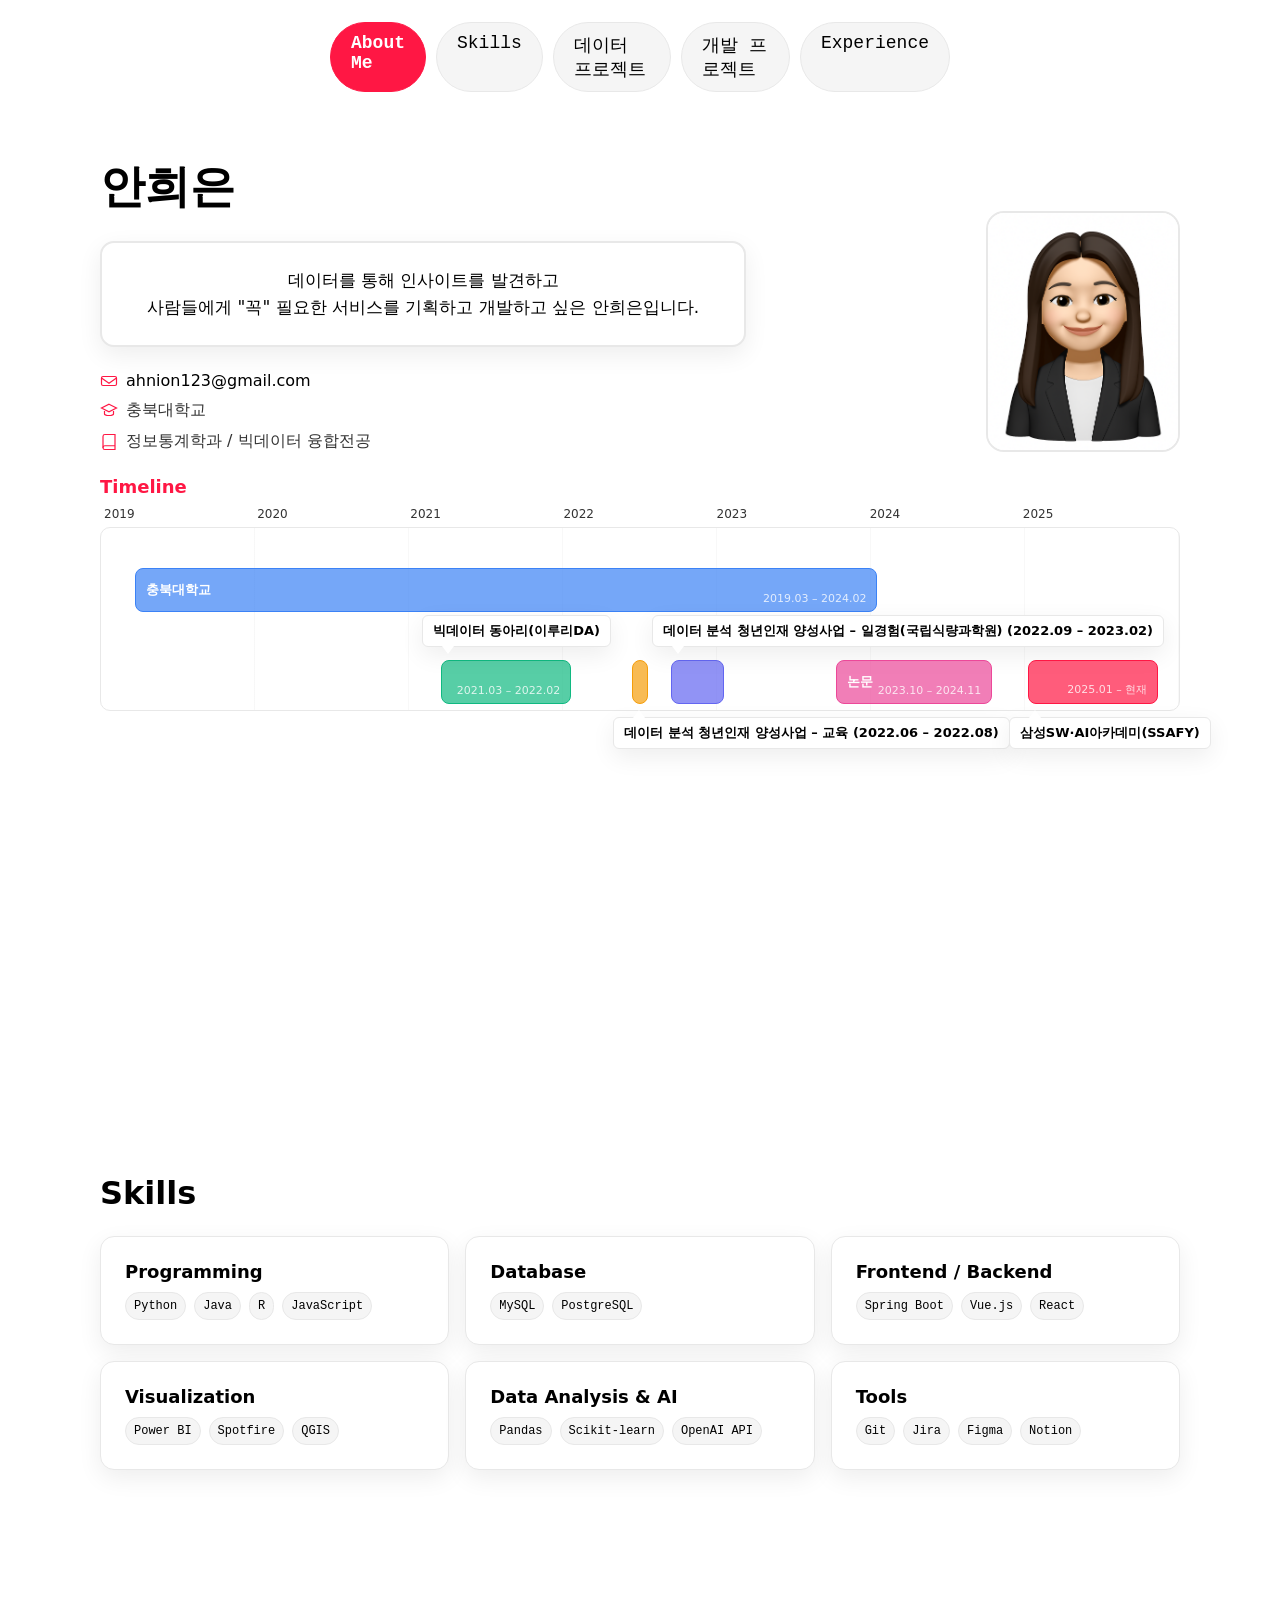
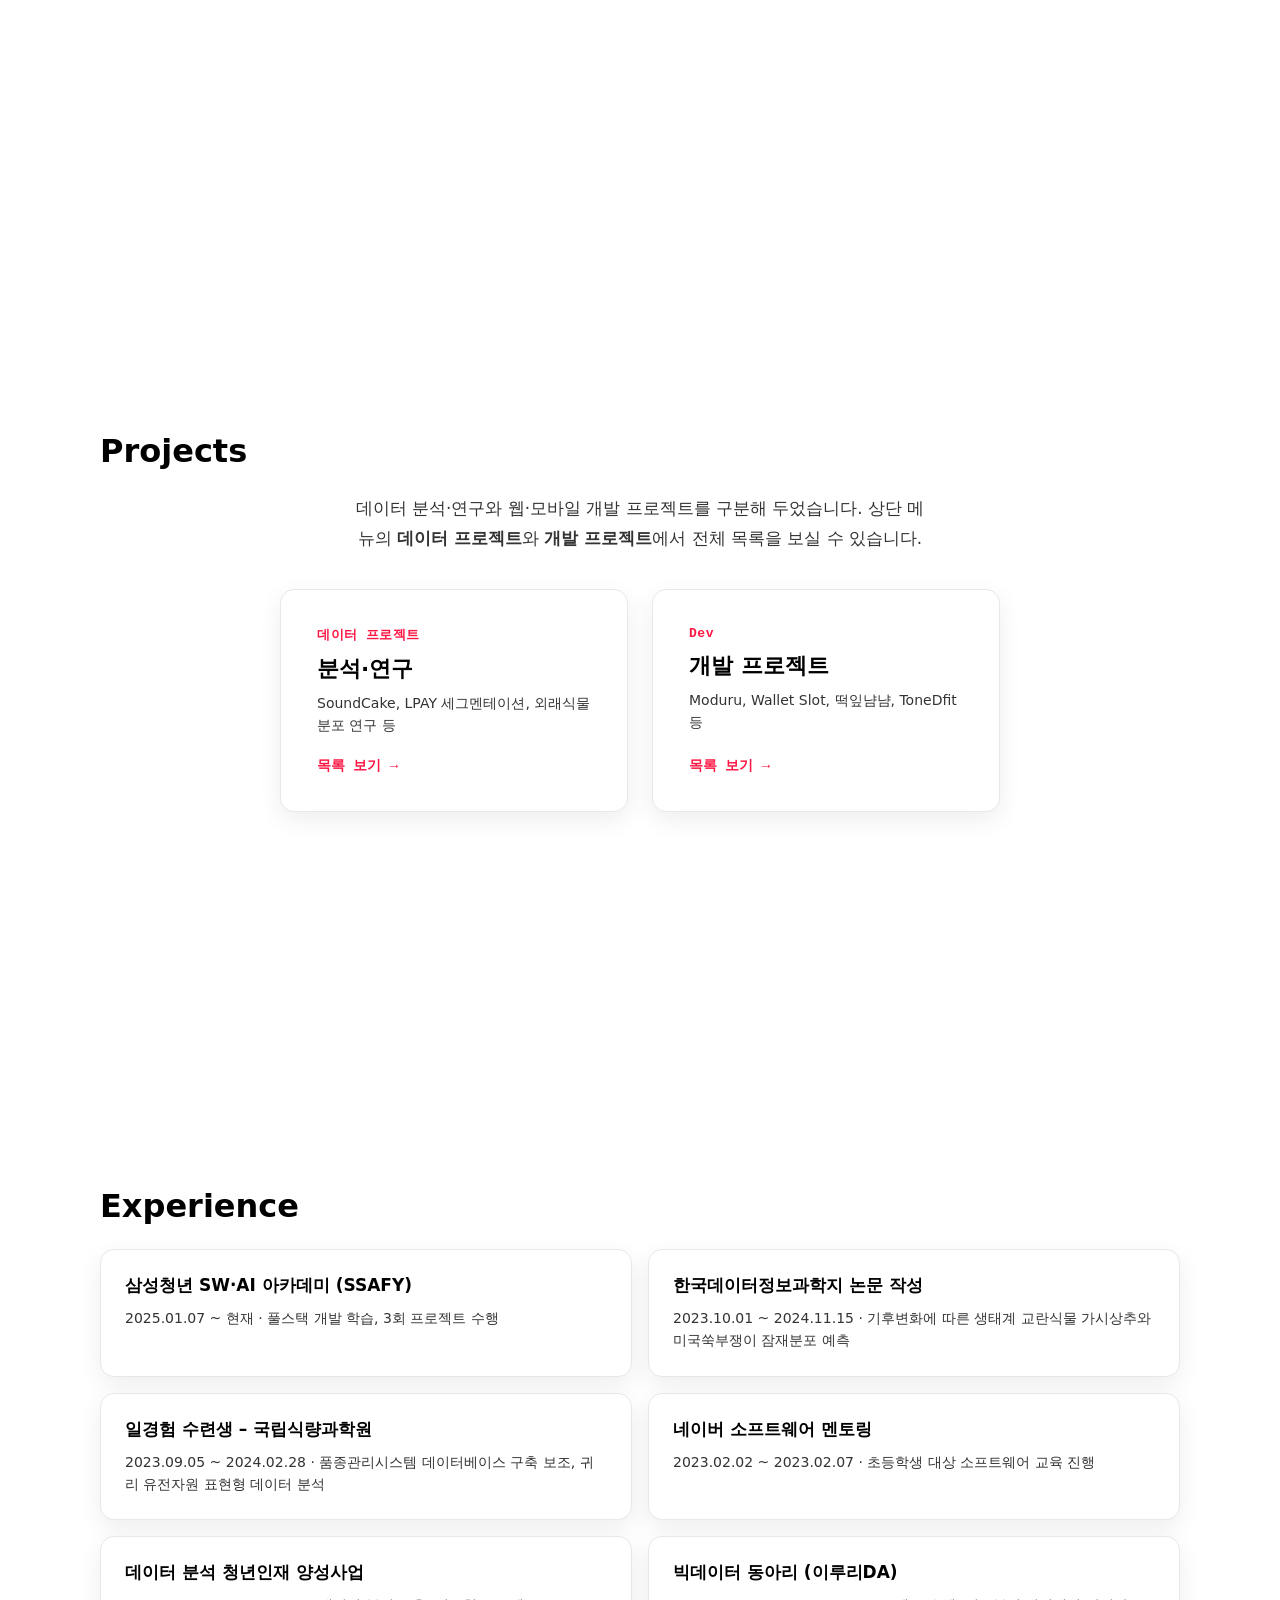
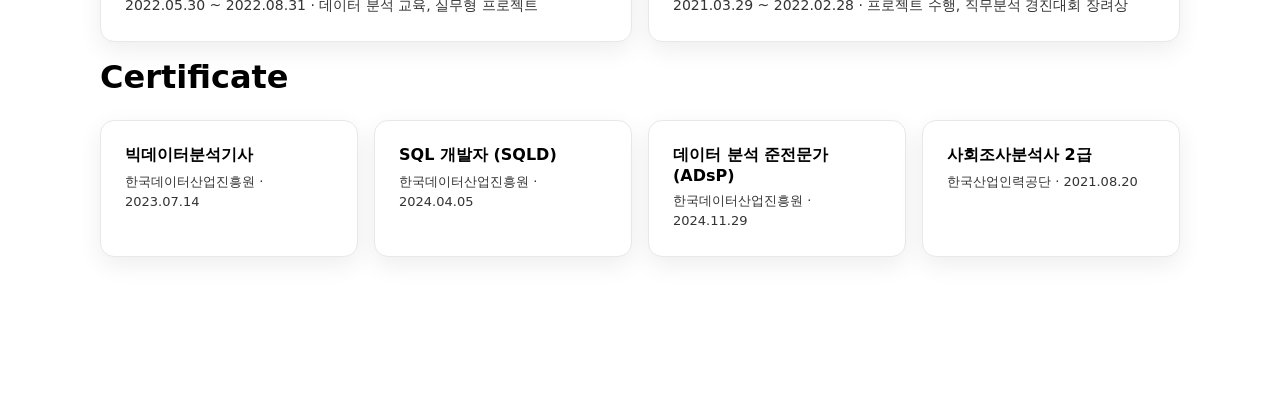
==== index.html @ b3dbc3ab "deploy: AnNion0/portfolio@a51507f6c57b1cd3793a2184a0574eb125228b5b" ====
<!DOCTYPE html>
<html lang="ko">
<head>
<meta charset="utf-8" />
<meta name="viewport" content="width=device-width, initial-scale=1" />
<title>Heeeun Ahn – Portfolio</title>
<link rel="stylesheet" href="style.css" />
</head>
<body>

  <!-- 네비게이션 -->
  <nav class="hash-nav" aria-label="Section navigation">
    <a href="#about">About Me</a>
    <a href="#skills">Skills</a>
    <a href="projects-data.html">데이터 프로젝트</a>
    <a href="projects-dev.html">개발 프로젝트</a>
    <a href="#experience">Experience</a>
  </nav>

  <!-- About Me (Hero) -->
  <section id="about" class="panel hero">
    <div class="container">
      <div class="about-grid">
        <div>
          <h1 class="display-name">안희은</h1>

          <div class="quote" role="note" aria-label="소개 문구">
            <p>
              데이터를 통해 인사이트를 발견하고<br>
              사람들에게 "꼭" 필요한 서비스를 기획하고 개발하고 싶은 안희은입니다.
            </p>
          </div>

          <div class="meta" aria-label="연락처 및 학력">
            <div class="meta-item">
              <span class="icon" aria-hidden="true">
                <svg width="18" height="18" viewBox="0 0 24 24" fill="none">
                  <path d="M4 6h16a2 2 0 0 1 2 2v8a2 2 0 0 1-2 2H4a2 2 0 0 1-2-2V8a2 2 0 0 1 2-2z"
                        stroke="currentColor" stroke-width="1.6"/>
                  <path d="M22 8l-10 7L2 8" stroke="currentColor" stroke-width="1.6" />
                </svg>
              </span>
              <a href="mailto:heeeun.dev@gmail.com">ahnion123@gmail.com</a>
            </div>

            <div class="meta-item">
              <span class="icon" aria-hidden="true">
                <svg width="18" height="18" viewBox="0 0 24 24" fill="none">
                  <path d="M12 3l10 5-10 5L2 8l10-5z" stroke="currentColor" stroke-width="1.6"/>
                  <path d="M6 12v4c0 .7 2.7 2 6 2s6-1.3 6-2v-4" stroke="currentColor" stroke-width="1.6"/>
                </svg>
              </span>
              충북대학교
            </div>

            <div class="meta-item">
              <span class="icon" aria-hidden="true">
                <svg width="18" height="18" viewBox="0 0 24 24" fill="none">
                  <path d="M4 19.5A2.5 2.5 0 0 1 6.5 17H20" stroke="currentColor" stroke-width="1.6"/>
                  <path d="M6.5 2H20v20H6.5A2.5 2.5 0 0 1 4 19.5v-15A2.5 2.5 0 0 1 6.5 2z" stroke="currentColor" stroke-width="1.6"/>
                </svg>
              </span>
              정보통계학과 / 빅데이터 융합전공
            </div>
          </div>
        </div>

        <div class="about-photo">
          <img src="image/profile.png" alt="프로필 사진" />
        </div>
      </div>

      <div class="activity-timeline" aria-label="활동 시기 타임라인">
        <h3 class="subsection-title">Timeline</h3>

        <!-- 연도 눈금 -->
        <div class="timeline-scale" aria-hidden="true">
          <span>2019</span><span>2020</span><span>2021</span>
          <span>2022</span><span>2023</span><span>2024</span><span>2025</span>
        </div>

        <!-- 타임라인 막대 (월 단위 84칸, 2019-01 = index 0) -->
        <div class="timeline-bars" role="list">
          <!-- 충북대학교 (2019-03 ~ 2024-02) -->
          <div class="tbar t-uni" role="listitem" style="--start: 2; --span: 59;">
            <span class="label">충북대학교</span>
            <span class="period">2019.03 – 2024.02</span>
          </div>

          <!-- 빅데이터 동아리 (2021-03 ~ 2022-02) -->
          <div class="tbar t-club long-text" role="listitem" style="--start: 26; --span: 11;">
            <span class="tooltip-label">빅데이터 동아리(이루리DA)</span>
            <span class="tooltip-arrow"></span>
            <span class="period">2021.03 – 2022.02</span>
          </div>

          <!-- 데이터 분석 교육 과정 (2022-06 ~ 2022-08) -->
          <div class="tbar t-course long-text-bottom" role="listitem" style="--start: 41; --span: 2;">
            <span class="tooltip-label">데이터 분석 청년인재 양성사업 – 교육 (2022.06 – 2022.08)</span>
            <span class="tooltip-arrow"></span>
          </div>

          <!-- 일경험: 국립식량과학원 (2022-09 ~ 2023-02) -->
          <div class="tbar t-intern long-text" role="listitem" style="--start: 44; --span: 5;">
            <span class="tooltip-label">데이터 분석 청년인재 양성사업 – 일경험(국립식량과학원) (2022.09 – 2023.02)</span>
            <span class="tooltip-arrow"></span>
          </div>

          <!-- 논문 (2023-10 ~ 2024-11) -->
          <div class="tbar t-paper" role="listitem" style="--start: 57; --span: 13;">
            <span class="label">논문</span>
            <span class="period">2023.10 – 2024.11</span>
          </div>

          <!-- 삼성소프트웨어 SSAFY (2025-01 ~ 현재) -->
          <div class="tbar t-ssafy long-text-bottom" role="listitem" style="--start: 72; --span: 11;">
            <span class="tooltip-label tooltip-label-desktop">삼성SW·AI아카데미(SSAFY)</span>
            <span class="tooltip-label tooltip-label-mobile">SSAFY</span>
            <span class="tooltip-arrow"></span>
            <span class="period">2025.01 – 현재</span>
          </div>
        </div>
      </div>
  </section>

  <!-- Skills -->
  <section id="skills" class="panel skills">
    <div class="container">
      <h2 class="section-title">Skills</h2>
      <div class="skill-grid">
        <div class="card">
          <h3>Programming</h3>
          <div class="stack">
            <span class="chip">Python</span>
            <span class="chip">Java</span>
            <span class="chip">R</span>
            <span class="chip">JavaScript</span>
          </div>
        </div>
        <div class="card">
          <h3>Database</h3>
          <div class="stack">
            <span class="chip">MySQL</span>
            <span class="chip">PostgreSQL</span>
          </div>
        </div>
        <div class="card">
          <h3>Frontend / Backend</h3>
          <div class="stack">
            <span class="chip">Spring Boot</span>
            <span class="chip">Vue.js</span>
            <span class="chip">React</span>
          </div>
        </div>
        <div class="card">
          <h3>Visualization</h3>
          <div class="stack">
            <span class="chip viz-chip" data-viz="powerbi">Power BI</span>
            <span class="chip viz-chip" data-viz="spotfire">Spotfire</span>
            <span class="chip viz-chip" data-viz="qgis">QGIS</span>
          </div>
        </div>
        <div class="card">
          <h3>Data Analysis & AI</h3>
          <div class="stack">
            <span class="chip">Pandas</span>
            <span class="chip">Scikit-learn</span>
            <span class="chip">OpenAI API</span>
          </div>
        </div>
        <div class="card">
          <h3>Tools</h3>
          <div class="stack">
            <span class="chip">Git</span>
            <span class="chip">Jira</span>
            <span class="chip">Figma</span>
            <span class="chip">Notion</span>
          </div>
        </div>
      </div>
    </div>
  </section>

  <!-- Projects (허브: 스크롤 스냅 유지, 상세 목록은 Data / 개발 페이지) -->
  <section id="projects" class="panel projects">
    <div class="container">
      <h2 class="section-title">Projects</h2>
      <p class="projects-hub-lead">
        데이터 분석·연구와 웹·모바일 개발 프로젝트를 구분해 두었습니다. 상단 메뉴의 <strong>데이터 프로젝트</strong>와 <strong>개발 프로젝트</strong>에서 전체 목록을 보실 수 있습니다.
      </p>
      <div class="projects-hub-grid">
        <a class="projects-hub-card" href="projects-data.html">
          <span class="projects-hub-card-label">데이터 프로젝트</span>
          <span class="projects-hub-card-title">분석·연구</span>
          <span class="projects-hub-card-desc">SoundCake, LPAY 세그멘테이션, 외래식물 분포 연구 등</span>
          <span class="projects-hub-card-cta">목록 보기 →</span>
        </a>
        <a class="projects-hub-card" href="projects-dev.html">
          <span class="projects-hub-card-label">Dev</span>
          <span class="projects-hub-card-title">개발 프로젝트</span>
          <span class="projects-hub-card-desc">Moduru, Wallet Slot, 떡잎냠냠, ToneDfit 등</span>
          <span class="projects-hub-card-cta">목록 보기 →</span>
        </a>
      </div>
    </div>
  </section>

  <!-- Experience -->
  <section id="experience" class="panel experience">
    <div class="container">
      <h2 class="section-title">Experience</h2>
      <div class="exp-grid-new">
        <div class="card exp-card">
          <h3>삼성청년 SW·AI 아카데미 (SSAFY)</h3>
          <p>2025.01.07 ~ 현재 · 풀스택 개발 학습, 3회 프로젝트 수행</p>
        </div>
        <div class="card exp-card">
          <h3>한국데이터정보과학지 논문 작성</h3>
          <p>2023.10.01 ~ 2024.11.15 · 기후변화에 따른 생태계 교란식물 가시상추와 미국쑥부쟁이 잠재분포 예측</p>
        </div>
        <div class="card exp-card">
          <h3>일경험 수련생 – 국립식량과학원</h3>
          <p>2023.09.05 ~ 2024.02.28 · 품종관리시스템 데이터베이스 구축 보조, 귀리 유전자원 표현형 데이터 분석</p>
        </div>
        <div class="card exp-card">
          <h3>네이버 소프트웨어 멘토링</h3>
          <p>2023.02.02 ~ 2023.02.07 · 초등학생 대상 소프트웨어 교육 진행</p>
        </div>
        <div class="card exp-card">
          <h3>데이터 분석 청년인재 양성사업</h3>
          <p>2022.05.30 ~ 2022.08.31 · 데이터 분석 교육, 실무형 프로젝트</p>
        </div>
        <div class="card exp-card">
          <h3>빅데이터 동아리 (이루리DA)</h3>
          <p>2021.03.29 ~ 2022.02.28 · 프로젝트 수행, 직무분석 경진대회 장려상</p>
        </div>
      </div>

      <h2 class="section-title" style="margin-top: var(--space-3);">Certificate</h2>
      <div class="cert-grid">
        <div class="card cert-card">
          <h3>빅데이터분석기사</h3>
          <p>한국데이터산업진흥원 · 2023.07.14</p>
        </div>
        <div class="card cert-card">
          <h3>SQL 개발자 (SQLD)</h3>
          <p>한국데이터산업진흥원 · 2024.04.05</p>
        </div>
        <div class="card cert-card">
          <h3>데이터 분석 준전문가 (ADsP)</h3>
          <p>한국데이터산업진흥원 · 2024.11.29</p>
        </div>
        <div class="card cert-card">
          <h3>사회조사분석사 2급</h3>
          <p>한국산업인력공단 · 2021.08.20</p>
        </div>
      </div>
    </div>
  </section>

  <!-- 이미지 모달 -->
  <div id="imageModal" class="modal">
    <div class="modal-content">
      <span class="modal-close">&times;</span>
      <img id="modalImage" src="" alt="Visualization 이미지" />
      <p id="modalCaption"></p>
    </div>
  </div>

  <script src="script.js"></script>
</body>
</html>
---- style.css ----
/* Design Tokens */
:root {
  color-scheme: light;
  --bg: #ffffff;
  --bg-alt: #ffffff;
  --text: #000000;
  --text-weak: #333333;
  --primary: #ff1744;
  --accent: #c51162;
  --border: #e8e8e8;

  --space-1: 6px;
  --space-2: 10px;
  --space-3: 16px;
  --space-4: 24px;
  --space-5: 36px;
  --space-6: 56px;

  --radius: 14px;
  --shadow-1: 0 8px 24px rgba(0, 0, 0, 0.07);

  --font-sans: "Pretendard", system-ui, -apple-system, Segoe UI, Roboto,
    "Noto Sans KR", Arial, "Apple SD Gothic Neo", "Malgun Gothic", sans-serif;
  --mono: ui-monospace, SFMono-Regular, Menlo, Consolas, "Liberation Mono", monospace;
}

/* Global & Layout */
html, body {
  height: 100%;
  margin: 0;
  color: var(--text);
  font-family: var(--font-sans);
  background: var(--bg);
}
html {
  overflow-y: scroll;
  scroll-snap-type: none;
}
.panel {
  min-height: 100vh;
  height: 100vh;
  display: grid;
  align-items: center;
  justify-items: center;
  padding: var(--space-6) var(--space-4);
  padding-bottom: calc(var(--space-6) * 2);
  overflow: hidden;
  scroll-snap-align: start;
  box-sizing: border-box;
}
.container {
  width: min(1080px, 92vw);
  margin: 0 auto;
  transform: translateY(0);
}

/* 네비게이션 */
.hash-nav {
  position: fixed;
  top: 12px;
  left: 50%;
  transform: translateX(-50%);
  display: flex;
  gap: var(--space-2);
  font-family: var(--mono);
  z-index: 50;
  padding: var(--space-2);
  background: transparent;
  border: none;
  border-radius: 999px;
}
.hash-nav a {
  text-decoration: none;
  color: var(--text);
  font-weight: 500;
  font-size: 18px;
  padding: 10px 20px;
  border-radius: 999px;
  background: #f5f5f5;
  border: 1px solid var(--border);
  transition: all 0.3s ease;
  cursor: pointer;
}
.hash-nav a:hover { 
  background: #ffffff;
  border-color: var(--primary);
  color: var(--primary);
  transform: translateY(-2px);
  box-shadow: 0 4px 12px rgba(255, 23, 68, 0.15);
}
.hash-nav a.active {
  background: var(--primary);
  color: white;
  border-color: var(--primary);
  font-weight: 600;
}
.hash-nav a[aria-current="page"] {
  background: var(--primary);
  color: white;
  border-color: var(--primary);
  font-weight: 600;
}

/* Projects 허브 (메인) */
.projects-hub-lead {
  text-align: center;
  max-width: 36rem;
  margin: 0 auto var(--space-5);
  color: var(--text-weak);
  line-height: 1.75;
  font-size: 1.05rem;
}
.projects-hub-grid {
  display: grid;
  gap: var(--space-4);
  max-width: 720px;
  margin: 0 auto;
}
@media (min-width: 640px) {
  .projects-hub-grid {
    grid-template-columns: repeat(2, 1fr);
  }
}
.projects-hub-card {
  display: flex;
  flex-direction: column;
  align-items: flex-start;
  gap: var(--space-2);
  padding: var(--space-5);
  background: var(--bg-alt);
  border: 1px solid var(--border);
  border-radius: var(--radius);
  box-shadow: var(--shadow-1);
  text-decoration: none;
  color: inherit;
  transition: transform 0.25s ease, box-shadow 0.25s ease, border-color 0.25s ease;
}
.projects-hub-card:hover {
  transform: translateY(-4px);
  box-shadow: 0 14px 32px rgba(0,0,0,.12);
  border-color: var(--primary);
}
.projects-hub-card-label {
  font-family: var(--mono);
  font-size: 13px;
  font-weight: 600;
  color: var(--primary);
  letter-spacing: 0.04em;
}
.projects-hub-card-title {
  font-size: 1.35rem;
  font-weight: 800;
  color: var(--text);
}
.projects-hub-card-desc {
  font-size: 14px;
  color: var(--text-weak);
  line-height: 1.55;
}
.projects-hub-card-cta {
  margin-top: auto;
  padding-top: var(--space-2);
  font-family: var(--mono);
  font-size: 14px;
  font-weight: 600;
  color: var(--primary);
}

/* 데이터 프로젝트 / 개발 프로젝트 서브페이지 */
.projects-subpage-body {
  margin: 0;
  min-height: 100vh;
  background: var(--bg);
}
.projects-site-nav {
  position: fixed;
  top: 12px;
  left: 50%;
  transform: translateX(-50%);
  max-width: calc(100vw - 24px);
  flex-wrap: wrap;
  justify-content: center;
}
.projects-subpage {
  padding: calc(72px + var(--space-5)) var(--space-4) var(--space-6);
}
.projects-subpage .section-title {
  margin-bottom: var(--space-2);
}
.projects-subpage-lead {
  margin: 0 0 var(--space-5);
  color: var(--text-weak);
  line-height: 1.65;
  font-size: 1.02rem;
}
.subpage-back {
  margin: 0 0 var(--space-4);
}
.subpage-back a {
  display: inline-flex;
  align-items: center;
  gap: 6px;
  font-family: var(--mono);
  font-size: 14px;
  font-weight: 600;
  color: var(--primary);
  text-decoration: none;
}
.subpage-back a:hover {
  text-decoration: underline;
}
.projects-subpage .project-group {
  margin-bottom: var(--space-6);
}
.projects-subpage .group-title {
  margin: 0 0 var(--space-3);
  font-size: 1.1rem;
  font-weight: 700;
  color: var(--text);
  font-family: var(--mono);
}
.projects-subpage-crosslink {
  margin-top: var(--space-6);
  padding-top: var(--space-4);
  border-top: 1px solid var(--border);
  color: var(--text-weak);
  line-height: 1.7;
  text-align: center;
}
.projects-subpage-crosslink a {
  color: var(--primary);
  font-weight: 600;
}

/* About Me */
.about-grid {
  display: grid;
  gap: var(--space-5);
}
@media (min-width: 920px) {
  .about-grid {
    grid-template-columns: 1.3fr .8fr;
    align-items: start;
  }
}
.display-name {
  font-weight: 800;
  font-size: clamp(22px, 4vw, 45px);
  letter-spacing: .2px;
  margin: var(--space-4) 0 var(--space-4);
}

.quote {
  background: var(--bg-alt);
  border: 2px solid var(--border);
  border-radius: var(--radius);
  box-shadow: var(--shadow-1);
  padding: var(--space-4);
  position: relative;
}
.quote::before {
  content: """;
  position: absolute; left: 14px; top: 6px;
  font-size: 36px; color: var(--accent);
  line-height: 1;
}
.quote::after {
  content: """;
  position: absolute; right: 14px; bottom: 6px;
  font-size: 28px; color: var(--accent);
  line-height: 1;
}
.quote p {
  margin: 0;
  line-height: 1.6;
  font-size: clamp(15px, 2vw, 17px);
  text-align: center;
}

.meta {
  display: grid;
  gap: var(--space-2);
  margin-top: var(--space-4);
  color: var(--text-weak);
}
.meta-item {
  display: inline-flex;
  align-items: center;
  gap: 8px;
}
.meta-item a {
  color: var(--text);
  text-decoration: none;
}
.meta-item a:hover {
  color: var(--primary);
  text-decoration: underline;
}
.icon { line-height: 0; display: inline-flex; color: var(--primary); }

.tags {
  margin-top: var(--space-4);
  display: flex; flex-wrap: wrap; gap: 10px;
  font-family: var(--mono);
}
.tag {
  border: 1px dashed var(--border);
  padding: 6px 10px;
  border-radius: 999px;
  color: var(--text-weak);
  background: #fafafa;
}

.about-photo {
  justify-self: end;
  max-width: min(190px, 26vw);
  aspect-ratio: 4 / 5;
  background: linear-gradient(180deg, color-mix(in srgb, var(--primary), transparent 92%), transparent);
  border: 2px solid var(--border);
  border-radius: 18px;
  display: grid; place-items: center;
  overflow: hidden;
  align-self: end;
  margin-bottom: 0px;
}
.about-photo img {
  width: 100%;
  height: 100%;
  object-fit: cover;
}
.about-photo__placeholder {
  color: var(--text-weak);
  font-size: 14px;
  padding: var(--space-3);
  text-align: center;
}

/* Skills */
.section-title {
  font-size: clamp(22px, 3.2vw, 32px);
  margin: 0 0 var(--space-4);
}
.skill-grid {
  display: grid;
  gap: var(--space-3);
}
@media (min-width: 760px) {
  .skill-grid { grid-template-columns: repeat(3, 1fr); }
}
.card {
  background: var(--bg-alt);
  color: var(--text);
  border: 1px solid var(--border);
  border-radius: var(--radius);
  box-shadow: var(--shadow-1);
  padding: var(--space-4);
}
.card h3 {
  margin: 0 0 var(--space-2);
  font-size: 18px;
}
.stack {
  display: flex; flex-wrap: wrap; gap: 8px;
  align-items: center;
}
.chip {
  padding: 6px 8px;
  border-radius: 999px;
  border: 1px solid var(--border);
  background: #f5f5f5;
  font-family: var(--mono);
  font-size: 12px;
  white-space: nowrap;
}

/* Projects */
.projects { background: var(--bg); }
.proj-grid {
  display: grid;
  gap: var(--space-4);
}
@media (min-width: 860px) {
  .proj-grid { grid-template-columns: repeat(2, 1fr); }
  .data-proj-grid { grid-template-columns: repeat(2, 1fr); }
}
.proj {
  background: var(--bg-alt);
  border: 1px solid var(--border);
  border-radius: var(--radius);
  box-shadow: var(--shadow-1);
  padding: var(--space-3);
  display: flex;
  flex-direction: column;
}
.proj h3 { margin: 0 0 var(--space-2); font-size: 20px; }
.proj-period {
  font-size: 13px;
  color: var(--primary);
  font-weight: 600;
  margin: 0 0 var(--space-2);
}
.proj p { margin: 0 0 var(--space-2); color: var(--text-weak); line-height: 1.6; }
.proj-tags {
  display: flex;
  flex-wrap: wrap;
  gap: 8px;
  margin-bottom: var(--space-2);
}
.proj-tag {
  padding: 6px 12px;
  border-radius: 999px;
  border: 1px solid var(--border);
  background: color-mix(in srgb, var(--primary), transparent 90%);
  font-family: var(--mono);
  font-size: 12px;
  color: var(--primary);
  font-weight: 500;
}
.proj a {
  display: inline-block;
  padding: 8px 18px;
  background: var(--primary);
  color: white;
  text-decoration: none;
  border-radius: var(--radius);
  font-weight: 600;
  font-size: 13px;
  transition: all 0.3s ease;
  margin-top: auto;
  text-align: center;
}
.proj a:hover {
  background: color-mix(in srgb, var(--primary), black 12%);
  color: #ffffff;
  transform: translateY(-2px);
  box-shadow: 0 4px 16px rgba(255, 23, 68, 0.35);
}

/* Experience / Certificate */
.exp-grid-new {
  display: grid;
  gap: var(--space-3);
  grid-template-columns: 1fr;
}
@media (min-width: 860px) {
  .exp-grid-new { grid-template-columns: repeat(2, 1fr); }
}
.exp-card h3 {
  margin: 0 0 var(--space-2);
  font-size: 17px;
  font-weight: 700;
}
.exp-card p {
  margin: 0;
  color: var(--text-weak);
  font-size: 14px;
  line-height: 1.6;
}

.cert-grid {
  display: grid;
  gap: var(--space-3);
  grid-template-columns: 1fr;
}
@media (min-width: 760px) {
  .cert-grid { grid-template-columns: repeat(2, 1fr); }
}
@media (min-width: 1080px) {
  .cert-grid { grid-template-columns: repeat(4, 1fr); }
}
.cert-card h3 {
  margin: 0 0 var(--space-1);
  font-size: 16px;
  font-weight: 700;
}
.cert-card p {
  margin: 0;
  color: var(--text-weak);
  font-size: 13px;
  line-height: 1.6;
}

/* Scroll Animations */
.animate-on-scroll {
  opacity: 0;
  transform: translateY(30px);
  transition: opacity 0.8s ease-out, transform 0.8s ease-out;
}

.animate-on-scroll.visible {
  opacity: 1;
  transform: translateY(0);
}

/* 애니메이션 지연 */
.display-name { transition-delay: 0.1s; }
.quote { transition-delay: 0.2s; }
.meta { transition-delay: 0.3s; }
.about-photo { transition-delay: 0.3s; }
.activity-timeline { transition-delay: 0.4s; }

.card:nth-child(1) { transition-delay: 0.1s; }
.card:nth-child(2) { transition-delay: 0.1s; }
.card:nth-child(3) { transition-delay: 0.1s; }
.card:nth-child(4) { transition-delay: 0.3s; }
.card:nth-child(5) { transition-delay: 0.3s; }
.card:nth-child(6) { transition-delay: 0.3s; }

.proj:nth-child(1) { transition-delay: 0.1s; }
.proj:nth-child(2) { transition-delay: 0.15s; }
.proj:nth-child(3) { transition-delay: 0.2s; }
.proj:nth-child(4) { transition-delay: 0.25s; }
.proj:nth-child(5) { transition-delay: 0.3s; }

.exp-card:nth-child(1) { transition-delay: 0.1s; }
.exp-card:nth-child(2) { transition-delay: 0.1s; }
.exp-card:nth-child(3) { transition-delay: 0.2s; }
.exp-card:nth-child(4) { transition-delay: 0.2s; }
.exp-card:nth-child(5) { transition-delay: 0.3s; }
.exp-card:nth-child(6) { transition-delay: 0.3s; }

.cert-card:nth-child(1) { transition-delay: 0.1s; }
.cert-card:nth-child(2) { transition-delay: 0.15s; }
.cert-card:nth-child(3) { transition-delay: 0.2s; }
.cert-card:nth-child(4) { transition-delay: 0.25s; }

/* 타임라인 */
.activity-timeline { 
  margin-top: var(--space-4, 24px);
  width: 100%;
}
.activity-timeline .subsection-title{
  font-size: 18px; 
  font-weight: 700; 
  color: var(--primary, #3b82f6);
  margin: 0 0 10px;
  font-family: var(--font-sans);
}

.timeline-scale{
  display: grid;
  grid-template-columns: repeat(7, 1fr);
  font-size: 12px;
  color: var(--text-weak, #666);
  padding: 0 4px 2px;
  margin-bottom: 4px;
  font-family: var(--font-sans);
}
.timeline-scale span{
  position: relative;
}

.timeline-bars{
  position: relative;
  display: grid;
  grid-template-columns: repeat(84, 1fr);
  grid-auto-rows: 42px;
  gap: 50px 10px;
  padding: 40px 8px 8px 8px;
  border: 1px solid var(--border, #e5e7eb);
  border-radius: 10px;
  background:
    repeating-linear-gradient(
      to right,
      transparent,
      transparent calc(100% / 7 - 1px),
      rgba(0,0,0,0.06) calc(100% / 7)
    );
}

.tbar{
  grid-column: calc(var(--start) + 1) / span var(--span);
  position: relative;
  background: var(--bar-bg, rgba(59,130,246,1));
  border: 1px solid var(--bar-border, rgba(59,130,246,1));
  border-radius: 8px;
  overflow: visible;
  min-height: 42px;
}

.tbar.long-text .tooltip-label {
  position: absolute;
  bottom: 100%;
  left: -20px;
  margin-bottom: 14px;
  font-size: 13px;
  font-weight: 600;
  color: var(--text);
  white-space: nowrap;
  padding: 6px 10px;
  background: var(--bg-alt);
  border: 1px solid var(--border);
  border-radius: 6px;
  box-shadow: var(--shadow-1);
  font-family: var(--font-sans);
}

.tbar.long-text .tooltip-arrow {
  position: absolute;
  bottom: 100%;
  left: 0px;
  margin-bottom: 7px;
  width: 0;
  height: 0;
  border-left: 6px solid transparent;
  border-right: 6px solid transparent;
  border-top: 8px solid var(--bg-alt);
  z-index: 1;
}

.tbar.long-text-bottom .tooltip-label {
  position: absolute;
  top: 100%;
  left: -20px;
  margin-top: 14px;
  font-size: 13px;
  font-weight: 600;
  color: var(--text);
  white-space: nowrap;
  padding: 6px 10px;
  background: var(--bg-alt);
  border: 1px solid var(--border);
  border-radius: 6px;
  box-shadow: var(--shadow-1);
  font-family: var(--font-sans);
}

.tbar.long-text-bottom .tooltip-arrow {
  position: absolute;
  top: 100%;
  left: 0px;
  margin-top: 7px;
  width: 0;
  height: 0;
  border-left: 6px solid transparent;
  border-right: 6px solid transparent;
  border-bottom: 8px solid var(--bg-alt);
  z-index: 1;
}

.tbar .label{
  position: absolute; 
  left: 10px;
  top: 50%;
  transform: translateY(-50%);
  font-size: 13px; 
  font-weight: 600; 
  color: white;
  white-space: nowrap;
  font-family: var(--font-sans);
}
.tbar .period{
  position: absolute; 
  right: 10px; 
  bottom: 6px;
  font-size: 11px; 
  color: white;
  white-space: nowrap;
  opacity: 0.8;
  font-family: var(--font-sans);
}

.t-uni     { --bar-bg: color-mix(in srgb, #3b82f6, transparent 30%); --bar-border: #3b82f6; --badge:#3b82f6; }
.t-club    { --bar-bg: color-mix(in srgb, #10b981, transparent 30%); --bar-border: #10b981; --badge:#10b981; }
.t-course  { --bar-bg: color-mix(in srgb, #f59e0b, transparent 30%); --bar-border: #f59e0b; --badge:#f59e0b; }
.t-intern  { --bar-bg: color-mix(in srgb, #6366f1, transparent 30%); --bar-border: #6366f1; --badge:#6366f1; }
.t-paper   { --bar-bg: color-mix(in srgb, #ec4899, transparent 30%); --bar-border: #ec4899; --badge:#ec4899; }
.t-ssafy   { --bar-bg: color-mix(in srgb, var(--primary), transparent 30%); --bar-border: var(--primary); --badge: var(--primary); }

.tooltip-label-mobile {
  display: none;
}

/* 이미지 모달 */
.viz-chip {
  cursor: pointer;
  transition: all 0.2s ease;
}
.viz-chip:hover {
  background: var(--primary);
  color: white;
  transform: translateY(-2px);
}

.modal {
  display: none;
  position: fixed;
  z-index: 1000;
  left: 0;
  top: 0;
  width: 100%;
  height: 100%;
  background-color: rgba(0, 0, 0, 0.9);
  animation: fadeIn 0.3s ease;
}

@keyframes fadeIn {
  from { opacity: 0; }
  to { opacity: 1; }
}

.modal-content {
  position: relative;
  margin: 5% auto;
  max-width: 90%;
  max-height: 80vh;
  display: flex;
  flex-direction: column;
  align-items: center;
  animation: slideDown 0.3s ease;
}

@keyframes slideDown {
  from { 
    opacity: 0;
    transform: translateY(-50px);
  }
  to { 
    opacity: 1;
    transform: translateY(0);
  }
}

.modal-content img {
  max-width: 100%;
  max-height: 70vh;
  object-fit: contain;
  border-radius: var(--radius);
  box-shadow: 0 20px 60px rgba(0,0,0,0.5);
}

#modalCaption {
  color: white;
  font-size: 20px;
  margin-top: var(--space-4);
  text-align: center;
}

.modal-close {
  position: absolute;
  top: -40px;
  right: 0;
  color: white;
  font-size: 40px;
  font-weight: bold;
  cursor: pointer;
  transition: color 0.2s;
}

.modal-close:hover {
  color: var(--primary);
}

/* 반응형 - 모바일 */
@media (max-width: 768px) {
  .hash-nav {
    top: 12px;
    gap: 4px;
    padding: 6px;
  }
  .hash-nav a {
    font-size: 12px;
    padding: 8px 10px;
    white-space: nowrap;
  }

  html {
    scroll-snap-type: none;
  }
  .panel {
    padding: var(--space-4) var(--space-2);
    padding-bottom: var(--space-5);
    height: auto;
    min-height: auto;
    scroll-snap-align: none;
    overflow: visible;
  }
  .container {
    width: 95vw;
  }

  .about-grid {
    grid-template-columns: 1fr;
    gap: var(--space-3);
  }
  .display-name {
    font-size: clamp(28px, 8vw, 36px);
  }
  .about-photo {
    max-width: 150px;
    justify-self: center;
    margin-bottom: var(--space-3);
  }

  .activity-timeline {
    overflow-x: visible;
  }
  .activity-timeline .subsection-title {
    font-size: 16px;
  }
  .timeline-scale {
    width: 100%;
    font-size: 9px;
  }
  .timeline-bars {
    width: 100%;
    grid-auto-rows: 28px;
    gap: 8px 4px;
    padding: 8px 4px;
  }
  .tbar {
    min-height: 28px;
    cursor: pointer;
    transition: transform 0.2s;
  }
  .tbar:active {
    transform: scale(1.05);
  }
  .tbar .label,
  .tbar .period {
    display: none;
  }
  .tbar.long-text .tooltip-label,
  .tbar.long-text-bottom .tooltip-label,
  .tbar.long-text .tooltip-arrow,
  .tbar.long-text-bottom .tooltip-arrow {
    display: none;
  }
  .tbar.active .label,
  .tbar.active .period {
    display: block;
    font-size: 10px;
  }
  .tbar.active .label {
    left: 6px;
  }
  .tbar.active .period {
    right: 6px;
    bottom: 3px;
    font-size: 8px;
  }
  .tbar.active .tooltip-label-desktop { display: none !important; }
  .tbar.active.long-text .tooltip-label-mobile,
  .tbar.active.long-text .tooltip-label:not(.tooltip-label-desktop):not(.tooltip-label-mobile) {
    display: block;
    position: absolute;
    bottom: 100%;
    left: 50%;
    transform: translateX(-50%);
    margin-bottom: 8px;
    font-size: 11px;
    font-weight: 600;
    color: var(--text);
    padding: 6px 12px;
    background: var(--bg-alt);
    border: 1px solid var(--border);
    border-radius: 6px;
    box-shadow: var(--shadow-1);
    max-width: 90vw;
    width: max-content;
    white-space: normal;
    z-index: 100;
  }
  .tbar.active.long-text .tooltip-arrow {
    display: block;
    position: absolute;
    bottom: 100%;
    left: 50%;
    transform: translateX(-50%);
    margin-bottom: 1px;
    width: 0;
    height: 0;
    border-left: 6px solid transparent;
    border-right: 6px solid transparent;
    border-top: 8px solid var(--bg-alt);
  }
  .tbar.active.long-text-bottom .tooltip-label-mobile,
  .tbar.active.long-text-bottom .tooltip-label:not(.tooltip-label-desktop):not(.tooltip-label-mobile) {
    display: block;
    position: absolute;
    top: 100%;
    left: 50%;
    transform: translateX(-50%);
    margin-top: 8px;
    font-size: 11px;
    font-weight: 600;
    color: var(--text);
    padding: 6px 12px;
    background: var(--bg-alt);
    border: 1px solid var(--border);
    border-radius: 6px;
    box-shadow: var(--shadow-1);
    max-width: 90vw;
    width: max-content;
    white-space: normal;
    z-index: 100;
  }
  .tbar.active.long-text-bottom .tooltip-arrow {
    display: block;
    position: absolute;
    top: 100%;
    left: 50%;
    transform: translateX(-50%);
    margin-top: 1px;
    width: 0;
    height: 0;
    border-left: 6px solid transparent;
    border-right: 6px solid transparent;
    border-bottom: 8px solid var(--bg-alt);
  }
  .tbar.active:not(.long-text):not(.long-text-bottom) .label {
    left: 50%;
    top: 4px;
    transform: translateX(-50%) translateY(0);
  }
  .tbar.active:not(.long-text):not(.long-text-bottom) .period {
    left: 50%;
    right: auto;
    bottom: 4px;
    transform: translateX(-50%);
  }
  .tbar.active.long-text .period,
  .tbar.active.long-text-bottom .period {
    display: block !important;
    position: absolute;
    left: 50%;
    right: auto;
    bottom: 3px;
    transform: translateX(-50%);
    font-size: 8px;
    color: white;
    opacity: 0.85;
  }

  .skill-grid {
    grid-template-columns: 1fr;
  }

  .proj-grid,
  .data-proj-grid {
    grid-template-columns: 1fr;
  }

  .proj-period {
    font-size: 12px;
  }

  .proj-tag {
    font-size: 11px;
    padding: 5px 10px;
  }

  .exp-grid-new {
    grid-template-columns: 1fr;
  }
  .cert-grid {
    grid-template-columns: 1fr;
  }
}

/* 태블릿 */
@media (min-width: 769px) and (max-width: 1024px) {
  .hash-nav {
    gap: var(--space-1);
  }
  .hash-nav a {
    font-size: 15px;
    padding: 8px 14px;
  }
  
  html {
    scroll-snap-type: none;
  }
  .panel {
    height: auto;
    min-height: auto;
    padding: var(--space-5) var(--space-3);
    scroll-snap-align: none;
    overflow: visible;
  }
  
  .container {
    width: 90vw;
  }
  
  .activity-timeline {
    overflow-x: visible;
  }
  .activity-timeline .subsection-title {
    font-size: 17px;
  }
  .timeline-scale {
    width: 100%;
    font-size: 10px;
  }
  .timeline-bars {
    width: 100%;
    grid-auto-rows: 32px;
    gap: 10px 5px;
    padding: 10px 6px;
  }
  .tbar {
    min-height: 32px;
    cursor: pointer;
    transition: transform 0.2s;
  }
  .tbar:active {
    transform: scale(1.05);
  }
  .tbar .label,
  .tbar .period {
    display: none;
  }
  .tbar.long-text .tooltip-label,
  .tbar.long-text-bottom .tooltip-label,
  .tbar.long-text .tooltip-arrow,
  .tbar.long-text-bottom .tooltip-arrow {
    display: none;
  }
  .tbar.active .label,
  .tbar.active .period {
    display: block;
    font-size: 11px;
  }
  .tbar.active .label {
    left: 8px;
  }
  .tbar.active .period {
    right: 8px;
    bottom: 4px;
    font-size: 9px;
  }
  .tbar.active .tooltip-label-desktop { display: none !important; }
  .tbar.active.long-text .tooltip-label-mobile,
  .tbar.active.long-text .tooltip-label:not(.tooltip-label-desktop):not(.tooltip-label-mobile) {
    display: block;
    position: absolute;
    bottom: 100%;
    left: 50%;
    transform: translateX(-50%);
    margin-bottom: 8px;
    font-size: 12px;
    font-weight: 600;
    color: var(--text);
    padding: 6px 12px;
    background: var(--bg-alt);
    border: 1px solid var(--border);
    border-radius: 6px;
    box-shadow: var(--shadow-1);
    max-width: 85vw;
    width: max-content;
    white-space: normal;
    z-index: 100;
  }
  .tbar.active.long-text .tooltip-arrow {
    display: block;
    position: absolute;
    bottom: 100%;
    left: 50%;
    transform: translateX(-50%);
    margin-bottom: 1px;
    width: 0;
    height: 0;
    border-left: 6px solid transparent;
    border-right: 6px solid transparent;
    border-top: 8px solid var(--bg-alt);
  }
  .tbar.active.long-text-bottom .tooltip-label-mobile,
  .tbar.active.long-text-bottom .tooltip-label:not(.tooltip-label-desktop):not(.tooltip-label-mobile) {
    display: block;
    position: absolute;
    top: 100%;
    left: 50%;
    transform: translateX(-50%);
    margin-top: 8px;
    font-size: 12px;
    font-weight: 600;
    color: var(--text);
    padding: 6px 12px;
    background: var(--bg-alt);
    border: 1px solid var(--border);
    border-radius: 6px;
    box-shadow: var(--shadow-1);
    max-width: 85vw;
    width: max-content;
    white-space: normal;
    z-index: 100;
  }
  .tbar.active.long-text-bottom .tooltip-arrow {
    display: block;
    position: absolute;
    top: 100%;
    left: 50%;
    transform: translateX(-50%);
    margin-top: 1px;
    width: 0;
    height: 0;
    border-left: 6px solid transparent;
    border-right: 6px solid transparent;
    border-bottom: 8px solid var(--bg-alt);
  }
  .tbar.active:not(.long-text):not(.long-text-bottom) .label {
    left: 50%;
    top: 5px;
    transform: translateX(-50%) translateY(0);
  }
  .tbar.active:not(.long-text):not(.long-text-bottom) .period {
    left: 50%;
    right: auto;
    bottom: 4px;
    transform: translateX(-50%);
  }
  .tbar.active.long-text .period,
  .tbar.active.long-text-bottom .period {
    display: block !important;
    position: absolute;
    left: 50%;
    right: auto;
    bottom: 3px;
    transform: translateX(-50%);
    font-size: 8px;
    color: white;
    opacity: 0.85;
  }
  
  .skill-grid {
    grid-template-columns: repeat(2, 1fr);
  }
  .proj-grid {
    grid-template-columns: 1fr;
  }
  .data-proj-grid {
    grid-template-columns: repeat(2, 1fr);
  }
}

/* ---------- 프로젝트 상세 공통 (project-*.html) ---------- */
.project-detail {
  min-height: 100vh;
  padding: calc(var(--space-6) * 2) var(--space-4);
  background: var(--bg);
}
.project-detail .back-link {
  display: inline-flex;
  align-items: center;
  gap: 8px;
  padding: 10px 20px;
  background: var(--primary);
  color: #ffffff;
  text-decoration: none;
  margin-bottom: var(--space-5);
  border-radius: var(--radius);
  font-weight: 600;
  font-size: 14px;
  transition: background 0.2s ease, transform 0.2s ease, box-shadow 0.2s ease;
}
.project-detail .back-link:hover {
  background: color-mix(in srgb, var(--primary), black 12%);
  transform: translateY(-2px);
  box-shadow: 0 4px 16px rgba(255, 23, 68, 0.3);
}
.project-detail .back-link:focus-visible {
  outline: 2px solid var(--primary);
  outline-offset: 3px;
}
.project-detail .project-header {
  margin-bottom: var(--space-6);
}
.project-detail .project-title {
  font-size: clamp(26px, 4vw, 42px);
  font-weight: 800;
  margin: 0;
  line-height: 1.25;
  color: var(--text);
}
.project-detail .project-subtitle {
  margin: var(--space-2) 0 0;
  font-size: 1.05rem;
  color: var(--text-weak);
  font-weight: 500;
  line-height: 1.5;
}
.project-detail .project-content {
  display: grid;
  gap: var(--space-5);
}
.project-detail .section-block {
  background: var(--bg-alt);
  border: 1px solid var(--border);
  border-radius: var(--radius);
  padding: var(--space-5);
  box-shadow: var(--shadow-1);
}
.project-detail .section-block h2 {
  margin: 0 0 var(--space-3);
  font-size: 24px;
  color: var(--primary);
}
.project-detail .section-block h3 {
  margin: var(--space-4) 0 var(--space-2);
  font-size: 20px;
  color: var(--text);
  font-weight: 700;
}
.project-detail .section-block h4 {
  margin: var(--space-3) 0 var(--space-2);
  font-size: 17px;
  color: var(--text);
  font-weight: 700;
}
.project-detail .section-block p,
.project-detail .section-block li {
  line-height: 1.8;
  color: var(--text-weak);
}
.project-detail .section-block ul {
  margin: var(--space-3) 0;
  padding-left: var(--space-4);
}
.project-detail .section-block ul ul {
  margin: var(--space-2) 0;
}
.project-detail .section-block-note {
  margin-top: var(--space-3);
  color: var(--text-weak);
  font-size: 14px;
  line-height: 1.6;
}
.project-detail .tech-stack {
  display: flex;
  flex-wrap: wrap;
  gap: 10px;
  margin-top: var(--space-3);
}
.project-detail .tech-tag {
  padding: 8px 14px;
  border-radius: 999px;
  border: 1px solid var(--border);
  background: color-mix(in srgb, var(--primary), transparent 90%);
  font-family: var(--mono);
  font-size: 14px;
  color: var(--primary);
  font-weight: 500;
}
.project-detail .image-gallery h2 {
  margin: 0 0 var(--space-3);
}
.project-detail .carousel-wrapper {
  position: relative;
  max-width: min(900px, 100%);
  margin: 0 auto;
  display: flex;
  align-items: center;
  gap: var(--space-4);
}
.project-detail .carousel {
  overflow: hidden;
  flex: 1;
  border-radius: var(--radius);
  box-shadow: var(--shadow-1);
  background: var(--bg);
}
.project-detail .carousel-track {
  display: flex;
  transition: transform 0.4s ease-in-out;
}
/* 슬라이드당 한 칸: 데스크톱 프레임+모바일 UI GIF도 가로로 늘려 찌그러지지 않게 가운데 맞춤 */
.project-detail .carousel-slide {
  flex: 0 0 100%;
  width: 100%;
  min-width: 0;
  box-sizing: border-box;
  display: flex;
  justify-content: center;
  align-items: flex-start;
  background: #fafafa;
}
.project-detail .carousel-slide img {
  width: auto;
  max-width: 100%;
  height: auto;
  max-height: min(88vh, 920px);
  object-fit: contain;
  object-position: top center;
  display: block;
  flex-shrink: 0;
  vertical-align: top;
}
.project-detail .prev-btn,
.project-detail .next-btn {
  background: var(--primary);
  border: none;
  color: #ffffff;
  font-size: 32px;
  width: 50px;
  height: 50px;
  border-radius: 50%;
  cursor: pointer;
  transition: background 0.2s ease, transform 0.2s ease;
  flex-shrink: 0;
  display: flex;
  align-items: center;
  justify-content: center;
  z-index: 10;
  line-height: 1;
}
.project-detail .prev-btn:hover,
.project-detail .next-btn:hover {
  background: color-mix(in srgb, var(--primary), black 12%);
  transform: scale(1.08);
}
.project-detail .prev-btn:focus-visible,
.project-detail .next-btn:focus-visible {
  outline: 2px solid var(--primary);
  outline-offset: 3px;
}
.project-detail .carousel-wrapper--narrow {
  max-width: 420px;
  gap: var(--space-3);
}
.project-detail figure {
  margin: var(--space-4) 0;
}
.project-detail figure img {
  width: 100%;
  border-radius: var(--radius);
  box-shadow: var(--shadow-1);
  display: block;
  object-fit: contain;
  object-position: top center;
  max-height: min(88vh, 920px);
  background: #fafafa;
}
.project-detail figure.small-image {
  max-width: 400px;
  margin-left: auto;
  margin-right: auto;
}
.project-detail figure figcaption {
  text-align: center;
  color: var(--text-weak);
  margin-top: var(--space-2);
  font-size: 14px;
  line-height: 1.5;
}
.project-detail .single-media {
  max-width: 900px;
  margin: 0 auto;
  border-radius: var(--radius);
  overflow: hidden;
  box-shadow: var(--shadow-1);
  aspect-ratio: 16 / 9;
  background: #ffffff;
}
.project-detail .single-media video,
.project-detail .single-media img {
  width: 100%;
  display: block;
}
.project-detail .image-scroll-box {
  width: min(850px, 100%);
  height: 478px;
  margin: 0 auto;
  overflow-y: auto;
  overflow-x: hidden;
  border-radius: var(--radius);
  box-shadow: var(--shadow-1);
  border: 1px solid var(--border);
}
.project-detail .image-scroll-box img {
  width: min(850px, 100%);
  height: auto;
  display: block;
  object-fit: contain;
  object-position: top center;
  background: #fafafa;
}
.project-detail .scenario-block-lead {
  margin: 0 0 var(--space-5);
  padding: var(--space-4);
  background: color-mix(in srgb, var(--bg), var(--primary) 6%);
  border-radius: var(--radius);
  border: 1px solid var(--border);
  color: var(--text-weak);
  line-height: 1.75;
  font-size: 0.98rem;
}
.project-detail .scenario-block-lead strong {
  color: var(--text);
}
.project-detail .scenario-step {
  margin-bottom: var(--space-6);
  padding-bottom: var(--space-5);
  border-bottom: 1px solid var(--border);
}
.project-detail .scenario-step:last-of-type {
  border-bottom: none;
  margin-bottom: 0;
  padding-bottom: 0;
}
.project-detail .scenario-step h3 {
  margin: 0 0 var(--space-2);
  font-size: 1.15rem;
  color: var(--primary);
}
.project-detail .scenario-step > p {
  margin: 0 0 var(--space-2);
  color: var(--text-weak);
  line-height: 1.7;
  font-size: 0.95rem;
}
.project-detail .scenario-step > ul {
  margin-top: var(--space-2);
}
.project-detail .scenario-media {
  display: flex;
  flex-direction: column;
  gap: var(--space-3);
  margin-top: var(--space-3);
}
.project-detail .scenario-media img {
  width: 100%;
  max-width: 380px;
  margin: 0 auto;
  display: block;
  border-radius: var(--radius);
  box-shadow: var(--shadow-1);
}
.project-detail .scenario-media-row {
  display: flex;
  flex-wrap: wrap;
  gap: var(--space-3);
  justify-content: center;
  margin-top: var(--space-3);
}
.project-detail .scenario-media-row img {
  width: 100%;
  max-width: 320px;
  border-radius: var(--radius);
  box-shadow: var(--shadow-1);
}
.project-detail .scenario-flow-summary {
  margin-top: var(--space-5);
  padding: var(--space-4);
  background: color-mix(in srgb, var(--primary), transparent 92%);
  border-radius: var(--radius);
  border: 1px solid var(--border);
}
.project-detail .scenario-flow-summary h3 {
  margin: 0 0 var(--space-2);
  font-size: 1.05rem;
  color: var(--text);
}
.project-detail .scenario-flow-summary p {
  margin: 0;
  font-size: 0.95rem;
}
.project-detail .scenario-carousel-hint {
  margin: var(--space-4) 0 var(--space-2);
  font-size: 0.92rem;
  color: var(--text-weak);
  line-height: 1.55;
}
.project-detail .highlight {
  color: var(--primary);
  font-weight: 600;
}
.project-detail .result-table {
  width: 100%;
  border-collapse: collapse;
  margin-top: var(--space-3);
  background: var(--bg);
  border: 1px solid var(--border);
  border-radius: var(--radius);
  overflow: hidden;
}
.project-detail .result-table th,
.project-detail .result-table td {
  padding: 14px 20px;
  text-align: center;
  border-right: 1px solid var(--border);
  border-bottom: 1px solid var(--border);
}
.project-detail .result-table th:last-child,
.project-detail .result-table td:last-child {
  border-right: none;
}
.project-detail .result-table th {
  background: color-mix(in srgb, var(--primary), transparent 92%);
  color: var(--primary);
  font-weight: 700;
  font-size: 15px;
}
.project-detail .result-table tbody tr:hover {
  background: color-mix(in srgb, var(--primary), transparent 96%);
}
.project-detail .result-table tbody tr:last-child td {
  border-bottom: none;
}
.project-detail .result-table td {
  color: var(--text-weak);
  font-size: 14px;
}
.project-detail .result-table td:first-child,
.project-detail .result-table td:nth-child(2) {
  font-weight: 600;
  color: var(--text);
}
@media (min-width: 769px) and (max-width: 1024px) {
  .project-detail .carousel-wrapper--narrow {
    max-width: 380px;
  }
  .project-detail .carousel-wrapper:not(.carousel-wrapper--narrow) {
    max-width: min(700px, 100%);
  }
  .project-detail .image-scroll-box {
    width: 100%;
    max-width: 700px;
    height: 450px;
  }
  .project-detail .image-scroll-box img {
    width: 100%;
  }
}
@media (max-width: 768px) {
  .project-detail {
    padding: var(--space-4) var(--space-2);
  }
  .project-detail .project-title {
    font-size: clamp(22px, 5.5vw, 32px);
  }
  .project-detail .section-block {
    padding: var(--space-3);
  }
  .project-detail .section-block h2 {
    font-size: 20px;
  }
  .project-detail .section-block h3 {
    font-size: 18px;
  }
  .project-detail .section-block h4 {
    font-size: 16px;
  }
  .project-detail .tech-tag {
    font-size: 12px;
    padding: 6px 10px;
  }
  .project-detail .tech-stack {
    gap: 8px;
  }
  .project-detail .carousel-wrapper {
    max-width: 100%;
    gap: var(--space-2);
  }
  .project-detail .prev-btn,
  .project-detail .next-btn {
    width: 44px;
    height: 44px;
    font-size: 26px;
  }
  .project-detail .carousel-wrapper--narrow .prev-btn,
  .project-detail .carousel-wrapper--narrow .next-btn {
    width: 40px;
    height: 40px;
    font-size: 24px;
  }
  .project-detail figure figcaption {
    font-size: 12px;
  }
  .project-detail figure.small-image {
    max-width: 100%;
  }
  .project-detail .single-media {
    max-width: 100%;
  }
  .project-detail .image-scroll-box {
    width: 100%;
    max-width: 100%;
    height: 400px;
  }
  .project-detail .image-scroll-box img {
    width: 100%;
  }
  .project-detail .scenario-media img {
    max-width: 100%;
  }
  .project-detail .result-table th,
  .project-detail .result-table td {
    padding: 10px 8px;
    font-size: 12px;
  }
}

/* LPAY 상세 전용 */
.project-detail .cluster-card {
  margin-top: var(--space-3);
  padding: var(--space-3);
  border-left: 3px solid var(--primary);
  background: color-mix(in srgb, var(--bg), var(--primary) 4%);
  border-radius: 0 var(--radius) var(--radius) 0;
}
.project-detail .cluster-card p {
  margin: 0.35rem 0 0;
}
.project-detail .schema-figure {
  margin: var(--space-4) 0 0;
}
.project-detail .schema-figure img {
  width: 100%;
  max-width: min(960px, 100%);
  height: auto;
  display: block;
  margin: 0 auto;
  border-radius: var(--radius);
  box-shadow: var(--shadow-1);
  border: 1px solid var(--border);
  object-fit: contain;
  object-position: top center;
  max-height: min(88vh, 920px);
  background: #fafafa;
}
.project-detail .schema-figure figcaption {
  margin-top: var(--space-3);
  text-align: center;
  font-size: 0.9rem;
  color: var(--text-weak);
  line-height: 1.55;
}
.project-detail .cluster-slider-wrap {
  margin: var(--space-4) 0 var(--space-5);
}
.project-detail .cluster-slider-hint {
  margin: 0 0 var(--space-2);
  font-size: 0.9rem;
  color: var(--text-weak);
  line-height: 1.5;
}
.project-detail .cluster-slider-toolbar {
  display: flex;
  flex-wrap: wrap;
  align-items: center;
  justify-content: center;
  gap: var(--space-2);
  margin-bottom: var(--space-3);
}
.project-detail .cluster-slider-btn {
  display: inline-flex;
  align-items: center;
  justify-content: center;
  min-width: 44px;
  min-height: 44px;
  padding: 0 16px;
  border: 1px solid var(--border);
  border-radius: var(--radius);
  background: var(--bg);
  color: var(--text);
  font-size: 14px;
  font-weight: 600;
  cursor: pointer;
  transition: background 0.2s ease, border-color 0.2s ease;
}
.project-detail .cluster-slider-btn:hover {
  background: color-mix(in srgb, var(--primary), transparent 88%);
  border-color: color-mix(in srgb, var(--primary), var(--border));
}
.project-detail .cluster-slider-btn:focus-visible {
  outline: 2px solid var(--primary);
  outline-offset: 2px;
}
.project-detail .cluster-slider-tabs {
  display: flex;
  gap: 6px;
}
.project-detail .cluster-slider-tab {
  padding: 8px 14px;
  border: 1px solid var(--border);
  border-radius: 999px;
  background: var(--bg);
  color: var(--text-weak);
  font-size: 13px;
  font-weight: 600;
  cursor: pointer;
  transition: background 0.2s ease, color 0.2s ease, border-color 0.2s ease;
}
.project-detail .cluster-slider-tab[aria-selected="true"] {
  background: color-mix(in srgb, var(--primary), transparent 82%);
  border-color: var(--primary);
  color: var(--primary);
}
.project-detail .cluster-slider-tab:focus-visible {
  outline: 2px solid var(--primary);
  outline-offset: 2px;
}
.project-detail .cluster-slider-viewport .cluster-slide.schema-figure {
  margin: 0;
}
.project-detail .cluster-slider-viewport {
  display: flex;
  overflow-x: auto;
  overflow-y: hidden;
  scroll-snap-type: x mandatory;
  scroll-behavior: smooth;
  border-radius: var(--radius);
  border: 1px solid var(--border);
  box-shadow: var(--shadow-1);
  -webkit-overflow-scrolling: touch;
  scrollbar-width: thin;
}
.project-detail .cluster-slider-viewport::-webkit-scrollbar {
  height: 8px;
}
.project-detail .cluster-slider-viewport::-webkit-scrollbar-thumb {
  background: color-mix(in srgb, var(--text-weak), transparent 55%);
  border-radius: 4px;
}
.project-detail .cluster-slide {
  flex: 0 0 100%;
  scroll-snap-align: start;
  scroll-snap-stop: always;
  box-sizing: border-box;
  margin: 0;
}
.project-detail .cluster-slide img {
  width: 100%;
  height: auto;
  vertical-align: middle;
  display: block;
  object-fit: contain;
  object-position: top center;
  max-height: min(88vh, 920px);
  background: #fafafa;
}
.project-detail .cluster-slide figcaption {
  margin: 0;
  padding: var(--space-2) var(--space-3);
  text-align: center;
  font-size: 0.88rem;
  color: var(--text-weak);
  background: color-mix(in srgb, var(--bg-alt), var(--border) 35%);
  border-top: 1px solid var(--border);
}
.project-detail .assoc-pair-row {
  display: flex;
  flex-wrap: wrap;
  gap: var(--space-4);
  margin-top: var(--space-4);
  align-items: flex-start;
}
.project-detail .assoc-pair-row figure {
  flex: 1 1 min(320px, 100%);
  margin: 0;
  min-width: 0;
}
.project-detail .assoc-pair-row img {
  width: 100%;
  height: auto;
  display: block;
  border-radius: var(--radius);
  border: 1px solid var(--border);
  box-shadow: var(--shadow-1);
  object-fit: contain;
  object-position: top center;
  max-height: min(88vh, 920px);
  background: #fafafa;
}
.project-detail .assoc-pair-row figcaption {
  margin-top: var(--space-2);
  text-align: center;
  font-size: 0.9rem;
  color: var(--text-weak);
  line-height: 1.5;
}
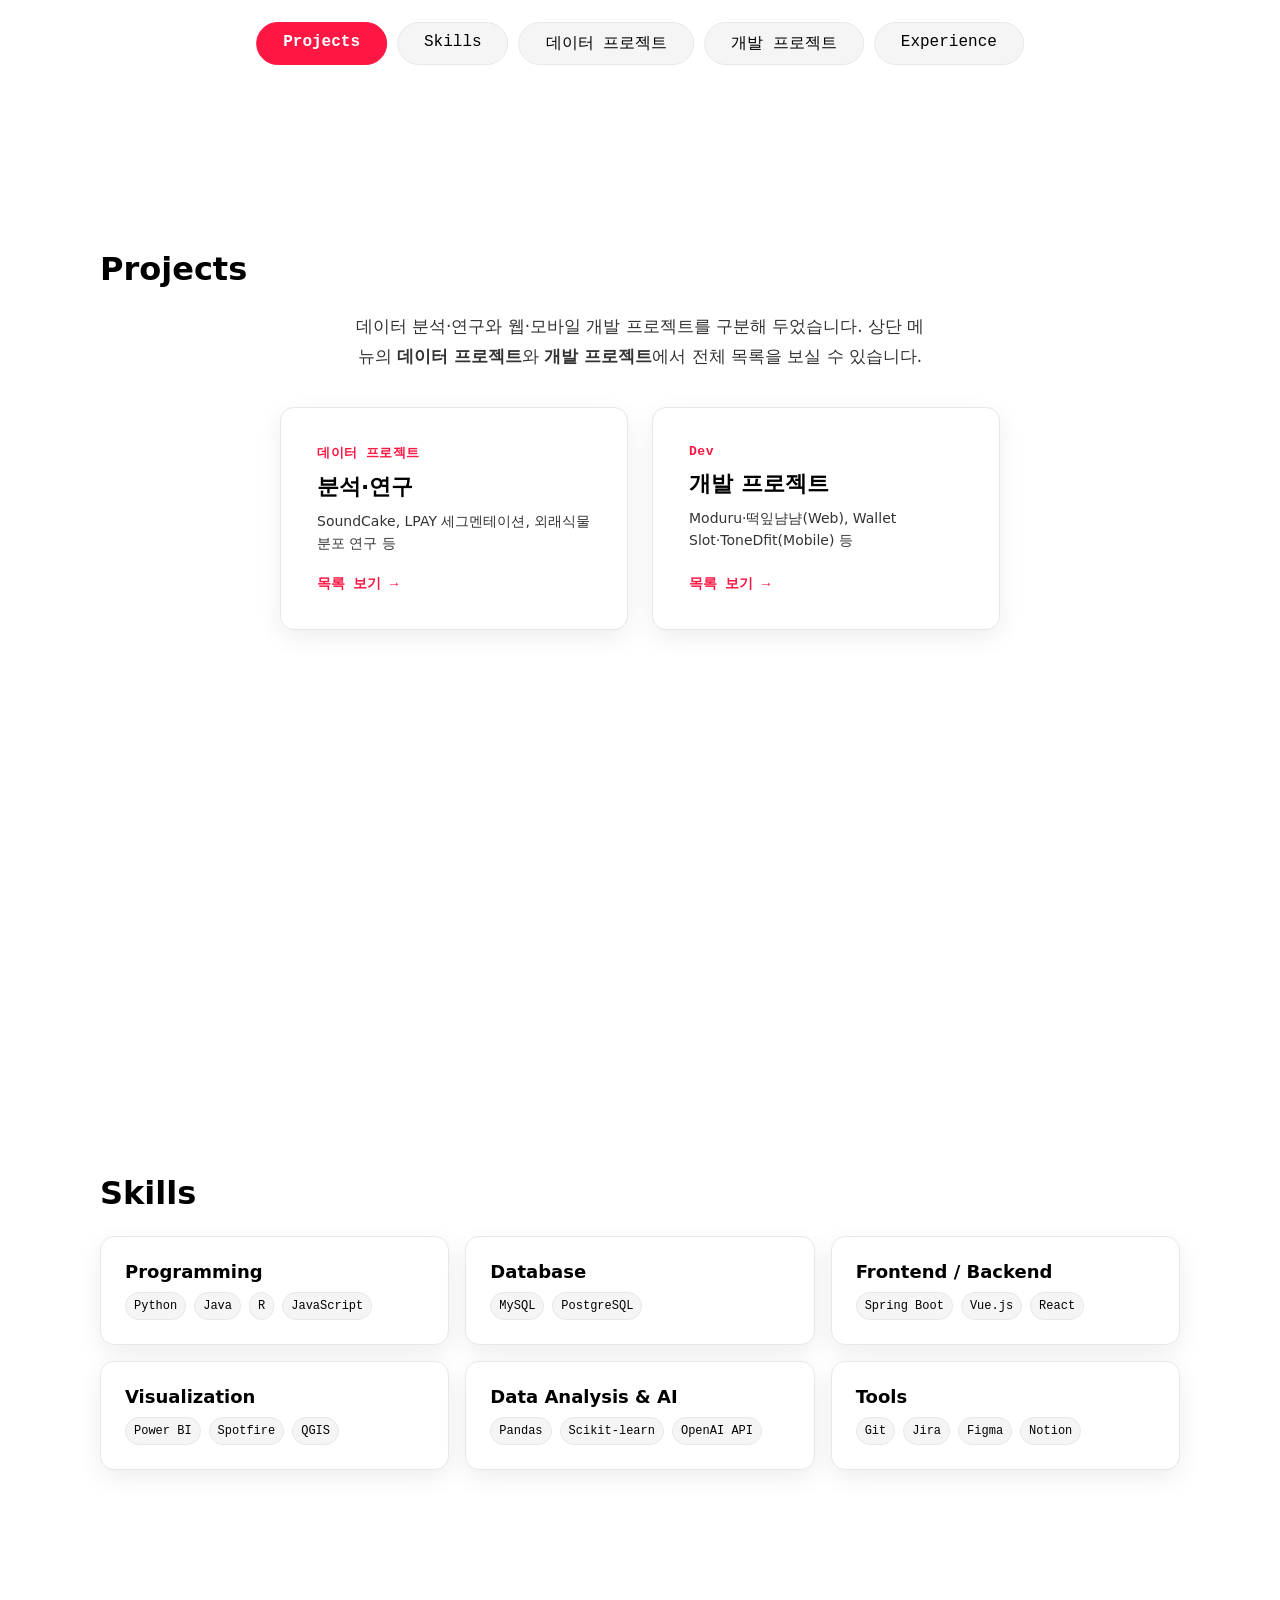
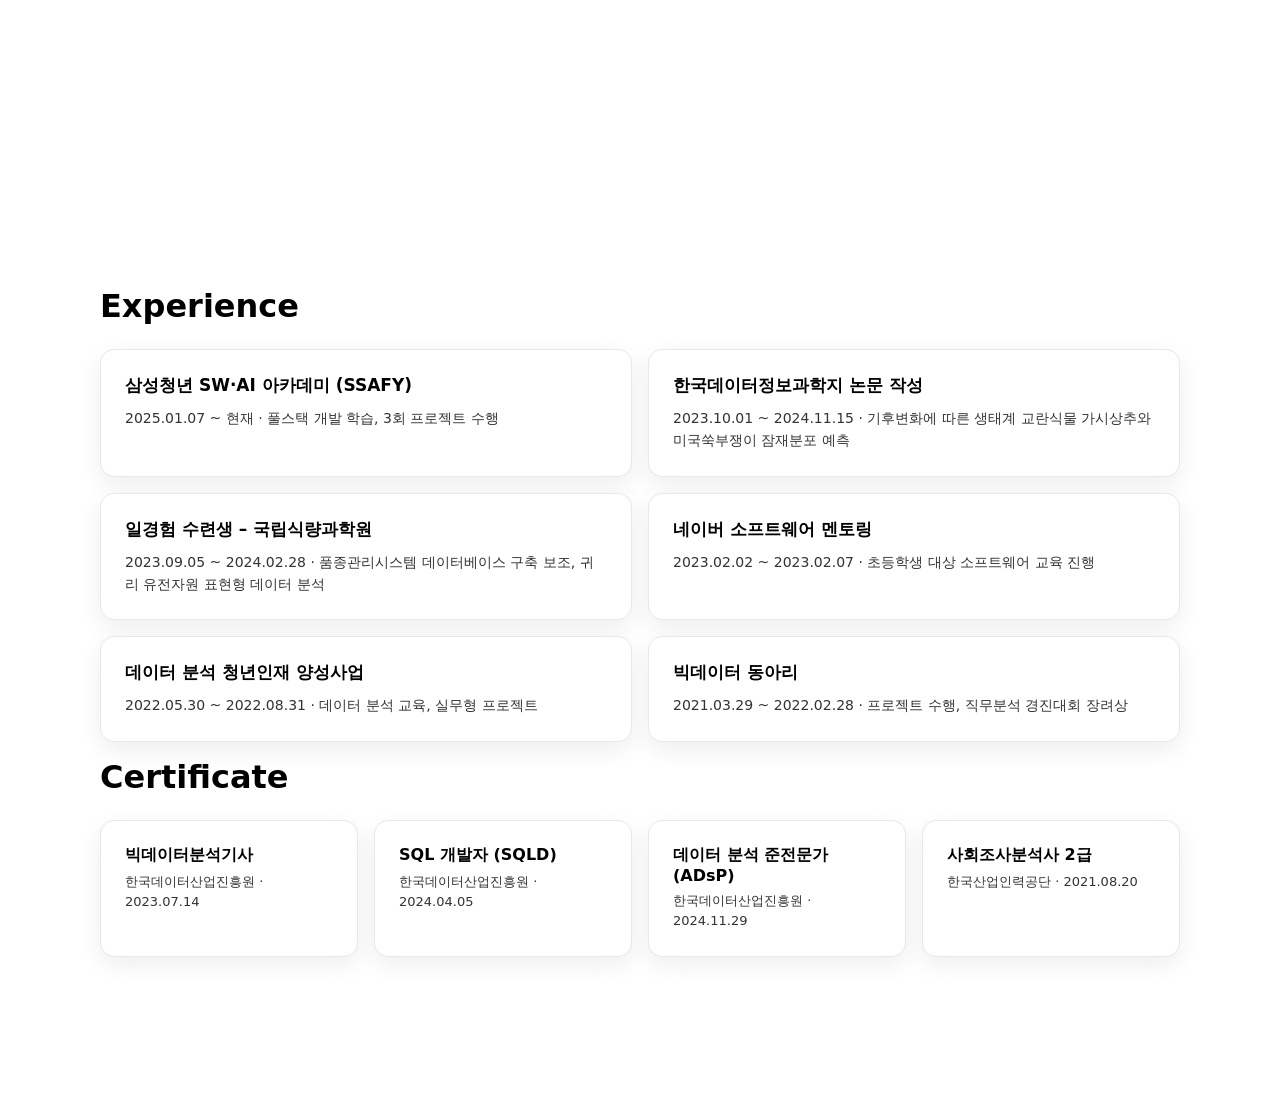
==== commit 5fc765ca: "deploy: AnNion0/portfolio@db86f0b2c8f498506363db8851e4d8fb9ec90e64" ====
--- a/index.html
+++ b/index.html
@@ -9,118 +9,36 @@
 <body>
 
   <!-- 네비게이션 -->
-  <nav class="hash-nav" aria-label="Section navigation">
-    <a href="#about">About Me</a>
+  <nav class="hash-nav projects-site-nav" aria-label="사이트 네비게이션">
+    <a href="#projects">Projects</a>
     <a href="#skills">Skills</a>
     <a href="projects-data.html">데이터 프로젝트</a>
     <a href="projects-dev.html">개발 프로젝트</a>
     <a href="#experience">Experience</a>
   </nav>
 
-  <!-- About Me (Hero) -->
-  <section id="about" class="panel hero">
+  <!-- Projects (메인 허브) -->
+  <section id="projects" class="panel projects">
     <div class="container">
-      <div class="about-grid">
-        <div>
-          <h1 class="display-name">안희은</h1>
-
-          <div class="quote" role="note" aria-label="소개 문구">
-            <p>
-              데이터를 통해 인사이트를 발견하고<br>
-              사람들에게 "꼭" 필요한 서비스를 기획하고 개발하고 싶은 안희은입니다.
-            </p>
-          </div>
-
-          <div class="meta" aria-label="연락처 및 학력">
-            <div class="meta-item">
-              <span class="icon" aria-hidden="true">
-                <svg width="18" height="18" viewBox="0 0 24 24" fill="none">
-                  <path d="M4 6h16a2 2 0 0 1 2 2v8a2 2 0 0 1-2 2H4a2 2 0 0 1-2-2V8a2 2 0 0 1 2-2z"
-                        stroke="currentColor" stroke-width="1.6"/>
-                  <path d="M22 8l-10 7L2 8" stroke="currentColor" stroke-width="1.6" />
-                </svg>
-              </span>
-              <a href="mailto:heeeun.dev@gmail.com">ahnion123@gmail.com</a>
-            </div>
-
-            <div class="meta-item">
-              <span class="icon" aria-hidden="true">
-                <svg width="18" height="18" viewBox="0 0 24 24" fill="none">
-                  <path d="M12 3l10 5-10 5L2 8l10-5z" stroke="currentColor" stroke-width="1.6"/>
-                  <path d="M6 12v4c0 .7 2.7 2 6 2s6-1.3 6-2v-4" stroke="currentColor" stroke-width="1.6"/>
-                </svg>
-              </span>
-              충북대학교
-            </div>
-
-            <div class="meta-item">
-              <span class="icon" aria-hidden="true">
-                <svg width="18" height="18" viewBox="0 0 24 24" fill="none">
-                  <path d="M4 19.5A2.5 2.5 0 0 1 6.5 17H20" stroke="currentColor" stroke-width="1.6"/>
-                  <path d="M6.5 2H20v20H6.5A2.5 2.5 0 0 1 4 19.5v-15A2.5 2.5 0 0 1 6.5 2z" stroke="currentColor" stroke-width="1.6"/>
-                </svg>
-              </span>
-              정보통계학과 / 빅데이터 융합전공
-            </div>
-          </div>
-        </div>
-
-        <div class="about-photo">
-          <img src="image/profile.png" alt="프로필 사진" />
-        </div>
+      <h2 class="section-title">Projects</h2>
+      <p class="projects-hub-lead">
+        데이터 분석·연구와 웹·모바일 개발 프로젝트를 구분해 두었습니다. 상단 메뉴의 <strong>데이터 프로젝트</strong>와 <strong>개발 프로젝트</strong>에서 전체 목록을 보실 수 있습니다.
+      </p>
+      <div class="projects-hub-grid">
+        <a class="projects-hub-card" href="projects-data.html">
+          <span class="projects-hub-card-label">데이터 프로젝트</span>
+          <span class="projects-hub-card-title">분석·연구</span>
+          <span class="projects-hub-card-desc">SoundCake, LPAY 세그멘테이션, 외래식물 분포 연구 등</span>
+          <span class="projects-hub-card-cta">목록 보기 →</span>
+        </a>
+        <a class="projects-hub-card" href="projects-dev.html">
+          <span class="projects-hub-card-label">Dev</span>
+          <span class="projects-hub-card-title">개발 프로젝트</span>
+          <span class="projects-hub-card-desc">Moduru·떡잎냠냠(Web), Wallet Slot·ToneDfit(Mobile) 등</span>
+          <span class="projects-hub-card-cta">목록 보기 →</span>
+        </a>
       </div>
-
-      <div class="activity-timeline" aria-label="활동 시기 타임라인">
-        <h3 class="subsection-title">Timeline</h3>
-
-        <!-- 연도 눈금 -->
-        <div class="timeline-scale" aria-hidden="true">
-          <span>2019</span><span>2020</span><span>2021</span>
-          <span>2022</span><span>2023</span><span>2024</span><span>2025</span>
-        </div>
-
-        <!-- 타임라인 막대 (월 단위 84칸, 2019-01 = index 0) -->
-        <div class="timeline-bars" role="list">
-          <!-- 충북대학교 (2019-03 ~ 2024-02) -->
-          <div class="tbar t-uni" role="listitem" style="--start: 2; --span: 59;">
-            <span class="label">충북대학교</span>
-            <span class="period">2019.03 – 2024.02</span>
-          </div>
-
-          <!-- 빅데이터 동아리 (2021-03 ~ 2022-02) -->
-          <div class="tbar t-club long-text" role="listitem" style="--start: 26; --span: 11;">
-            <span class="tooltip-label">빅데이터 동아리(이루리DA)</span>
-            <span class="tooltip-arrow"></span>
-            <span class="period">2021.03 – 2022.02</span>
-          </div>
-
-          <!-- 데이터 분석 교육 과정 (2022-06 ~ 2022-08) -->
-          <div class="tbar t-course long-text-bottom" role="listitem" style="--start: 41; --span: 2;">
-            <span class="tooltip-label">데이터 분석 청년인재 양성사업 – 교육 (2022.06 – 2022.08)</span>
-            <span class="tooltip-arrow"></span>
-          </div>
-
-          <!-- 일경험: 국립식량과학원 (2022-09 ~ 2023-02) -->
-          <div class="tbar t-intern long-text" role="listitem" style="--start: 44; --span: 5;">
-            <span class="tooltip-label">데이터 분석 청년인재 양성사업 – 일경험(국립식량과학원) (2022.09 – 2023.02)</span>
-            <span class="tooltip-arrow"></span>
-          </div>
-
-          <!-- 논문 (2023-10 ~ 2024-11) -->
-          <div class="tbar t-paper" role="listitem" style="--start: 57; --span: 13;">
-            <span class="label">논문</span>
-            <span class="period">2023.10 – 2024.11</span>
-          </div>
-
-          <!-- 삼성소프트웨어 SSAFY (2025-01 ~ 현재) -->
-          <div class="tbar t-ssafy long-text-bottom" role="listitem" style="--start: 72; --span: 11;">
-            <span class="tooltip-label tooltip-label-desktop">삼성SW·AI아카데미(SSAFY)</span>
-            <span class="tooltip-label tooltip-label-mobile">SSAFY</span>
-            <span class="tooltip-arrow"></span>
-            <span class="period">2025.01 – 현재</span>
-          </div>
-        </div>
-      </div>
+    </div>
   </section>
 
   <!-- Skills -->
@@ -181,30 +99,6 @@
     </div>
   </section>
 
-  <!-- Projects (허브: 스크롤 스냅 유지, 상세 목록은 Data / 개발 페이지) -->
-  <section id="projects" class="panel projects">
-    <div class="container">
-      <h2 class="section-title">Projects</h2>
-      <p class="projects-hub-lead">
-        데이터 분석·연구와 웹·모바일 개발 프로젝트를 구분해 두었습니다. 상단 메뉴의 <strong>데이터 프로젝트</strong>와 <strong>개발 프로젝트</strong>에서 전체 목록을 보실 수 있습니다.
-      </p>
-      <div class="projects-hub-grid">
-        <a class="projects-hub-card" href="projects-data.html">
-          <span class="projects-hub-card-label">데이터 프로젝트</span>
-          <span class="projects-hub-card-title">분석·연구</span>
-          <span class="projects-hub-card-desc">SoundCake, LPAY 세그멘테이션, 외래식물 분포 연구 등</span>
-          <span class="projects-hub-card-cta">목록 보기 →</span>
-        </a>
-        <a class="projects-hub-card" href="projects-dev.html">
-          <span class="projects-hub-card-label">Dev</span>
-          <span class="projects-hub-card-title">개발 프로젝트</span>
-          <span class="projects-hub-card-desc">Moduru, Wallet Slot, 떡잎냠냠, ToneDfit 등</span>
-          <span class="projects-hub-card-cta">목록 보기 →</span>
-        </a>
-      </div>
-    </div>
-  </section>
-
   <!-- Experience -->
   <section id="experience" class="panel experience">
     <div class="container">
@@ -231,7 +125,7 @@
           <p>2022.05.30 ~ 2022.08.31 · 데이터 분석 교육, 실무형 프로젝트</p>
         </div>
         <div class="card exp-card">
-          <h3>빅데이터 동아리 (이루리DA)</h3>
+          <h3>빅데이터 동아리</h3>
           <p>2021.03.29 ~ 2022.02.28 · 프로젝트 수행, 직무분석 경진대회 장려상</p>
         </div>
       </div>
--- a/style.css
+++ b/style.css
@@ -48,6 +48,9 @@
   scroll-snap-align: start;
   box-sizing: border-box;
 }
+body > nav.hash-nav + .panel {
+  padding-top: calc(56px + var(--space-5));
+}
 .container {
   width: min(1080px, 92vw);
   margin: 0 auto;
@@ -61,6 +64,7 @@
   left: 50%;
   transform: translateX(-50%);
   display: flex;
+  flex-wrap: nowrap;
   gap: var(--space-2);
   font-family: var(--mono);
   z-index: 50;
@@ -68,18 +72,26 @@
   background: transparent;
   border: none;
   border-radius: 999px;
+  box-sizing: border-box;
+  max-width: min(1080px, calc(100vw - 16px));
+  overflow-x: auto;
+  overflow-y: hidden;
+  -webkit-overflow-scrolling: touch;
+  scrollbar-width: thin;
 }
 .hash-nav a {
   text-decoration: none;
   color: var(--text);
   font-weight: 500;
-  font-size: 18px;
-  padding: 10px 20px;
+  font-size: 16px;
+  padding: 10px 26px;
   border-radius: 999px;
   background: #f5f5f5;
   border: 1px solid var(--border);
   transition: all 0.3s ease;
   cursor: pointer;
+  white-space: nowrap;
+  flex: 0 0 auto;
 }
 .hash-nav a:hover { 
   background: #ffffff;
@@ -173,16 +185,10 @@
   background: var(--bg);
 }
 .projects-site-nav {
-  position: fixed;
-  top: 12px;
-  left: 50%;
-  transform: translateX(-50%);
-  max-width: calc(100vw - 24px);
-  flex-wrap: wrap;
   justify-content: center;
 }
 .projects-subpage {
-  padding: calc(72px + var(--space-5)) var(--space-4) var(--space-6);
+  padding: calc(80px + var(--space-5)) var(--space-4) var(--space-6);
 }
 .projects-subpage .section-title {
   margin-bottom: var(--space-2);
@@ -218,6 +224,46 @@
   font-weight: 700;
   color: var(--text);
   font-family: var(--mono);
+}
+.projects-subpage .proj-subgroup {
+  margin-bottom: var(--space-5);
+  padding-bottom: var(--space-4);
+  border-bottom: 1px solid var(--border);
+}
+.projects-subpage .proj-subgroup:last-child {
+  margin-bottom: 0;
+  padding-bottom: 0;
+  border-bottom: none;
+}
+.projects-subpage .proj-subgroup-heading {
+  margin: 0 0 var(--space-3);
+  font-size: 1.05rem;
+  font-weight: 800;
+  color: var(--text);
+  display: flex;
+  flex-wrap: wrap;
+  align-items: center;
+  gap: var(--space-2);
+  line-height: 1.35;
+}
+.projects-subpage .proj-subgroup-badge {
+  flex-shrink: 0;
+  font-family: var(--mono);
+  font-size: 11px;
+  font-weight: 700;
+  letter-spacing: 0.05em;
+  text-transform: uppercase;
+  color: var(--primary);
+  padding: 5px 11px;
+  border-radius: 999px;
+  border: 1px solid color-mix(in srgb, var(--primary), var(--border));
+  background: color-mix(in srgb, var(--primary), transparent 90%);
+}
+.projects-subpage .group-lead-note {
+  margin: -0.25rem 0 var(--space-4);
+  font-size: 0.95rem;
+  color: var(--text-weak);
+  line-height: 1.65;
 }
 .projects-subpage-crosslink {
   margin-top: var(--space-6);
@@ -759,8 +805,8 @@
     padding: 6px;
   }
   .hash-nav a {
-    font-size: 12px;
-    padding: 8px 10px;
+    font-size: 13px;
+    padding: 8px 16px;
     white-space: nowrap;
   }
 
@@ -965,7 +1011,8 @@
   }
   .hash-nav a {
     font-size: 15px;
-    padding: 8px 14px;
+    padding: 10px 20px;
+    white-space: nowrap;
   }
   
   html {
@@ -1140,6 +1187,9 @@
   padding: calc(var(--space-6) * 2) var(--space-4);
   background: var(--bg);
 }
+body:has(> nav.hash-nav.projects-site-nav) > .project-detail {
+  padding: calc(80px + var(--space-5)) var(--space-4) calc(var(--space-6) * 2);
+}
 .project-detail .back-link {
   display: inline-flex;
   align-items: center;
@@ -1241,6 +1291,30 @@
   font-size: 14px;
   color: var(--primary);
   font-weight: 500;
+}
+.project-detail .wallet-de-stack-note,
+.project-detail .personal-stack-note {
+  font-weight: 400;
+  font-size: 0.9rem;
+  color: var(--text-weak);
+}
+.project-detail .tech-stack-de-group {
+  display: flex;
+  flex-direction: column;
+  gap: 10px;
+  margin-top: var(--space-2);
+}
+.project-detail .tech-stack-de-row {
+  display: flex;
+  flex-wrap: wrap;
+  align-items: center;
+  gap: var(--space-2) var(--space-3);
+}
+.project-detail .tech-stack-de-label {
+  flex: 0 0 5.75rem;
+  font-size: 0.875rem;
+  font-weight: 600;
+  color: var(--text-weak);
 }
 .project-detail .image-gallery h2 {
   margin: 0 0 var(--space-3);
@@ -1318,6 +1392,51 @@
   max-width: 420px;
   gap: var(--space-3);
 }
+/* 톤디핏: 2·3·5번만 세로 기준으로 맞춰 비율 유지 확대 */
+.project-detail .carousel-wrapper--tonedfit .carousel-slide--tonedfit-height-fit {
+  align-items: center;
+}
+.project-detail .carousel-wrapper--tonedfit .carousel-slide--tonedfit-height-fit img {
+  width: auto;
+  max-width: 100%;
+  height: min(80vh, 760px);
+  object-fit: contain;
+  object-position: center center;
+}
+/* Wallet Slot ①·②: 원본 해상도가 달라도 같은 프레임 높이·가운데 맞춤(OCR 구간 미적용) */
+.project-detail .carousel-wrapper--wallet-gif-frame .carousel {
+  flex: 0 0 auto;
+  width: 100%;
+  max-width: 360px;
+  margin-left: auto;
+  margin-right: auto;
+  height: min(72vh, 600px);
+  min-height: 380px;
+}
+.project-detail .carousel-wrapper--wallet-gif-frame .carousel-track {
+  height: 100%;
+  align-items: stretch;
+}
+.project-detail .carousel-wrapper--wallet-gif-frame .carousel-slide {
+  height: 100%;
+  min-height: 0;
+  align-items: center;
+  justify-content: center;
+}
+.project-detail .carousel-wrapper--wallet-gif-frame .carousel-slide img,
+.project-detail .carousel-wrapper--wallet-gif-frame .carousel-slide video {
+  max-width: 100%;
+  max-height: 100%;
+  width: auto;
+  height: auto;
+  object-fit: contain;
+  object-position: center center;
+  display: block;
+}
+.project-detail .carousel-wrapper--single-slide {
+  justify-content: center;
+  gap: 0;
+}
 .project-detail figure {
   margin: var(--space-4) 0;
 }
@@ -1548,6 +1667,9 @@
   .project-detail .tech-stack {
     gap: 8px;
   }
+  .project-detail .tech-stack-de-label {
+    flex: 0 0 100%;
+  }
   .project-detail .carousel-wrapper {
     max-width: 100%;
     gap: var(--space-2);
@@ -1564,6 +1686,11 @@
     height: 40px;
     font-size: 24px;
   }
+  .project-detail .carousel-wrapper--wallet-gif-frame .carousel {
+    height: min(62vh, 520px);
+    min-height: 320px;
+    max-width: min(360px, 100%);
+  }
   .project-detail figure figcaption {
     font-size: 12px;
   }
@@ -1584,23 +1711,73 @@
   .project-detail .scenario-media img {
     max-width: 100%;
   }
+  .project-detail .carousel-wrapper--tonedfit .carousel-slide--tonedfit-height-fit img {
+    height: min(68vh, 600px);
+  }
+  .project-detail .assoc-pair-row {
+    grid-template-columns: 1fr;
+  }
+  .project-detail .assoc-pair-row img {
+    height: min(58vh, 520px);
+  }
   .project-detail .result-table th,
   .project-detail .result-table td {
     padding: 10px 8px;
     font-size: 12px;
   }
-}
-
-/* LPAY 상세 전용 */
-.project-detail .cluster-card {
-  margin-top: var(--space-3);
-  padding: var(--space-3);
-  border-left: 3px solid var(--primary);
-  background: color-mix(in srgb, var(--bg), var(--primary) 4%);
-  border-radius: 0 var(--radius) var(--radius) 0;
-}
-.project-detail .cluster-card p {
-  margin: 0.35rem 0 0;
+  .project-detail .cluster-summary-table thead th,
+  .project-detail .cluster-summary-table tbody th,
+  .project-detail .cluster-summary-table td {
+    padding: 8px 10px;
+    font-size: 12px;
+  }
+  .project-detail .cluster-summary-table tbody th {
+    max-width: none;
+    width: 40%;
+  }
+}
+
+/* LPAY 상세 전용 — 군집 요약 표 */
+.project-detail .cluster-summary-table {
+  width: 100%;
+  max-width: 720px;
+  margin: var(--space-2) 0 var(--space-4);
+  border-collapse: collapse;
+  font-size: 0.9rem;
+  border: 1px solid var(--border);
+  border-radius: var(--radius);
+  overflow: hidden;
+  box-shadow: var(--shadow-1);
+}
+.project-detail .cluster-summary-table thead th {
+  background: color-mix(in srgb, var(--primary), transparent 88%);
+  color: var(--text);
+  font-weight: 600;
+  text-align: left;
+  padding: 10px 12px;
+  border-bottom: 1px solid var(--border);
+}
+.project-detail .cluster-summary-table tbody th {
+  width: 38%;
+  max-width: 220px;
+  padding: 10px 12px;
+  text-align: left;
+  font-weight: 600;
+  vertical-align: top;
+  border-bottom: 1px solid var(--border);
+  background: color-mix(in srgb, var(--bg-alt), var(--border) 25%);
+  border-right: 1px solid var(--border);
+}
+.project-detail .cluster-summary-table td {
+  padding: 10px 12px;
+  vertical-align: top;
+  border-bottom: 1px solid var(--border);
+  line-height: 1.5;
+  color: var(--text-weak);
+}
+.project-detail .cluster-summary-table tbody tr:last-child th,
+.project-detail .cluster-summary-table tbody tr:last-child td {
+  border-bottom: none;
 }
 .project-detail .schema-figure {
   margin: var(--space-4) 0 0;
@@ -1740,30 +1917,36 @@
   border-top: 1px solid var(--border);
 }
 .project-detail .assoc-pair-row {
-  display: flex;
-  flex-wrap: wrap;
+  display: grid;
+  grid-template-columns: 1fr 1fr;
   gap: var(--space-4);
   margin-top: var(--space-4);
-  align-items: flex-start;
+  align-items: start;
+  justify-items: center;
 }
 .project-detail .assoc-pair-row figure {
-  flex: 1 1 min(320px, 100%);
   margin: 0;
   min-width: 0;
+  width: 100%;
+  max-width: 100%;
+  display: flex;
+  flex-direction: column;
+  align-items: center;
 }
 .project-detail .assoc-pair-row img {
-  width: 100%;
-  height: auto;
+  width: auto;
+  max-width: 100%;
+  height: min(68vh, 620px);
   display: block;
   border-radius: var(--radius);
   border: 1px solid var(--border);
   box-shadow: var(--shadow-1);
   object-fit: contain;
   object-position: top center;
-  max-height: min(88vh, 920px);
   background: #fafafa;
 }
 .project-detail .assoc-pair-row figcaption {
+  align-self: stretch;
   margin-top: var(--space-2);
   text-align: center;
   font-size: 0.9rem;
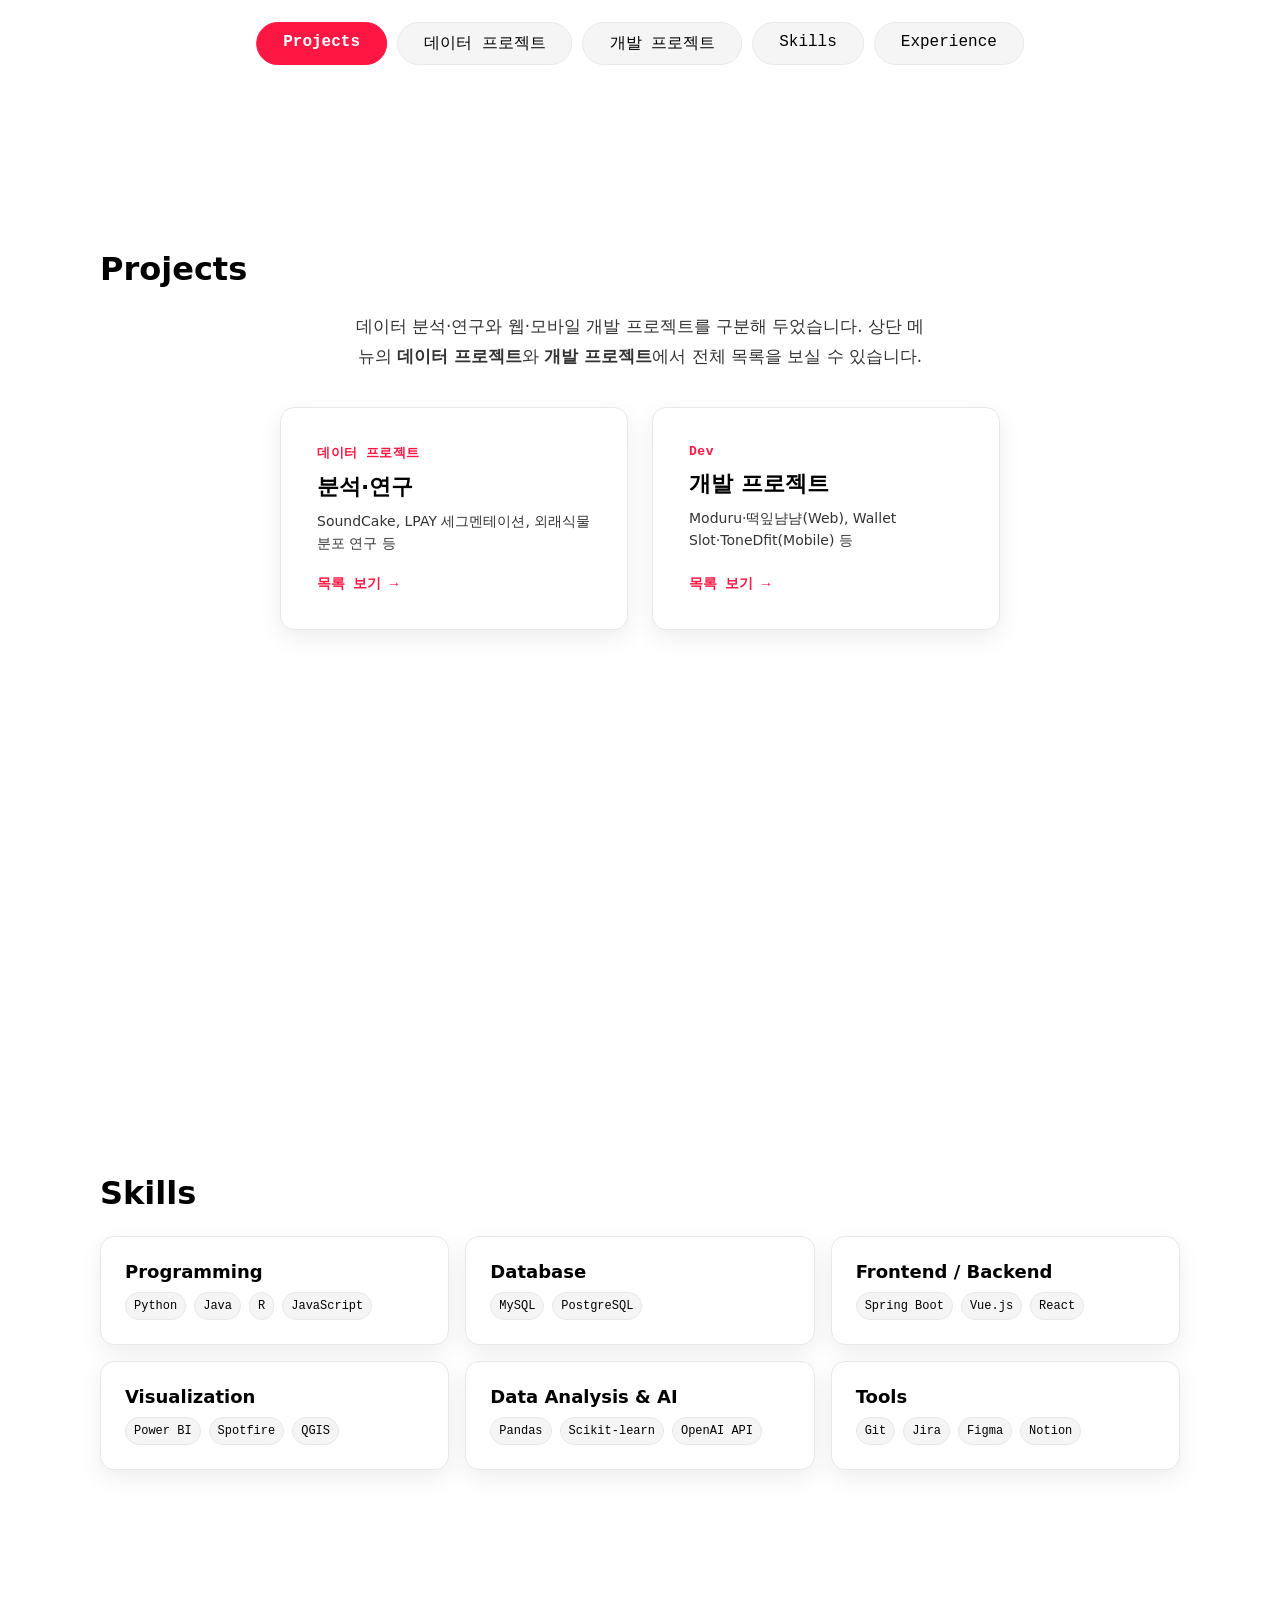
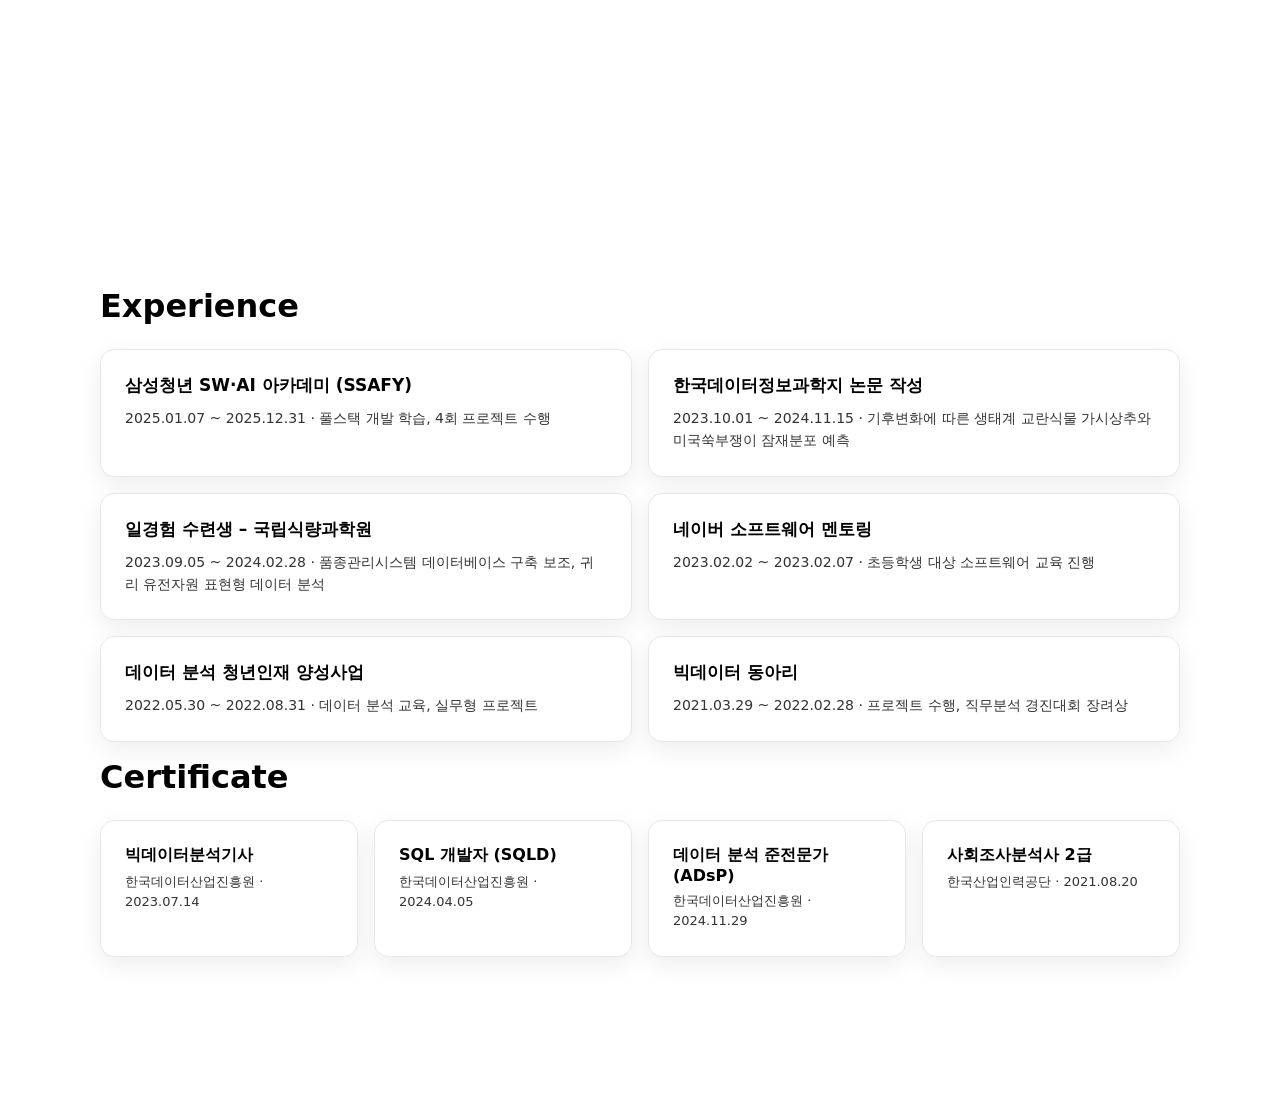
==== commit be7ab591: "deploy: AnNion0/portfolio@b1e6c34b1f8fb8f10347ea91c0eb509206a8fc2c" ====
--- a/index.html
+++ b/index.html
@@ -11,9 +11,9 @@
   <!-- 네비게이션 -->
   <nav class="hash-nav projects-site-nav" aria-label="사이트 네비게이션">
     <a href="#projects">Projects</a>
-    <a href="#skills">Skills</a>
     <a href="projects-data.html">데이터 프로젝트</a>
     <a href="projects-dev.html">개발 프로젝트</a>
+    <a href="#skills">Skills</a>
     <a href="#experience">Experience</a>
   </nav>
 
@@ -106,7 +106,7 @@
       <div class="exp-grid-new">
         <div class="card exp-card">
           <h3>삼성청년 SW·AI 아카데미 (SSAFY)</h3>
-          <p>2025.01.07 ~ 현재 · 풀스택 개발 학습, 3회 프로젝트 수행</p>
+          <p>2025.01.07 ~ 2025.12.31 · 풀스택 개발 학습, 4회 프로젝트 수행</p>
         </div>
         <div class="card exp-card">
           <h3>한국데이터정보과학지 논문 작성</h3>
--- a/style.css
+++ b/style.css
@@ -129,9 +129,15 @@
   margin: 0 auto;
 }
 @media (min-width: 640px) {
-  .projects-hub-grid {
+  .projects-hub-grid:not(.projects-hub-grid--solo) {
     grid-template-columns: repeat(2, 1fr);
   }
+}
+.projects-hub-grid--solo {
+  grid-template-columns: 1fr;
+  max-width: 440px;
+  margin-left: auto;
+  margin-right: auto;
 }
 .projects-hub-card {
   display: flex;
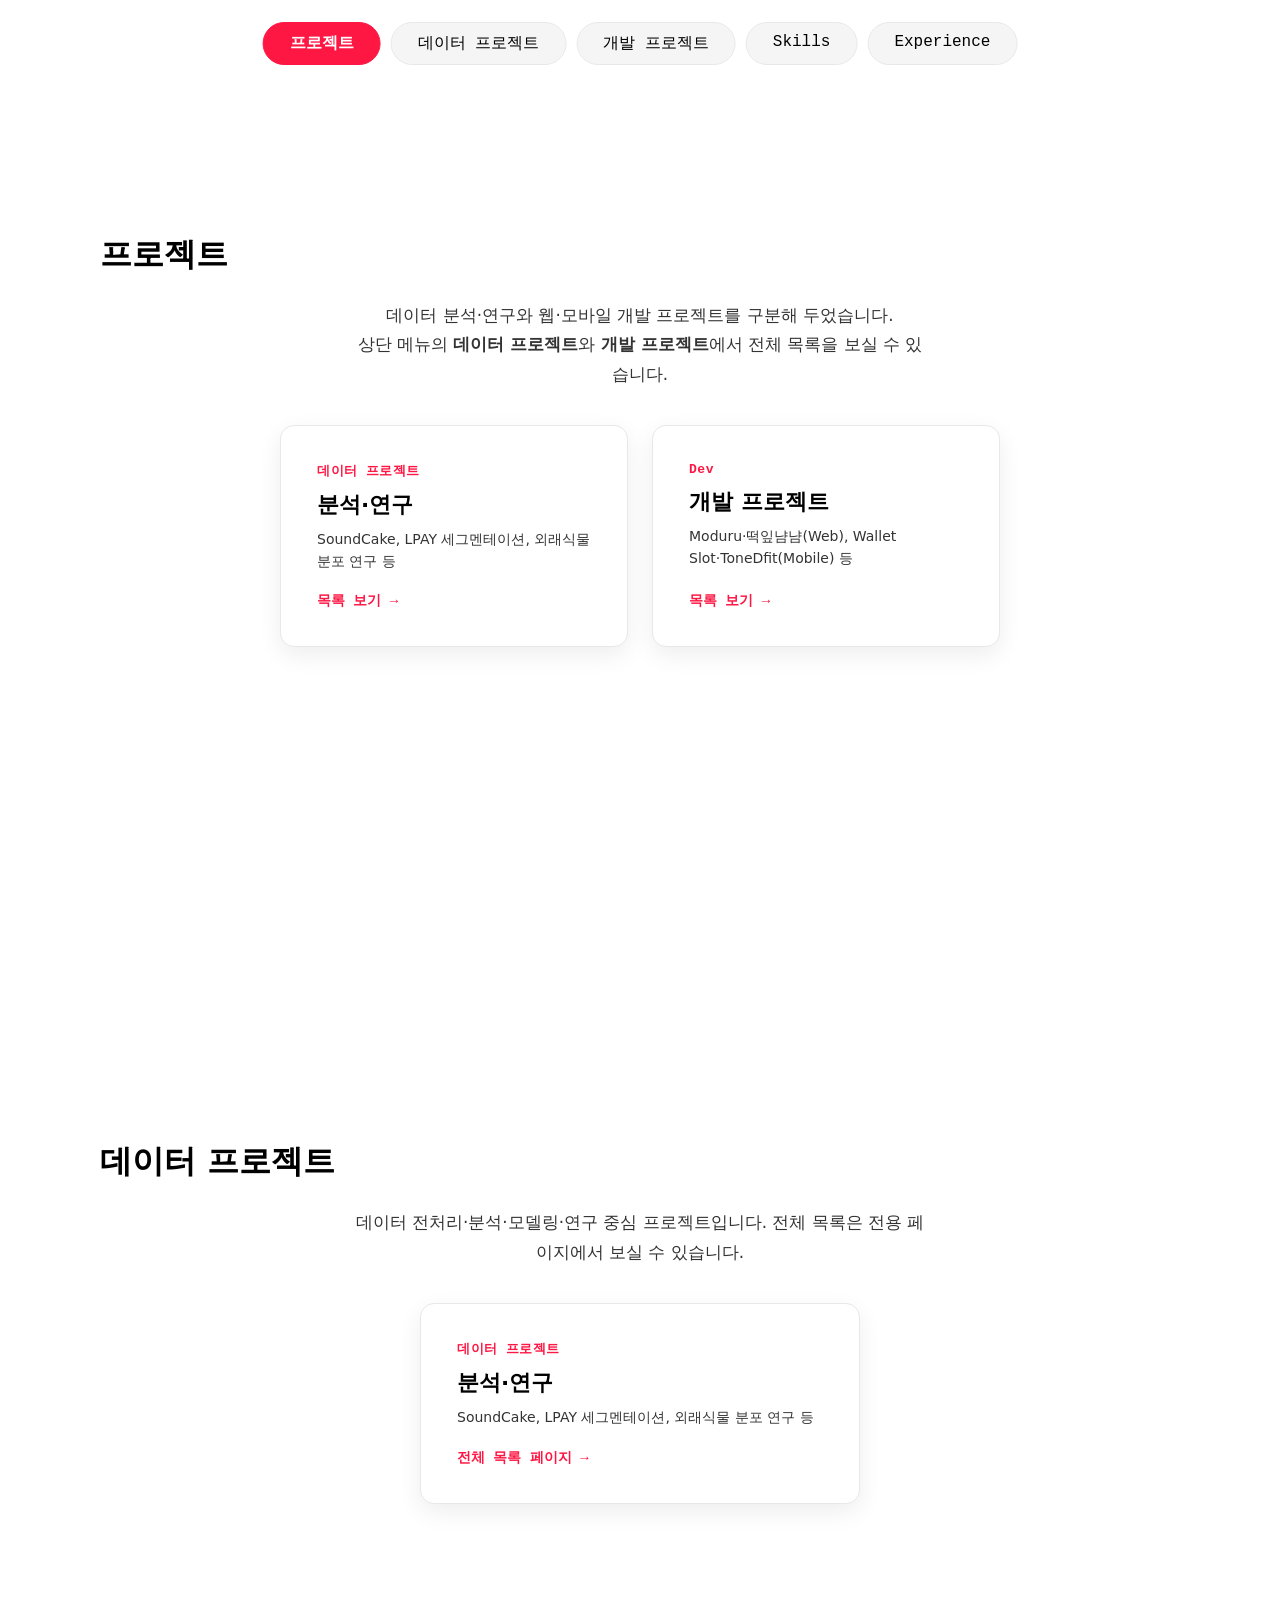
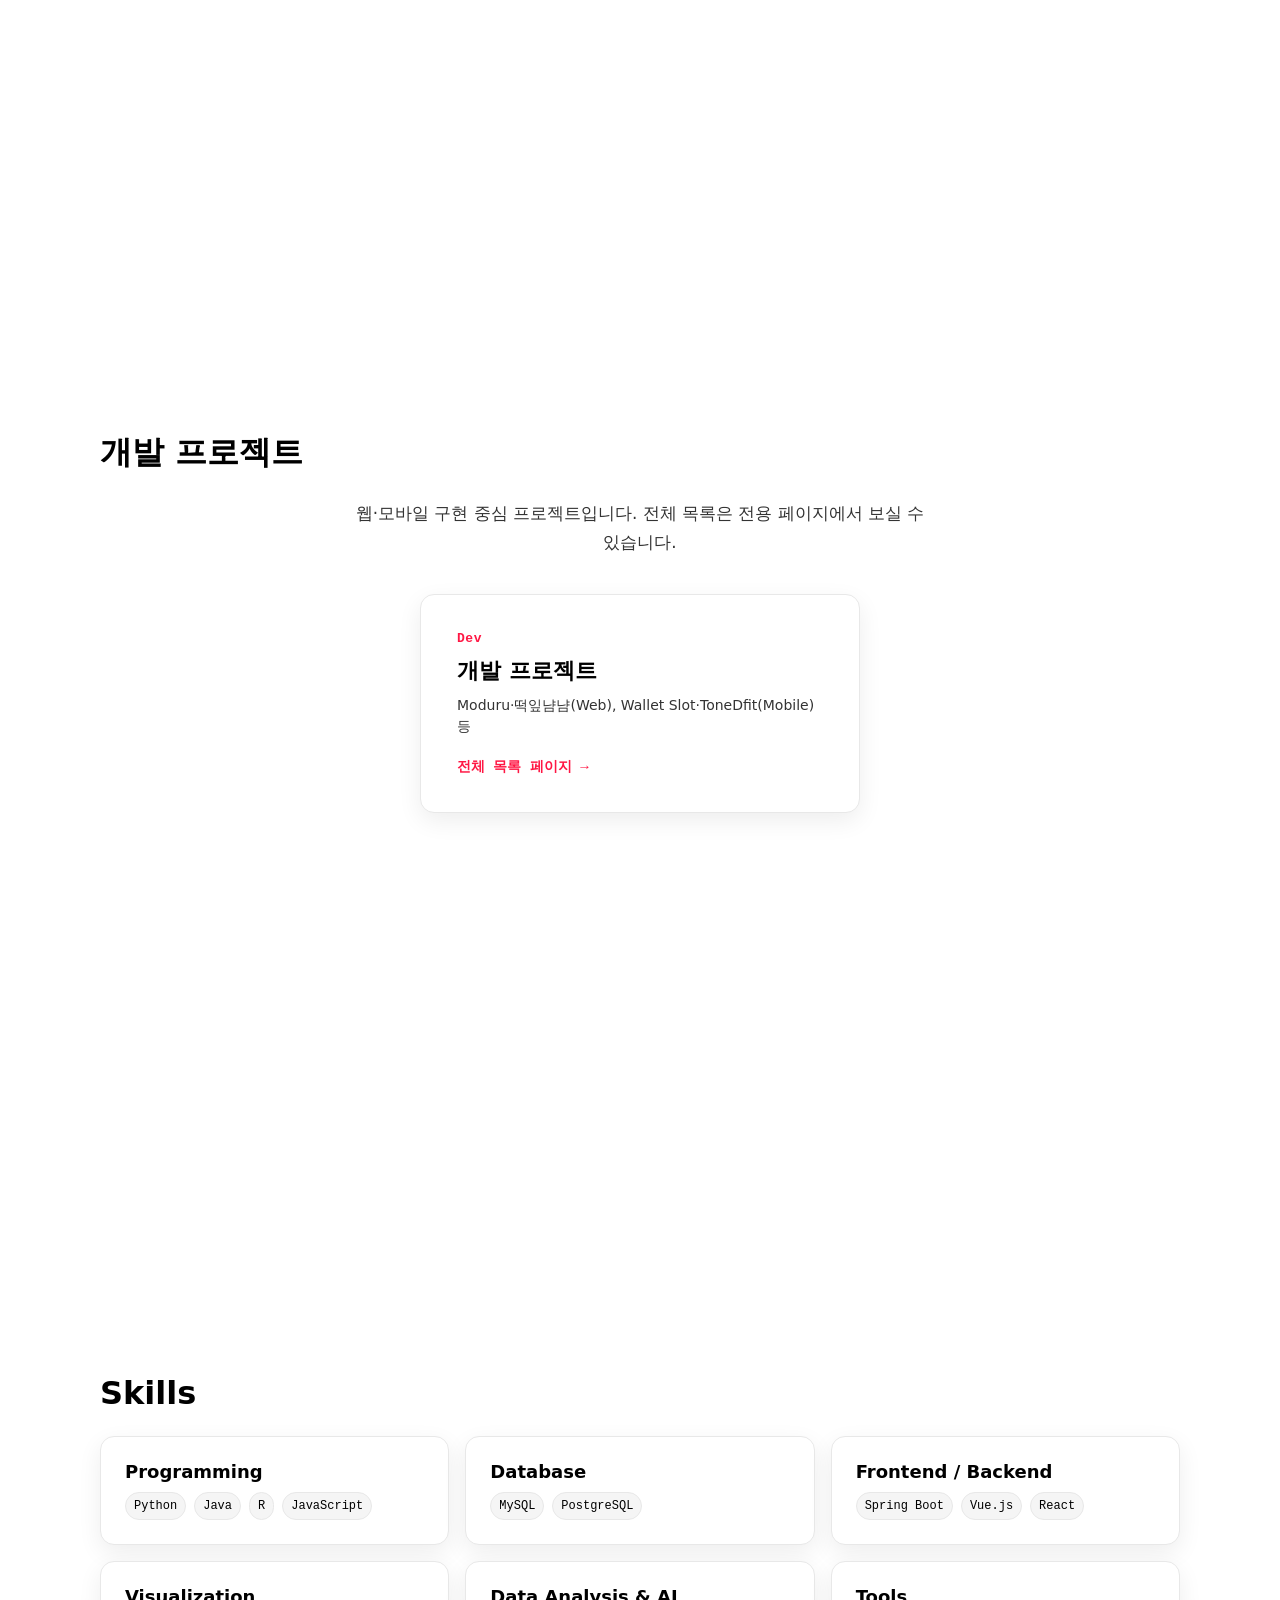
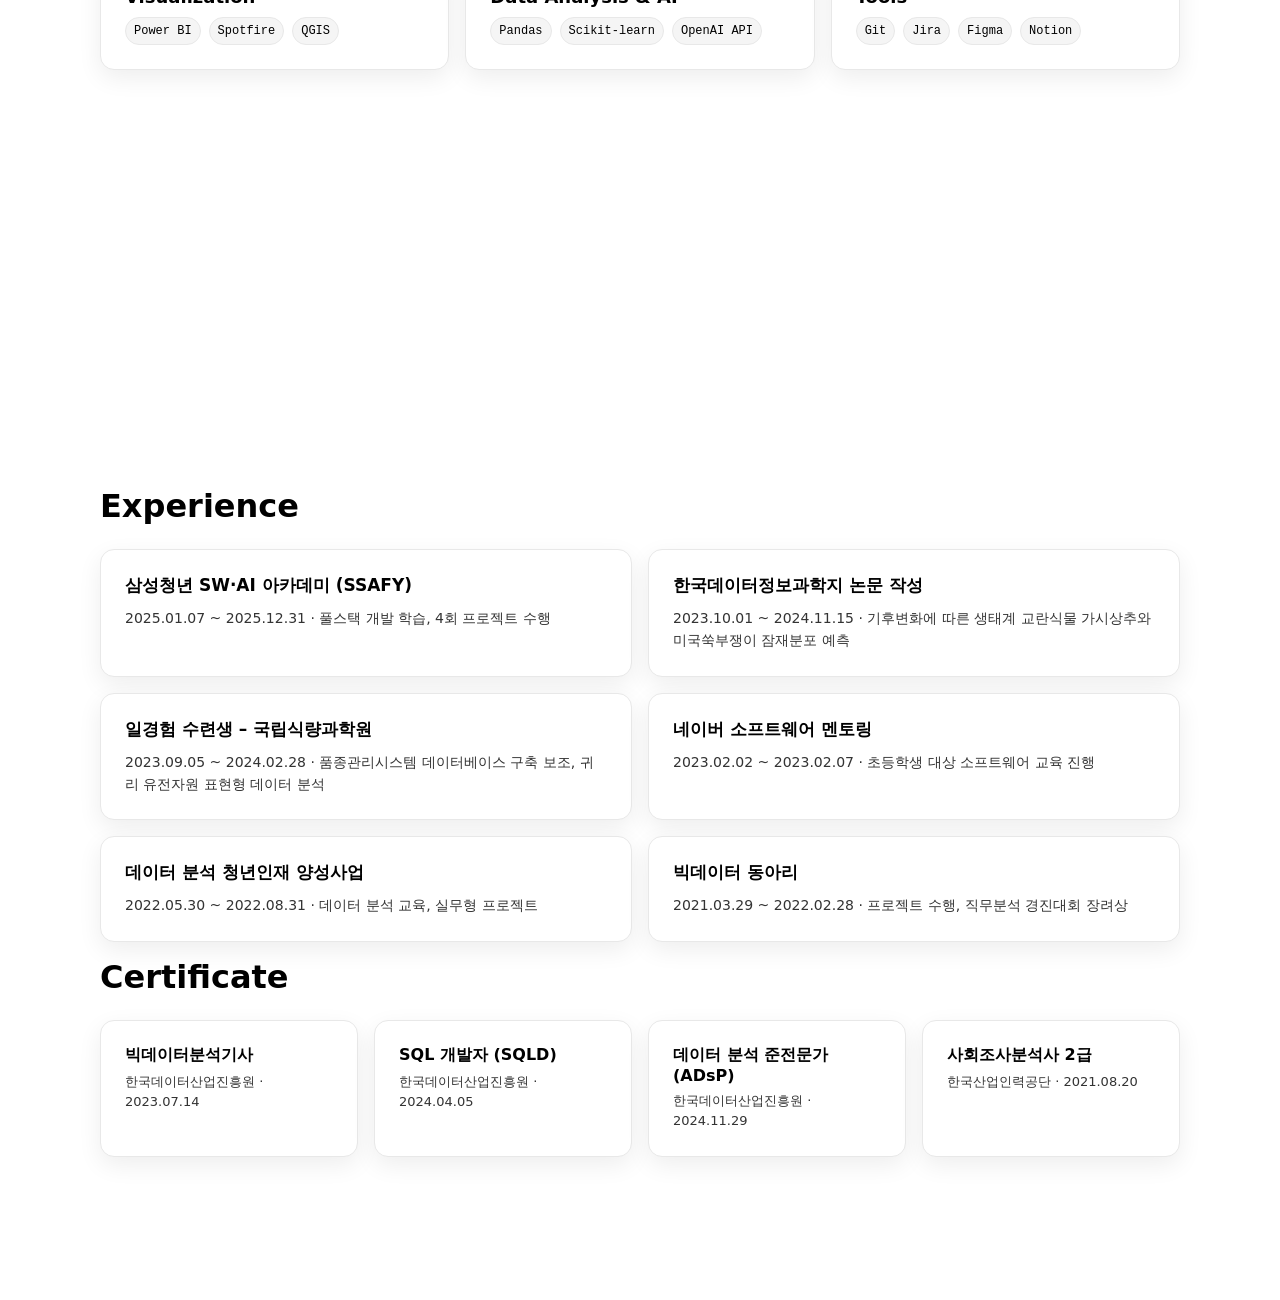
==== commit 21773197: "deploy: AnNion0/portfolio@8dc1dabe10d68efd1397e3a829ff7f00c976c0fe" ====
--- a/index.html
+++ b/index.html
@@ -10,19 +10,20 @@
 
   <!-- 네비게이션 -->
   <nav class="hash-nav projects-site-nav" aria-label="사이트 네비게이션">
-    <a href="#projects">Projects</a>
-    <a href="projects-data.html">데이터 프로젝트</a>
-    <a href="projects-dev.html">개발 프로젝트</a>
+    <a href="#projects">프로젝트</a>
+    <a href="#data-projects">데이터 프로젝트</a>
+    <a href="#dev-projects">개발 프로젝트</a>
     <a href="#skills">Skills</a>
     <a href="#experience">Experience</a>
   </nav>
 
-  <!-- Projects (메인 허브) -->
+  <!-- 프로젝트 (허브: 카드로 목록 페이지 이동) -->
   <section id="projects" class="panel projects">
     <div class="container">
-      <h2 class="section-title">Projects</h2>
+      <h2 class="section-title">프로젝트</h2>
       <p class="projects-hub-lead">
-        데이터 분석·연구와 웹·모바일 개발 프로젝트를 구분해 두었습니다. 상단 메뉴의 <strong>데이터 프로젝트</strong>와 <strong>개발 프로젝트</strong>에서 전체 목록을 보실 수 있습니다.
+        데이터 분석·연구와 웹·모바일 개발 프로젝트를 구분해 두었습니다.<br />
+        상단 메뉴의 <strong>데이터 프로젝트</strong>와 <strong>개발 프로젝트</strong>에서 전체 목록을 보실 수 있습니다.
       </p>
       <div class="projects-hub-grid">
         <a class="projects-hub-card" href="projects-data.html">
@@ -41,6 +42,42 @@
     </div>
   </section>
 
+  <!-- 데이터 프로젝트 (메인 스크롤 + 목록 페이지 링크) -->
+  <section id="data-projects" class="panel projects">
+    <div class="container">
+      <h2 class="section-title">데이터 프로젝트</h2>
+      <p class="projects-hub-lead">
+        데이터 전처리·분석·모델링·연구 중심 프로젝트입니다. 전체 목록은 전용 페이지에서 보실 수 있습니다.
+      </p>
+      <div class="projects-hub-grid projects-hub-grid--solo">
+        <a class="projects-hub-card" href="projects-data.html">
+          <span class="projects-hub-card-label">데이터 프로젝트</span>
+          <span class="projects-hub-card-title">분석·연구</span>
+          <span class="projects-hub-card-desc">SoundCake, LPAY 세그멘테이션, 외래식물 분포 연구 등</span>
+          <span class="projects-hub-card-cta">전체 목록 페이지 →</span>
+        </a>
+      </div>
+    </div>
+  </section>
+
+  <!-- 개발 프로젝트 (메인 스크롤 + 목록 페이지 링크) -->
+  <section id="dev-projects" class="panel projects">
+    <div class="container">
+      <h2 class="section-title">개발 프로젝트</h2>
+      <p class="projects-hub-lead">
+        웹·모바일 구현 중심 프로젝트입니다. 전체 목록은 전용 페이지에서 보실 수 있습니다.
+      </p>
+      <div class="projects-hub-grid projects-hub-grid--solo">
+        <a class="projects-hub-card" href="projects-dev.html">
+          <span class="projects-hub-card-label">Dev</span>
+          <span class="projects-hub-card-title">개발 프로젝트</span>
+          <span class="projects-hub-card-desc">Moduru·떡잎냠냠(Web), Wallet Slot·ToneDfit(Mobile) 등</span>
+          <span class="projects-hub-card-cta">전체 목록 페이지 →</span>
+        </a>
+      </div>
+    </div>
+  </section>
+
   <!-- Skills -->
   <section id="skills" class="panel skills">
     <div class="container">
--- a/style.css
+++ b/style.css
@@ -1398,16 +1398,53 @@
   max-width: 420px;
   gap: var(--space-3);
 }
-/* 톤디핏: 2·3·5번만 세로 기준으로 맞춰 비율 유지 확대 */
-.project-detail .carousel-wrapper--tonedfit .carousel-slide--tonedfit-height-fit {
+/* 톤디핏: 모두루와 동일한 바깥 폭, 프레임 높이는 주요 화면 이미지 상한과 동일. 슬라이드 안 여백은 검정 */
+.project-detail .carousel-wrapper--tonedfit {
+  max-width: min(900px, 100%);
+  gap: var(--space-4);
+}
+.project-detail .carousel-wrapper--tonedfit .carousel-track {
+  height: 100%;
+  align-items: stretch;
+}
+.project-detail .carousel-wrapper--tonedfit .carousel-slide {
   align-items: center;
-}
-.project-detail .carousel-wrapper--tonedfit .carousel-slide--tonedfit-height-fit img {
+  justify-content: center;
+  background: #000000;
+  height: 100%;
+  min-height: 0;
+}
+.project-detail .carousel-wrapper--tonedfit .carousel-slide img {
+  max-height: none;
+  max-width: none;
   width: auto;
-  max-width: 100%;
-  height: min(80vh, 760px);
+  height: auto;
   object-fit: contain;
   object-position: center center;
+  vertical-align: middle;
+}
+/* 1·4·6: 세로(높이) 우선 맞춤(세로형 스샷) — 좌우 검정 여백 */
+.project-detail .carousel-wrapper--tonedfit .carousel-slide--tonedfit-height-fit img {
+  max-height: 100%;
+  max-width: 100%;
+  width: auto;
+  height: auto;
+  object-fit: contain;
+  object-position: center center;
+}
+/* 2·3·5: 가로(너비) 기준 맞춤 — 위아래 검정 여백 */
+.project-detail .carousel-wrapper--tonedfit .carousel-slide--tonedfit-width-fit img {
+  max-height: 100%;
+  max-width: 100%;
+  width: 100%;
+  height: auto;
+  object-fit: contain;
+  object-position: center center;
+}
+.project-detail .carousel-wrapper--tonedfit .carousel {
+  background: #000000;
+  height: min(88vh, 920px);
+  min-height: 320px;
 }
 /* Wallet Slot ①·②: 원본 해상도가 달라도 같은 프레임 높이·가운데 맞춤(OCR 구간 미적용) */
 .project-detail .carousel-wrapper--wallet-gif-frame .carousel {
@@ -1717,8 +1754,9 @@
   .project-detail .scenario-media img {
     max-width: 100%;
   }
-  .project-detail .carousel-wrapper--tonedfit .carousel-slide--tonedfit-height-fit img {
-    height: min(68vh, 600px);
+  .project-detail .carousel-wrapper--tonedfit .carousel {
+    height: min(72vh, 640px);
+    min-height: 280px;
   }
   .project-detail .assoc-pair-row {
     grid-template-columns: 1fr;
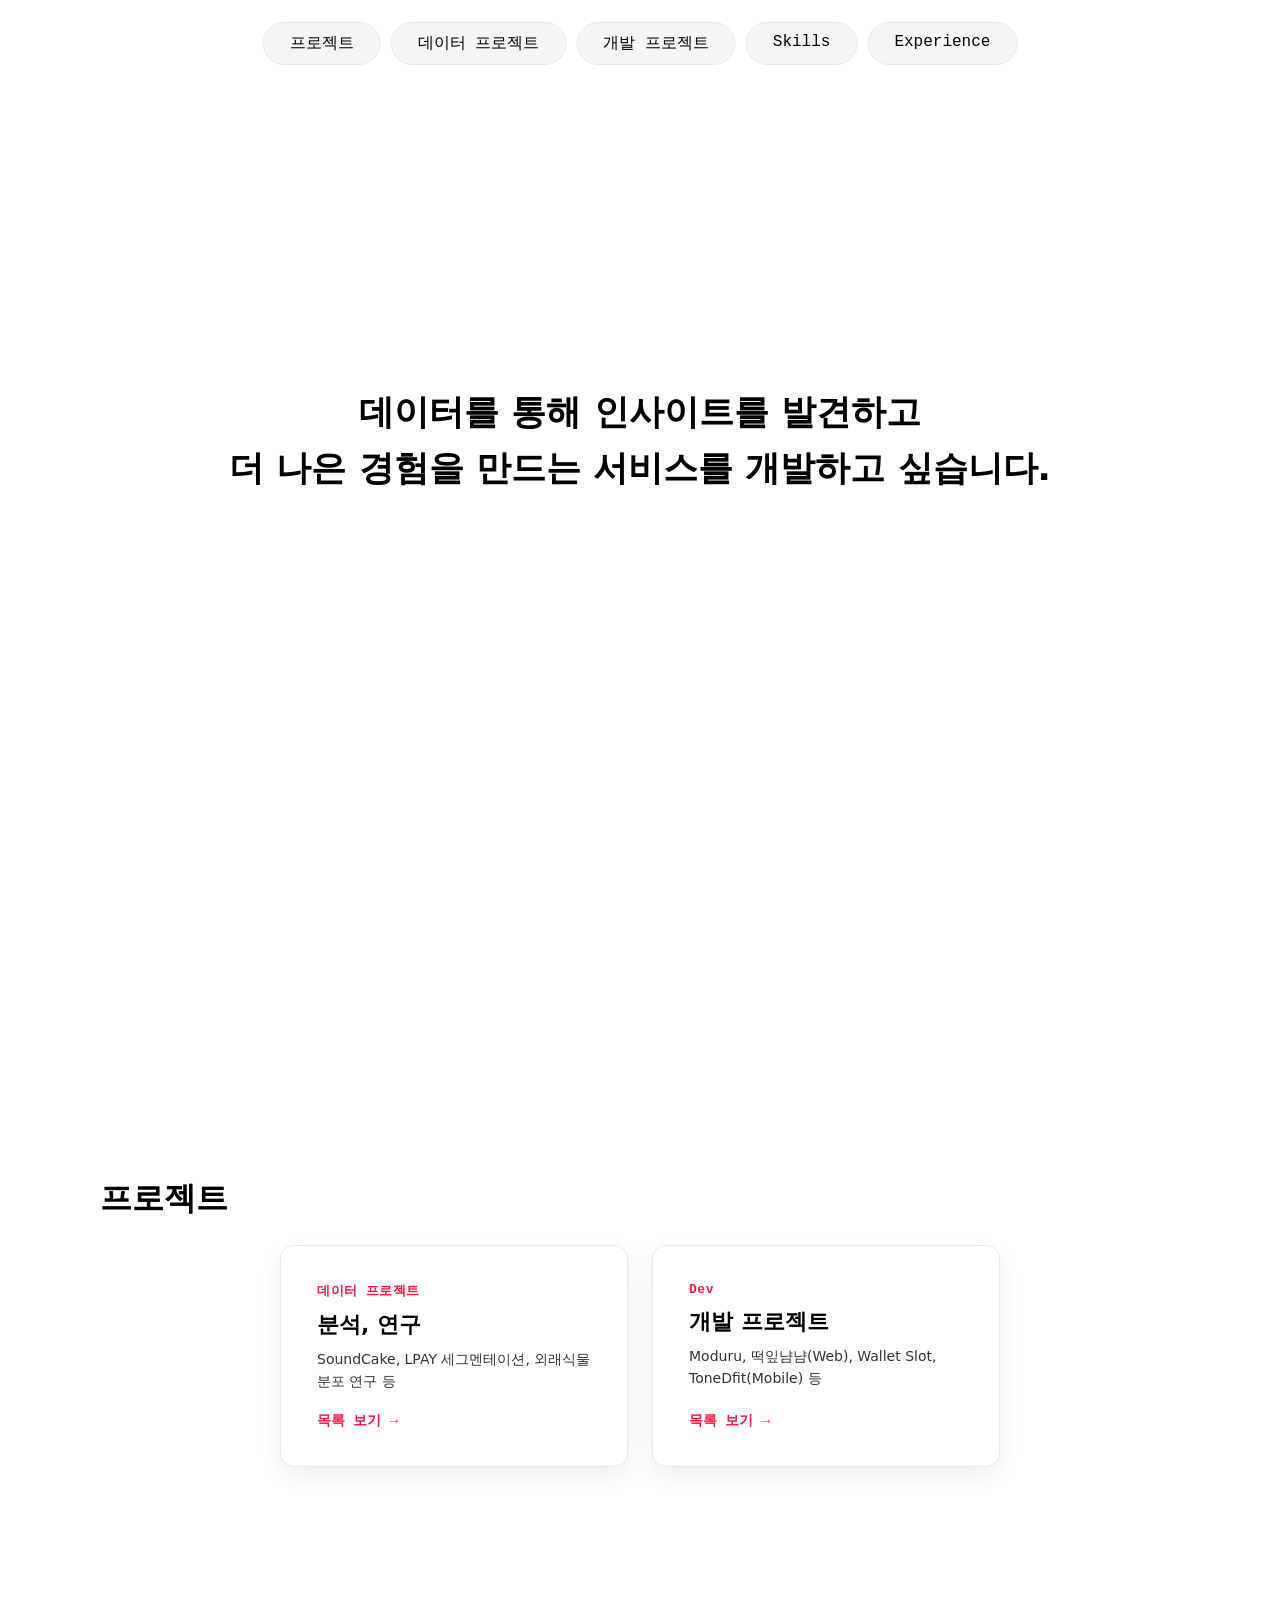
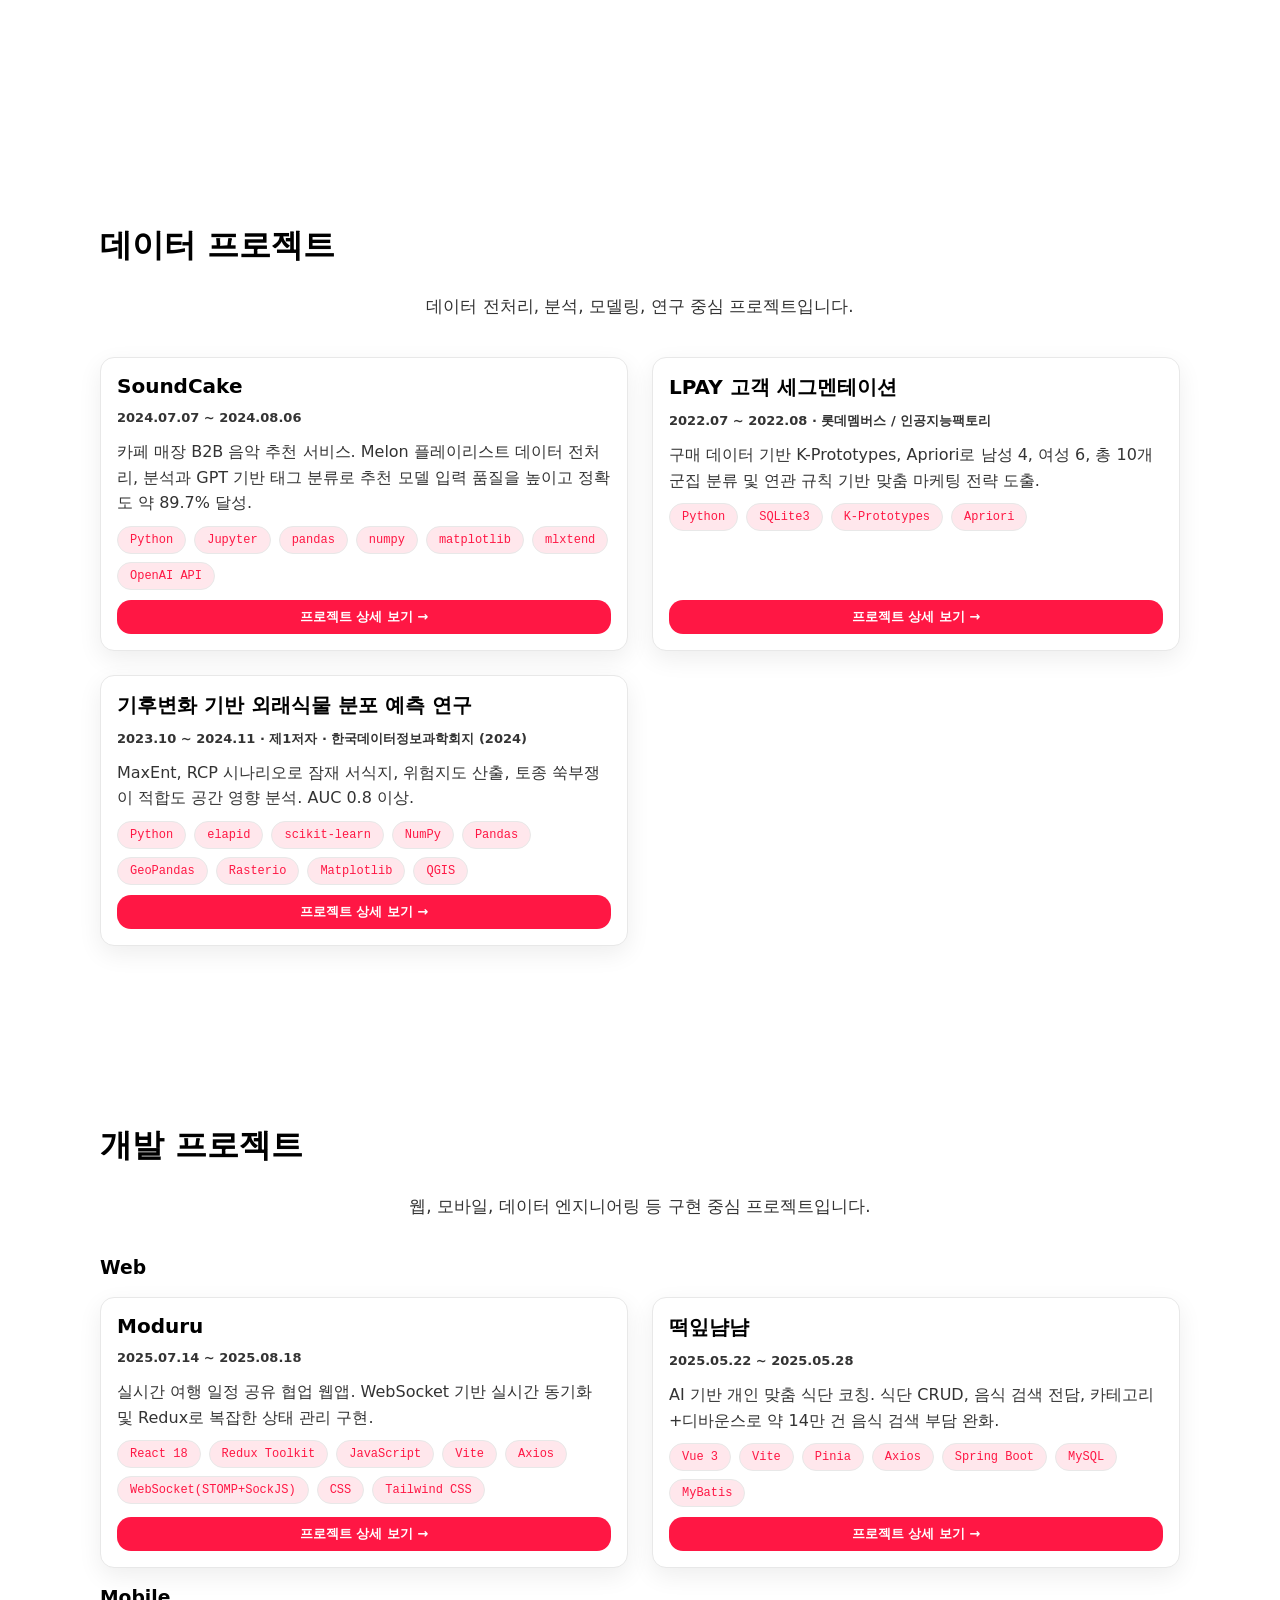
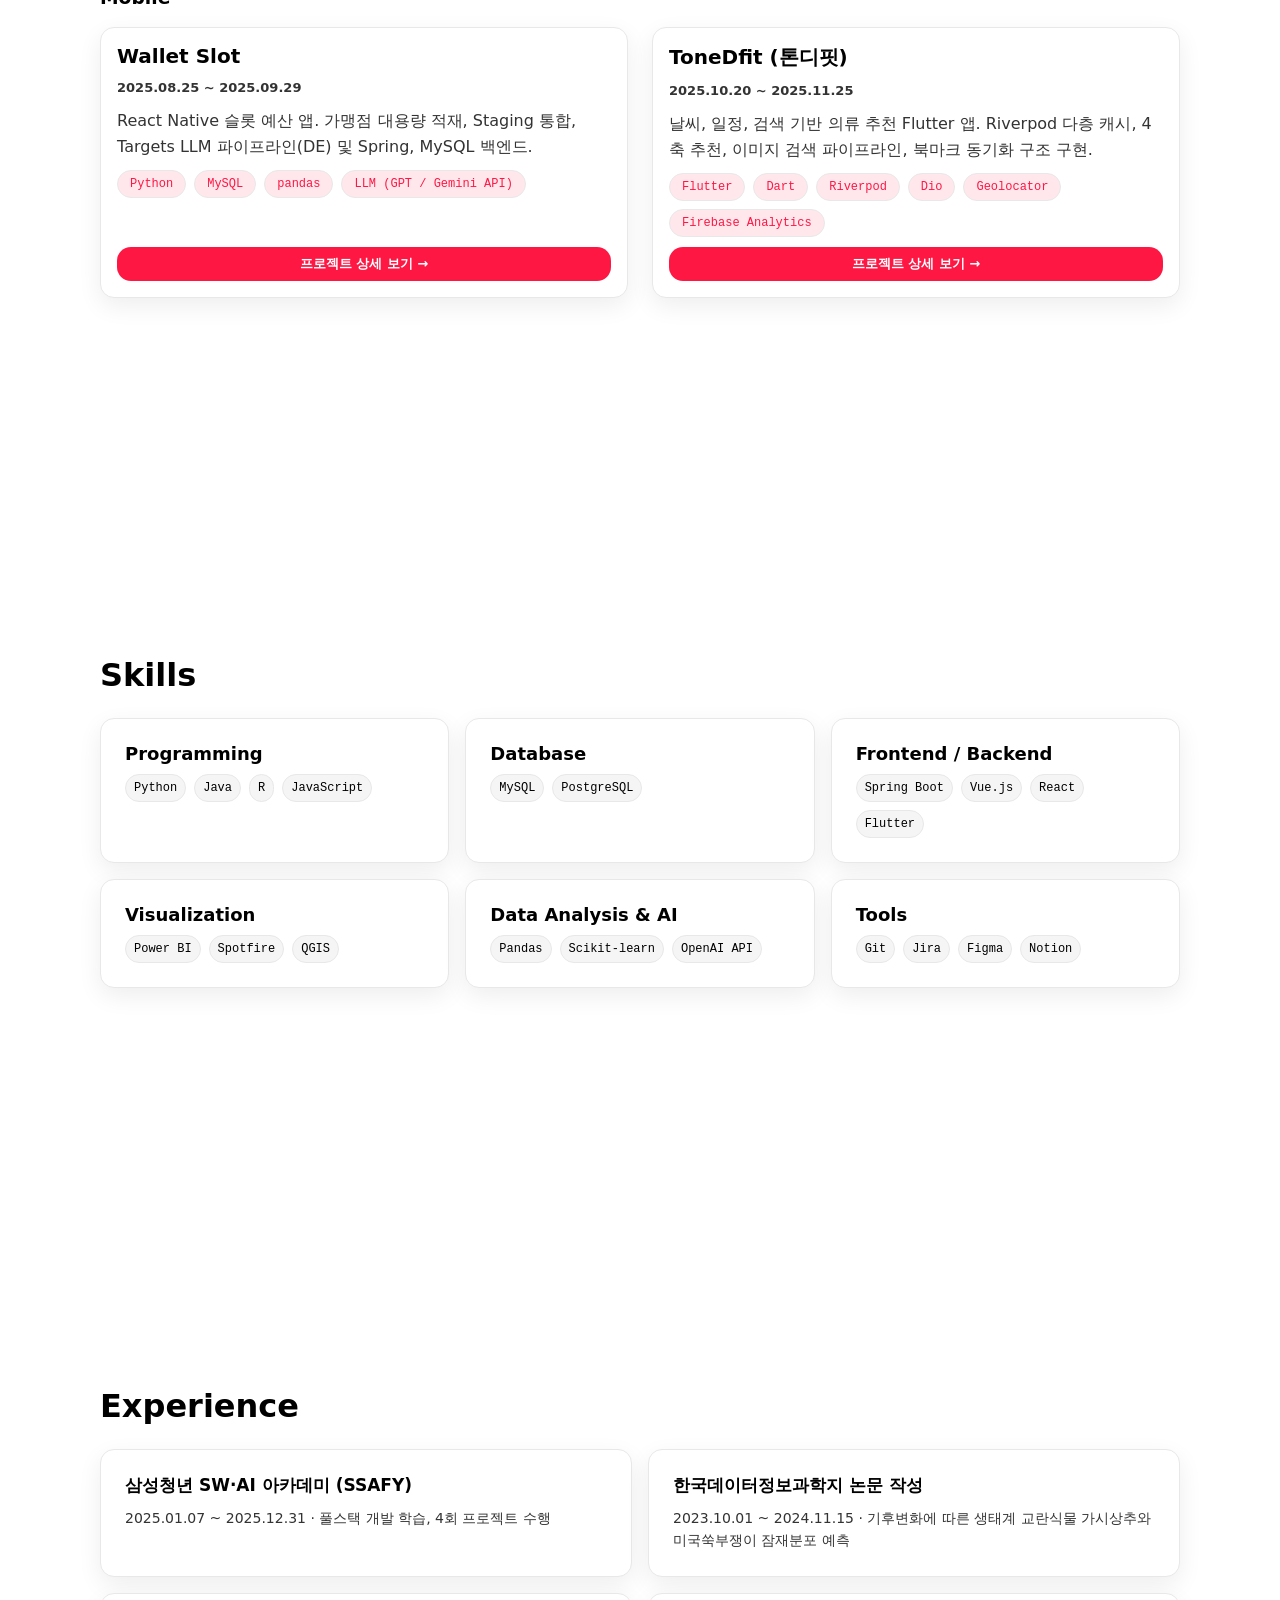
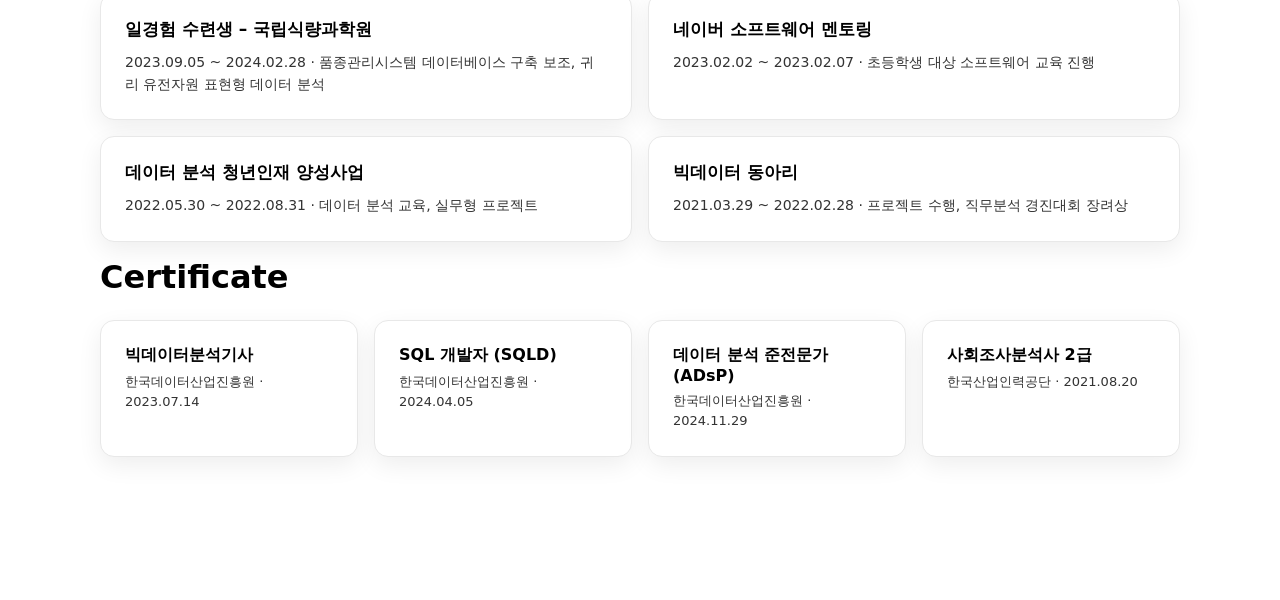
==== commit 325444fc: "deploy: AnNion0/portfolio@8e3d7c4f0306799dbaec60743b31dfff3b9272c1" ====
--- a/index.html
+++ b/index.html
@@ -17,63 +17,164 @@
     <a href="#experience">Experience</a>
   </nav>
 
-  <!-- 프로젝트 (허브: 카드로 목록 페이지 이동) -->
+  <!-- 인트로 -->
+  <section id="intro" class="panel intro-panel">
+    <div class="container">
+      <p class="intro-lead">
+        데이터를 통해 인사이트를 발견하고<br />
+        더 나은 경험을 만드는 서비스를 개발하고 싶습니다.
+      </p>
+    </div>
+  </section>
+
+  <!-- 프로젝트 허브 -->
   <section id="projects" class="panel projects">
     <div class="container">
       <h2 class="section-title">프로젝트</h2>
-      <p class="projects-hub-lead">
-        데이터 분석·연구와 웹·모바일 개발 프로젝트를 구분해 두었습니다.<br />
-        상단 메뉴의 <strong>데이터 프로젝트</strong>와 <strong>개발 프로젝트</strong>에서 전체 목록을 보실 수 있습니다.
-      </p>
       <div class="projects-hub-grid">
-        <a class="projects-hub-card" href="projects-data.html">
+        <a class="projects-hub-card" href="#data-projects">
           <span class="projects-hub-card-label">데이터 프로젝트</span>
-          <span class="projects-hub-card-title">분석·연구</span>
+          <span class="projects-hub-card-title">분석, 연구</span>
           <span class="projects-hub-card-desc">SoundCake, LPAY 세그멘테이션, 외래식물 분포 연구 등</span>
           <span class="projects-hub-card-cta">목록 보기 →</span>
         </a>
-        <a class="projects-hub-card" href="projects-dev.html">
+        <a class="projects-hub-card" href="#dev-projects">
           <span class="projects-hub-card-label">Dev</span>
           <span class="projects-hub-card-title">개발 프로젝트</span>
-          <span class="projects-hub-card-desc">Moduru·떡잎냠냠(Web), Wallet Slot·ToneDfit(Mobile) 등</span>
+          <span class="projects-hub-card-desc">Moduru, 떡잎냠냠(Web), Wallet Slot, ToneDfit(Mobile) 등</span>
           <span class="projects-hub-card-cta">목록 보기 →</span>
         </a>
       </div>
     </div>
   </section>
 
-  <!-- 데이터 프로젝트 (메인 스크롤 + 목록 페이지 링크) -->
+  <!-- 데이터 프로젝트 -->
   <section id="data-projects" class="panel projects">
     <div class="container">
       <h2 class="section-title">데이터 프로젝트</h2>
-      <p class="projects-hub-lead">
-        데이터 전처리·분석·모델링·연구 중심 프로젝트입니다. 전체 목록은 전용 페이지에서 보실 수 있습니다.
-      </p>
-      <div class="projects-hub-grid projects-hub-grid--solo">
-        <a class="projects-hub-card" href="projects-data.html">
-          <span class="projects-hub-card-label">데이터 프로젝트</span>
-          <span class="projects-hub-card-title">분석·연구</span>
-          <span class="projects-hub-card-desc">SoundCake, LPAY 세그멘테이션, 외래식물 분포 연구 등</span>
-          <span class="projects-hub-card-cta">전체 목록 페이지 →</span>
-        </a>
-      </div>
-    </div>
-  </section>
-
-  <!-- 개발 프로젝트 (메인 스크롤 + 목록 페이지 링크) -->
+      <p class="projects-hub-lead">데이터 전처리, 분석, 모델링, 연구 중심 프로젝트입니다.</p>
+      <div class="project-group">
+        <div class="proj-grid data-proj-grid">
+          <article class="proj">
+            <h3>SoundCake</h3>
+            <p class="proj-period">2024.07.07 ~ 2024.08.06</p>
+            <p>카페 매장 B2B 음악 추천 서비스. Melon 플레이리스트 데이터 전처리, 분석과 GPT 기반 태그 분류로 추천 모델 입력 품질을 높이고 정확도 약 89.7% 달성.</p>
+            <div class="proj-tags">
+              <span class="proj-tag">Python</span>
+              <span class="proj-tag">Jupyter</span>
+              <span class="proj-tag">pandas</span>
+              <span class="proj-tag">numpy</span>
+              <span class="proj-tag">matplotlib</span>
+              <span class="proj-tag">mlxtend</span>
+              <span class="proj-tag">OpenAI API</span>
+            </div>
+            <a href="project-soundcake.html" aria-label="SoundCake 상세 보기">프로젝트 상세 보기 →</a>
+          </article>
+          <article class="proj">
+            <h3>LPAY 고객 세그멘테이션</h3>
+            <p class="proj-period">2022.07 ~ 2022.08 · 롯데멤버스 / 인공지능팩토리</p>
+            <p>구매 데이터 기반 K-Prototypes, Apriori로 남성 4, 여성 6, 총 10개 군집 분류 및 연관 규칙 기반 맞춤 마케팅 전략 도출.</p>
+            <div class="proj-tags">
+              <span class="proj-tag">Python</span>
+              <span class="proj-tag">SQLite3</span>
+              <span class="proj-tag">K-Prototypes</span>
+              <span class="proj-tag">Apriori</span>
+            </div>
+            <a href="project-lpay.html" aria-label="LPAY 프로젝트 상세 보기">프로젝트 상세 보기 →</a>
+          </article>
+          <article class="proj">
+            <h3>기후변화 기반 외래식물 분포 예측 연구</h3>
+            <p class="proj-period">2023.10 ~ 2024.11 · 제1저자 · 한국데이터정보과학회지 (2024)</p>
+            <p>MaxEnt, RCP 시나리오로 잠재 서식지, 위험지도 산출, 토종 쑥부쟁이 적합도 공간 영향 분석. AUC 0.8 이상.</p>
+            <div class="proj-tags">
+              <span class="proj-tag">Python</span>
+              <span class="proj-tag">elapid</span>
+              <span class="proj-tag">scikit-learn</span>
+              <span class="proj-tag">NumPy</span>
+              <span class="proj-tag">Pandas</span>
+              <span class="proj-tag">GeoPandas</span>
+              <span class="proj-tag">Rasterio</span>
+              <span class="proj-tag">Matplotlib</span>
+              <span class="proj-tag">QGIS</span>
+            </div>
+            <a href="project-paper.html" aria-label="논문 상세 보기">프로젝트 상세 보기 →</a>
+          </article>
+        </div>
+      </div>
+    </div>
+  </section>
+
+  <!-- 개발 프로젝트 -->
   <section id="dev-projects" class="panel projects">
     <div class="container">
       <h2 class="section-title">개발 프로젝트</h2>
-      <p class="projects-hub-lead">
-        웹·모바일 구현 중심 프로젝트입니다. 전체 목록은 전용 페이지에서 보실 수 있습니다.
-      </p>
-      <div class="projects-hub-grid projects-hub-grid--solo">
-        <a class="projects-hub-card" href="projects-dev.html">
-          <span class="projects-hub-card-label">Dev</span>
-          <span class="projects-hub-card-title">개발 프로젝트</span>
-          <span class="projects-hub-card-desc">Moduru·떡잎냠냠(Web), Wallet Slot·ToneDfit(Mobile) 등</span>
-          <span class="projects-hub-card-cta">전체 목록 페이지 →</span>
-        </a>
+      <p class="projects-hub-lead">웹, 모바일, 데이터 엔지니어링 등 구현 중심 프로젝트입니다.</p>
+      <div class="project-group">
+        <h3 class="group-title">Web</h3>
+        <div class="proj-grid">
+          <article class="proj">
+            <h3>Moduru</h3>
+            <p class="proj-period">2025.07.14 ~ 2025.08.18</p>
+            <p>실시간 여행 일정 공유 협업 웹앱. WebSocket 기반 실시간 동기화 및 Redux로 복잡한 상태 관리 구현.</p>
+            <div class="proj-tags">
+              <span class="proj-tag">React 18</span>
+              <span class="proj-tag">Redux Toolkit</span>
+              <span class="proj-tag">JavaScript</span>
+              <span class="proj-tag">Vite</span>
+              <span class="proj-tag">Axios</span>
+              <span class="proj-tag">WebSocket(STOMP+SockJS)</span>
+              <span class="proj-tag">CSS</span>
+              <span class="proj-tag">Tailwind CSS</span>
+            </div>
+            <a href="project-moduru.html" aria-label="Moduru 상세 보기">프로젝트 상세 보기 →</a>
+          </article>
+          <article class="proj">
+            <h3>떡잎냠냠</h3>
+            <p class="proj-period">2025.05.22 ~ 2025.05.28</p>
+            <p>AI 기반 개인 맞춤 식단 코칭. 식단 CRUD, 음식 검색 전담, 카테고리+디바운스로 약 14만 건 음식 검색 부담 완화.</p>
+            <div class="proj-tags">
+              <span class="proj-tag">Vue 3</span>
+              <span class="proj-tag">Vite</span>
+              <span class="proj-tag">Pinia</span>
+              <span class="proj-tag">Axios</span>
+              <span class="proj-tag">Spring Boot</span>
+              <span class="proj-tag">MySQL</span>
+              <span class="proj-tag">MyBatis</span>
+            </div>
+            <a href="project-meal.html" aria-label="떡잎냠냠 상세 보기">프로젝트 상세 보기 →</a>
+          </article>
+        </div>
+      </div>
+      <div class="project-group">
+        <h3 class="group-title">Mobile</h3>
+        <div class="proj-grid">
+          <article class="proj">
+            <h3>Wallet Slot</h3>
+            <p class="proj-period">2025.08.25 ~ 2025.09.29</p>
+            <p>React Native 슬롯 예산 앱. 가맹점 대용량 적재, Staging 통합, Targets LLM 파이프라인(DE) 및 Spring, MySQL 백엔드.</p>
+            <div class="proj-tags">
+              <span class="proj-tag">Python</span>
+              <span class="proj-tag">MySQL</span>
+              <span class="proj-tag">pandas</span>
+              <span class="proj-tag">LLM (GPT / Gemini API)</span>
+            </div>
+            <a href="project-wallet-slot.html" aria-label="Wallet Slot 상세 보기">프로젝트 상세 보기 →</a>
+          </article>
+          <article class="proj">
+            <h3>ToneDfit (톤디핏)</h3>
+            <p class="proj-period">2025.10.20 ~ 2025.11.25</p>
+            <p>날씨, 일정, 검색 기반 의류 추천 Flutter 앱. Riverpod 다층 캐시, 4축 추천, 이미지 검색 파이프라인, 북마크 동기화 구조 구현.</p>
+            <div class="proj-tags">
+              <span class="proj-tag">Flutter</span>
+              <span class="proj-tag">Dart</span>
+              <span class="proj-tag">Riverpod</span>
+              <span class="proj-tag">Dio</span>
+              <span class="proj-tag">Geolocator</span>
+              <span class="proj-tag">Firebase Analytics</span>
+            </div>
+            <a href="project-tonedfit.html" aria-label="ToneDfit 상세 보기">프로젝트 상세 보기 →</a>
+          </article>
+        </div>
       </div>
     </div>
   </section>
@@ -105,6 +206,7 @@
             <span class="chip">Spring Boot</span>
             <span class="chip">Vue.js</span>
             <span class="chip">React</span>
+            <span class="chip">Flutter</span>
           </div>
         </div>
         <div class="card">
--- a/style.css
+++ b/style.css
@@ -50,6 +50,16 @@
 }
 body > nav.hash-nav + .panel {
   padding-top: calc(56px + var(--space-5));
+}
+.intro-panel {
+  background: var(--bg);
+}
+.intro-lead {
+  font-size: clamp(1.4rem, 3vw, 2.2rem);
+  font-weight: 700;
+  line-height: 1.6;
+  color: var(--text);
+  text-align: center;
 }
 .container {
   width: min(1080px, 92vw);
@@ -427,6 +437,11 @@
 
 /* Projects */
 .projects { background: var(--bg); }
+#dev-projects, #data-projects {
+  align-items: start;
+  overflow-y: auto;
+  padding-top: var(--space-4);
+}
 .proj-grid {
   display: grid;
   gap: var(--space-4);
@@ -991,15 +1006,45 @@
   .proj-grid,
   .data-proj-grid {
     grid-template-columns: 1fr;
-  }
-
+    gap: var(--space-3);
+  }
+
+  .proj {
+    padding: var(--space-3);
+  }
+  .proj h3 {
+    font-size: 18px;
+  }
+  .proj p {
+    font-size: 13px;
+    line-height: 1.6;
+  }
   .proj-period {
     font-size: 12px;
   }
-
+  .proj-tags {
+    gap: 6px;
+  }
   .proj-tag {
     font-size: 11px;
-    padding: 5px 10px;
+    padding: 4px 8px;
+  }
+  .proj a {
+    font-size: 12px;
+    padding: 7px 14px;
+  }
+
+  .projects-hub-lead {
+    font-size: 14px;
+  }
+  .projects-hub-card-title {
+    font-size: 1.1rem;
+  }
+  .projects-hub-card-desc {
+    font-size: 13px;
+  }
+  .group-title {
+    font-size: 16px;
   }
 
   .exp-grid-new {
@@ -1190,13 +1235,15 @@
 /* ---------- 프로젝트 상세 공통 (project-*.html) ---------- */
 .project-detail {
   min-height: 100vh;
-  padding: calc(var(--space-6) * 2) var(--space-4);
+  padding: var(--space-4) var(--space-4) calc(var(--space-6) * 2);
+  padding-top: 60px;
   background: var(--bg);
-}
-body:has(> nav.hash-nav.projects-site-nav) > .project-detail {
-  padding: calc(80px + var(--space-5)) var(--space-4) calc(var(--space-6) * 2);
+  overflow-x: hidden;
 }
 .project-detail .back-link {
+  position: sticky;
+  top: 0;
+  z-index: 100;
   display: inline-flex;
   align-items: center;
   gap: 8px;
@@ -1398,53 +1445,42 @@
   max-width: 420px;
   gap: var(--space-3);
 }
-/* 톤디핏: 모두루와 동일한 바깥 폭, 프레임 높이는 주요 화면 이미지 상한과 동일. 슬라이드 안 여백은 검정 */
+/* 톤디핏 캐러셀 */
 .project-detail .carousel-wrapper--tonedfit {
-  max-width: min(900px, 100%);
+  max-width: 100%;
   gap: var(--space-4);
+}
+.project-detail .carousel-wrapper--tonedfit .carousel {
+  background: #000000;
+  overflow: hidden;
+  height: min(72vh, 700px);
+  min-height: 280px;
 }
 .project-detail .carousel-wrapper--tonedfit .carousel-track {
   height: 100%;
   align-items: stretch;
 }
 .project-detail .carousel-wrapper--tonedfit .carousel-slide {
-  align-items: center;
-  justify-content: center;
+  position: relative;
   background: #000000;
   height: 100%;
   min-height: 0;
+  overflow: hidden;
 }
 .project-detail .carousel-wrapper--tonedfit .carousel-slide img {
-  max-height: none;
-  max-width: none;
+  position: absolute;
+  top: 0;
+  left: 50%;
+  transform: translateX(-50%);
+  height: 100%;
   width: auto;
-  height: auto;
-  object-fit: contain;
-  object-position: center center;
-  vertical-align: middle;
-}
-/* 1·4·6: 세로(높이) 우선 맞춤(세로형 스샷) — 좌우 검정 여백 */
-.project-detail .carousel-wrapper--tonedfit .carousel-slide--tonedfit-height-fit img {
-  max-height: 100%;
-  max-width: 100%;
-  width: auto;
-  height: auto;
-  object-fit: contain;
-  object-position: center center;
-}
-/* 2·3·5: 가로(너비) 기준 맞춤 — 위아래 검정 여백 */
+  display: block;
+}
+/* 2·3·5: 가로형 — 세로 확대, 넘치는 가로는 잘림 */
 .project-detail .carousel-wrapper--tonedfit .carousel-slide--tonedfit-width-fit img {
-  max-height: 100%;
-  max-width: 100%;
-  width: 100%;
-  height: auto;
-  object-fit: contain;
-  object-position: center center;
-}
-.project-detail .carousel-wrapper--tonedfit .carousel {
-  background: #000000;
-  height: min(88vh, 920px);
-  min-height: 320px;
+  height: 140%;
+  top: 50%;
+  transform: translate(-50%, -50%);
 }
 /* Wallet Slot ①·②: 원본 해상도가 달라도 같은 프레임 높이·가운데 맞춤(OCR 구간 미적용) */
 .project-detail .carousel-wrapper--wallet-gif-frame .carousel {
@@ -1480,6 +1516,33 @@
   justify-content: center;
   gap: 0;
 }
+.project-detail .paper-map-grid {
+  display: grid;
+  grid-template-columns: repeat(2, 1fr);
+  gap: var(--space-3);
+  margin: var(--space-3) 0 var(--space-5);
+}
+.project-detail .paper-map-figure {
+  margin: 0;
+  border-radius: var(--radius);
+  overflow: hidden;
+  box-shadow: var(--shadow-1);
+  background: #fff;
+}
+.project-detail .paper-map-figure img {
+  width: 100%;
+  height: auto;
+  display: block;
+  object-fit: contain;
+}
+.project-detail .paper-map-figure figcaption {
+  text-align: center;
+  padding: 8px 0;
+  font-size: 13px;
+  font-weight: 600;
+  color: var(--text-weak);
+  background: var(--bg);
+}
 .project-detail figure {
   margin: var(--space-4) 0;
 }
@@ -1624,7 +1687,7 @@
   line-height: 1.55;
 }
 .project-detail .highlight {
-  color: var(--primary);
+  color: var(--text);
   font-weight: 600;
 }
 .project-detail .result-table {
@@ -1686,29 +1749,63 @@
 }
 @media (max-width: 768px) {
   .project-detail {
-    padding: var(--space-4) var(--space-2);
+    padding: var(--space-3) var(--space-2);
+    padding-top: 0;
+  }
+  .project-detail .container {
+    width: 100%;
+    max-width: 100%;
+    padding: 0;
+  }
+  .project-detail .back-link {
+    position: sticky;
+    top: 0;
+    z-index: 100;
+    margin-bottom: var(--space-3);
+    font-size: 13px;
+    padding: 8px 16px;
+  }
+  .project-detail .project-header {
+    margin-bottom: var(--space-4);
   }
   .project-detail .project-title {
-    font-size: clamp(22px, 5.5vw, 32px);
+    font-size: clamp(22px, 5.5vw, 30px);
+  }
+  .project-detail .project-subtitle {
+    font-size: 0.95rem;
+  }
+  .project-detail .project-content {
+    gap: var(--space-3);
   }
   .project-detail .section-block {
     padding: var(--space-3);
+    border-radius: 12px;
   }
   .project-detail .section-block h2 {
-    font-size: 20px;
+    font-size: 19px;
   }
   .project-detail .section-block h3 {
-    font-size: 18px;
+    font-size: 16px;
+    margin-top: var(--space-3);
   }
   .project-detail .section-block h4 {
-    font-size: 16px;
+    font-size: 15px;
+  }
+  .project-detail .section-block p,
+  .project-detail .section-block li {
+    font-size: 14px;
+    line-height: 1.7;
+  }
+  .project-detail .section-block ul {
+    padding-left: var(--space-3);
+    margin: var(--space-2) 0;
   }
   .project-detail .tech-tag {
-    font-size: 12px;
-    padding: 6px 10px;
+    font-size: 11px;
+    padding: 5px 10px;
   }
   .project-detail .tech-stack {
-    gap: 8px;
+    gap: 6px;
   }
   .project-detail .tech-stack-de-label {
     flex: 0 0 100%;
@@ -1717,22 +1814,41 @@
     max-width: 100%;
     gap: var(--space-2);
   }
+  .project-detail .carousel {
+    border-radius: 12px;
+  }
   .project-detail .prev-btn,
   .project-detail .next-btn {
-    width: 44px;
-    height: 44px;
-    font-size: 26px;
+    width: 36px;
+    height: 36px;
+    font-size: 22px;
+  }
+  .project-detail .carousel-wrapper--narrow {
+    max-width: min(320px, 100%);
   }
   .project-detail .carousel-wrapper--narrow .prev-btn,
   .project-detail .carousel-wrapper--narrow .next-btn {
-    width: 40px;
-    height: 40px;
-    font-size: 24px;
+    width: 34px;
+    height: 34px;
+    font-size: 20px;
   }
   .project-detail .carousel-wrapper--wallet-gif-frame .carousel {
-    height: min(62vh, 520px);
-    min-height: 320px;
-    max-width: min(360px, 100%);
+    height: min(60vh, 480px);
+    min-height: 280px;
+    max-width: min(300px, 85vw);
+  }
+  .project-detail .carousel-wrapper--tonedfit {
+    max-width: 100%;
+  }
+  .project-detail .carousel-wrapper--tonedfit .carousel {
+    height: min(60vh, 500px);
+    min-height: 240px;
+  }
+  .project-detail figure {
+    margin: var(--space-3) 0;
+  }
+  .project-detail figure img {
+    border-radius: 12px;
   }
   .project-detail figure figcaption {
     font-size: 12px;
@@ -1746,17 +1862,33 @@
   .project-detail .image-scroll-box {
     width: 100%;
     max-width: 100%;
-    height: 400px;
+    height: 360px;
   }
   .project-detail .image-scroll-box img {
     width: 100%;
   }
+  .project-detail .scenario-block-lead {
+    padding: var(--space-3);
+    font-size: 0.9rem;
+    margin-bottom: var(--space-3);
+  }
   .project-detail .scenario-media img {
     max-width: 100%;
   }
-  .project-detail .carousel-wrapper--tonedfit .carousel {
-    height: min(72vh, 640px);
-    min-height: 280px;
+  .project-detail .paper-map-grid {
+    grid-template-columns: 1fr;
+    gap: var(--space-2);
+  }
+  .project-detail .paper-map-figure figcaption {
+    font-size: 12px;
+  }
+  .project-detail .result-table th,
+  .project-detail .result-table td {
+    padding: 8px 6px;
+    font-size: 12px;
+  }
+  .project-detail .paper-map-grid {
+    grid-template-columns: 1fr;
   }
   .project-detail .assoc-pair-row {
     grid-template-columns: 1fr;
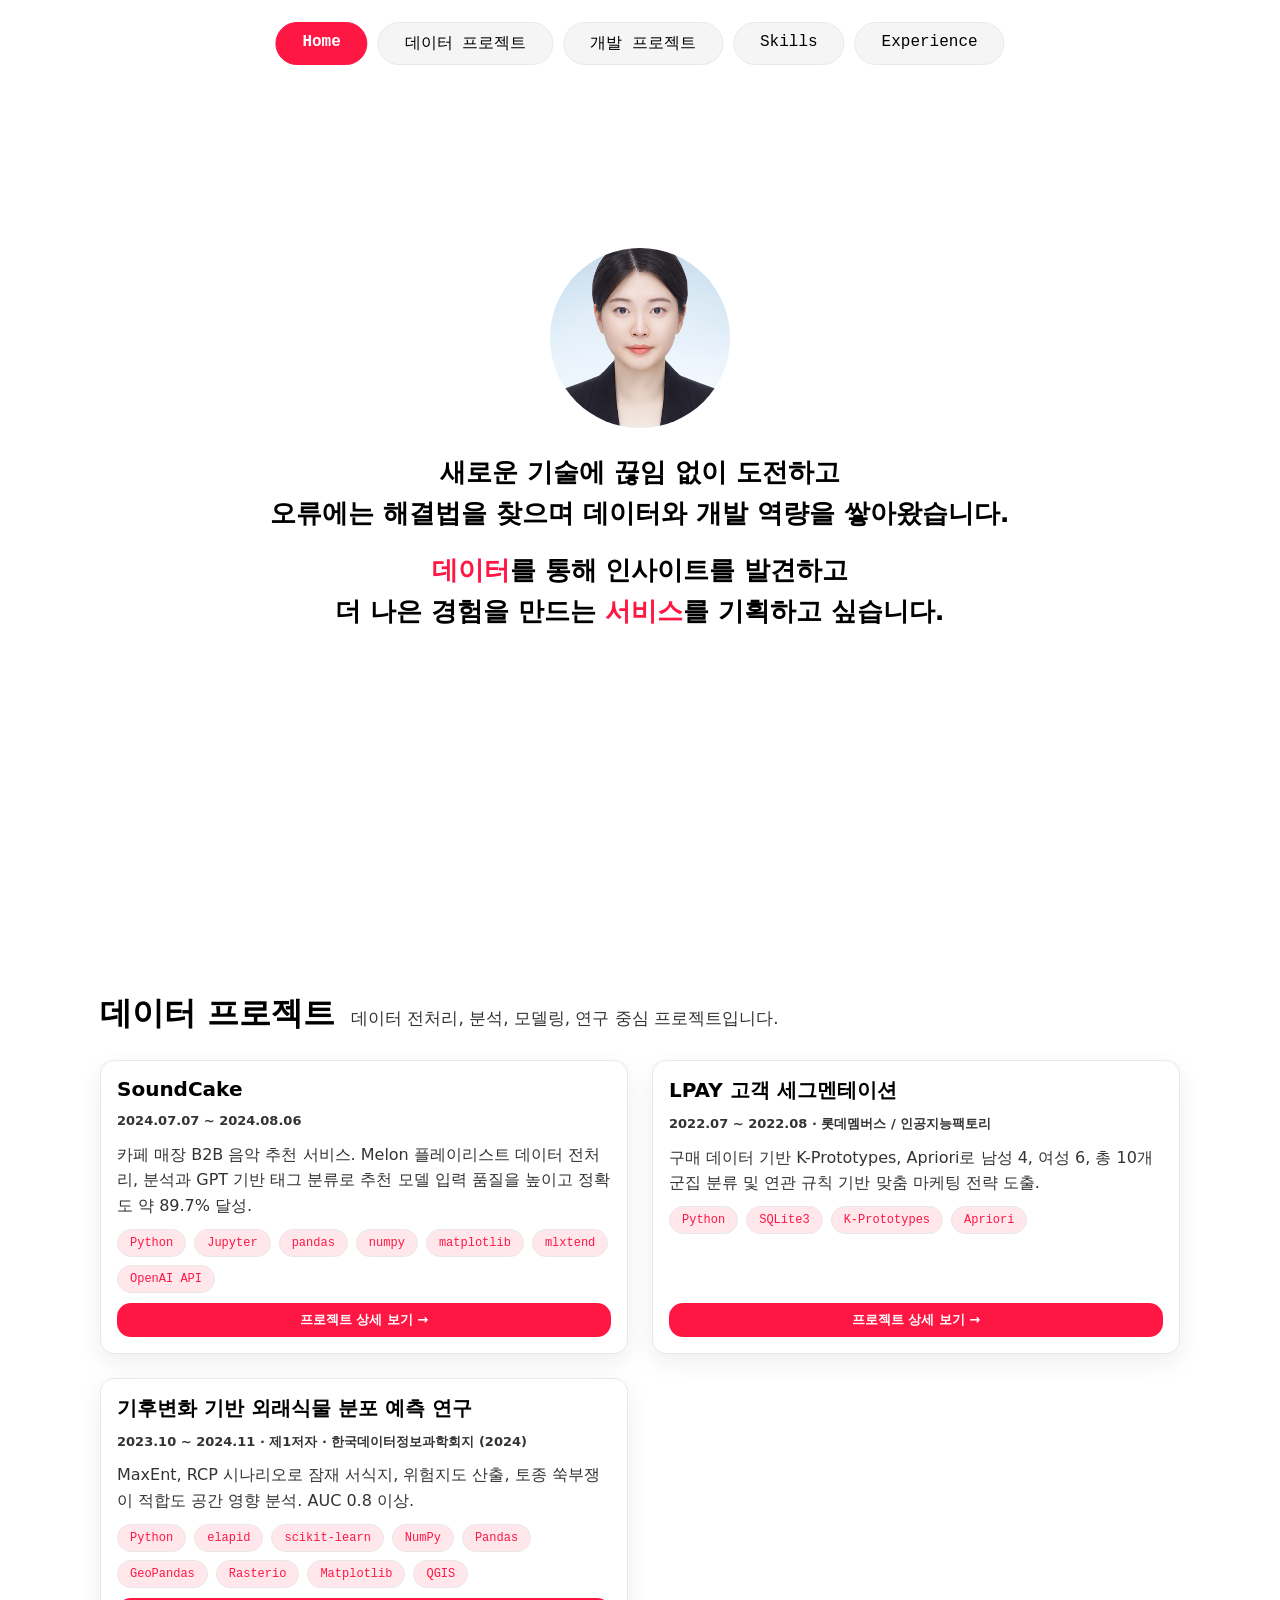
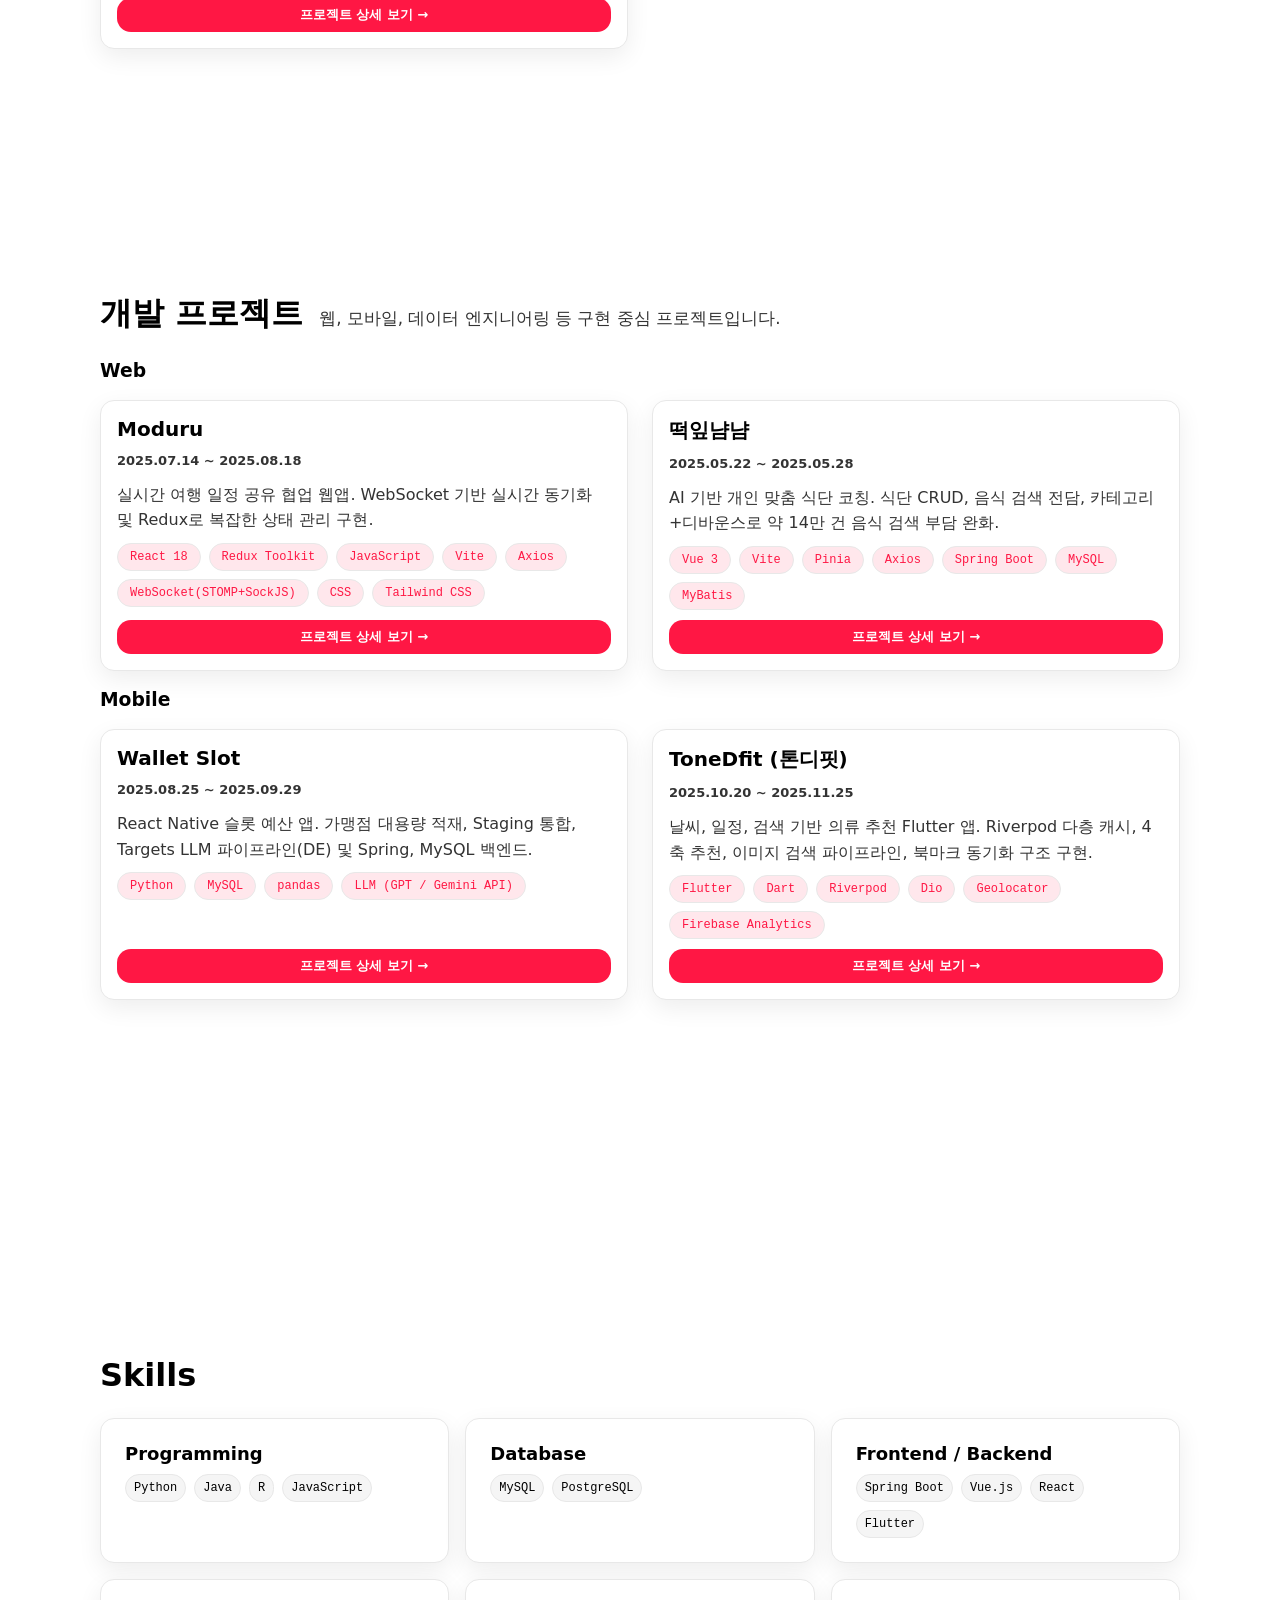
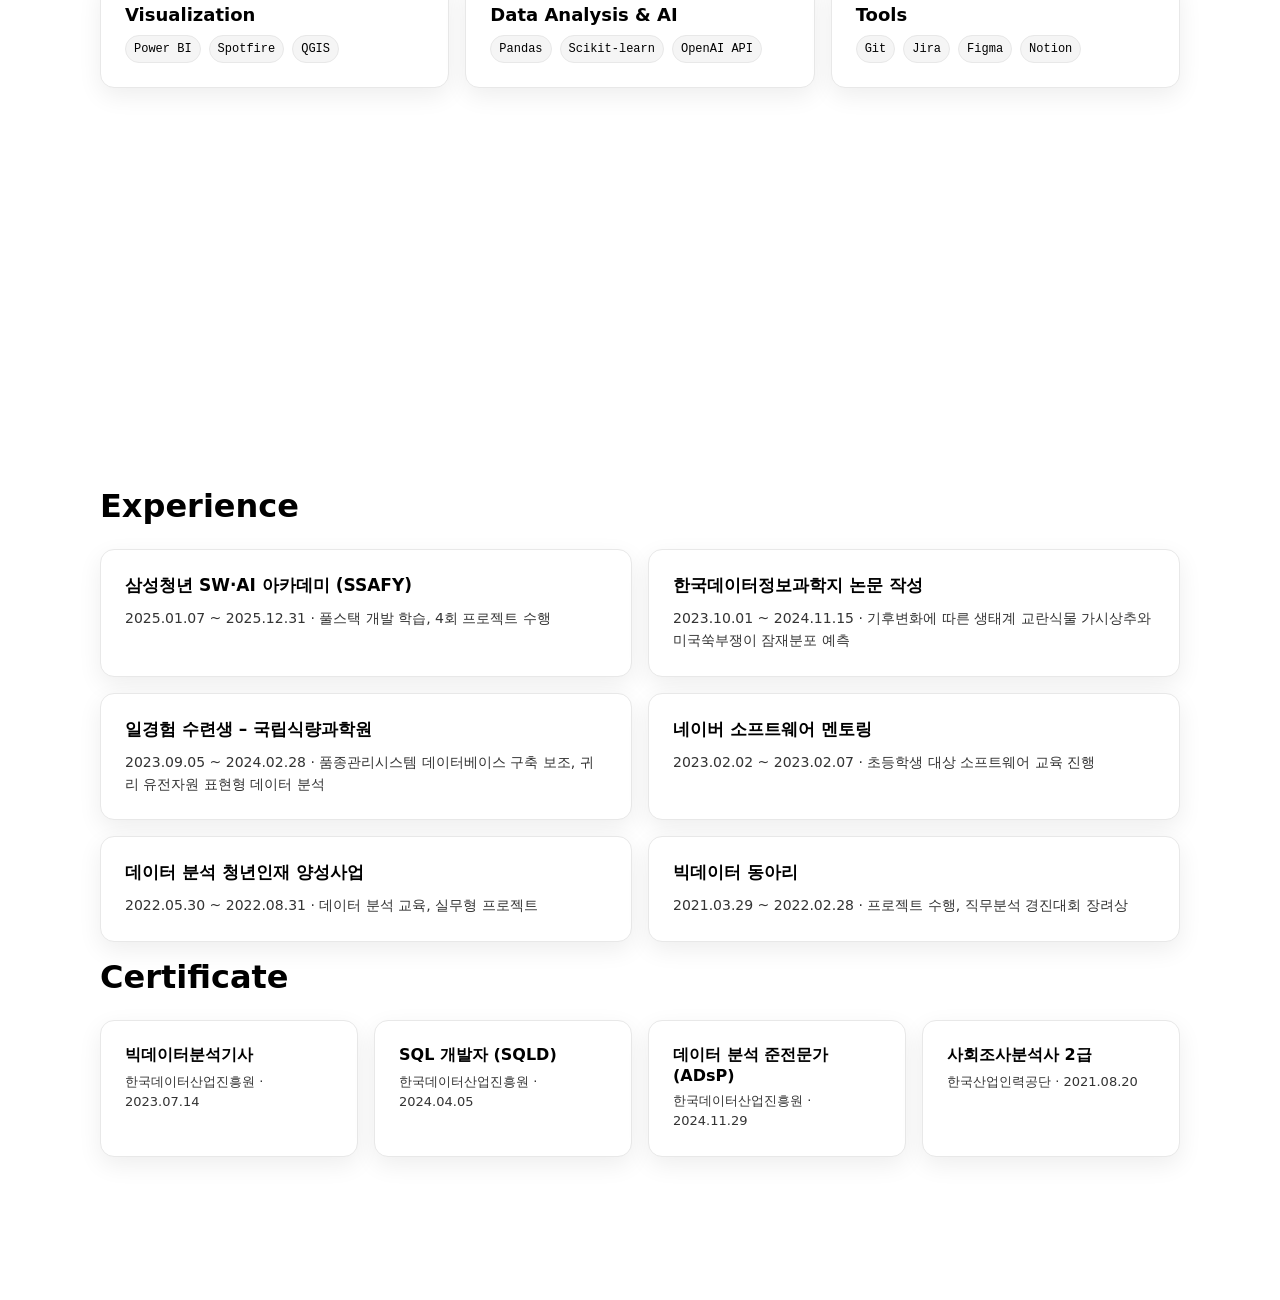
==== commit 19db0c84: "deploy: AnNion0/portfolio@ce3fa0cc9e751299ecc799b94c8f9270a62cc0d6" ====
--- a/index.html
+++ b/index.html
@@ -10,40 +10,28 @@
 
   <!-- 네비게이션 -->
   <nav class="hash-nav projects-site-nav" aria-label="사이트 네비게이션">
-    <a href="#projects">프로젝트</a>
+    <a href="#home">Home</a>
     <a href="#data-projects">데이터 프로젝트</a>
     <a href="#dev-projects">개발 프로젝트</a>
     <a href="#skills">Skills</a>
     <a href="#experience">Experience</a>
   </nav>
 
-  <!-- 인트로 -->
-  <section id="intro" class="panel intro-panel">
-    <div class="container">
-      <p class="intro-lead">
-        데이터를 통해 인사이트를 발견하고<br />
-        더 나은 경험을 만드는 서비스를 개발하고 싶습니다.
-      </p>
-    </div>
-  </section>
-
-  <!-- 프로젝트 허브 -->
-  <section id="projects" class="panel projects">
-    <div class="container">
-      <h2 class="section-title">프로젝트</h2>
-      <div class="projects-hub-grid">
-        <a class="projects-hub-card" href="#data-projects">
-          <span class="projects-hub-card-label">데이터 프로젝트</span>
-          <span class="projects-hub-card-title">분석, 연구</span>
-          <span class="projects-hub-card-desc">SoundCake, LPAY 세그멘테이션, 외래식물 분포 연구 등</span>
-          <span class="projects-hub-card-cta">목록 보기 →</span>
-        </a>
-        <a class="projects-hub-card" href="#dev-projects">
-          <span class="projects-hub-card-label">Dev</span>
-          <span class="projects-hub-card-title">개발 프로젝트</span>
-          <span class="projects-hub-card-desc">Moduru, 떡잎냠냠(Web), Wallet Slot, ToneDfit(Mobile) 등</span>
-          <span class="projects-hub-card-cta">목록 보기 →</span>
-        </a>
+  <!-- Home -->
+  <section id="home" class="panel intro-panel">
+    <div class="container">
+      <div class="intro-content">
+        <img src="image/%EC%82%AC%EC%A7%84.jpg" alt="안희은 프로필 사진" class="intro-photo" />
+        <div class="intro-text">
+          <p class="intro-lead">
+            새로운 기술에 끊임 없이 도전하고<br />
+            오류에는 해결법을 찾으며 데이터와 개발 역량을 쌓아왔습니다.
+          </p>
+          <p class="intro-lead">
+            <strong class="intro-accent">데이터</strong>를 통해 인사이트를 발견하고<br />
+            더 나은 경험을 만드는 <strong class="intro-accent">서비스</strong>를 기획하고 싶습니다.
+          </p>
+        </div>
       </div>
     </div>
   </section>
@@ -51,8 +39,10 @@
   <!-- 데이터 프로젝트 -->
   <section id="data-projects" class="panel projects">
     <div class="container">
-      <h2 class="section-title">데이터 프로젝트</h2>
-      <p class="projects-hub-lead">데이터 전처리, 분석, 모델링, 연구 중심 프로젝트입니다.</p>
+      <div class="section-header-row">
+        <h2 class="section-title">데이터 프로젝트</h2>
+        <p class="projects-hub-lead">데이터 전처리, 분석, 모델링, 연구 중심 프로젝트입니다.</p>
+      </div>
       <div class="project-group">
         <div class="proj-grid data-proj-grid">
           <article class="proj">
@@ -107,8 +97,10 @@
   <!-- 개발 프로젝트 -->
   <section id="dev-projects" class="panel projects">
     <div class="container">
-      <h2 class="section-title">개발 프로젝트</h2>
-      <p class="projects-hub-lead">웹, 모바일, 데이터 엔지니어링 등 구현 중심 프로젝트입니다.</p>
+      <div class="section-header-row">
+        <h2 class="section-title">개발 프로젝트</h2>
+        <p class="projects-hub-lead">웹, 모바일, 데이터 엔지니어링 등 구현 중심 프로젝트입니다.</p>
+      </div>
       <div class="project-group">
         <h3 class="group-title">Web</h3>
         <div class="proj-grid">
--- a/style.css
+++ b/style.css
@@ -54,12 +54,34 @@
 .intro-panel {
   background: var(--bg);
 }
+.intro-content {
+  display: flex;
+  flex-direction: column;
+  align-items: center;
+  gap: var(--space-4);
+  text-align: center;
+}
+.intro-photo {
+  width: 180px;
+  height: 180px;
+  border-radius: 50%;
+  object-fit: cover;
+  box-shadow: var(--shadow-2);
+}
+.intro-text {
+  display: flex;
+  flex-direction: column;
+  gap: var(--space-3);
+}
 .intro-lead {
-  font-size: clamp(1.4rem, 3vw, 2.2rem);
+  font-size: clamp(1.1rem, 2.2vw, 1.6rem);
   font-weight: 700;
   line-height: 1.6;
   color: var(--text);
-  text-align: center;
+  margin: 0;
+}
+.intro-accent {
+  color: var(--primary);
 }
 .container {
   width: min(1080px, 92vw);
@@ -437,10 +459,24 @@
 
 /* Projects */
 .projects { background: var(--bg); }
+.section-header-row {
+  display: flex;
+  align-items: baseline;
+  gap: var(--space-3);
+  margin-bottom: var(--space-4);
+}
+.section-header-row .section-title {
+  margin: 0;
+  flex-shrink: 0;
+}
+.section-header-row .projects-hub-lead {
+  margin: 0;
+}
 #dev-projects, #data-projects {
-  align-items: start;
+  align-content: start;
   overflow-y: auto;
-  padding-top: var(--space-4);
+  padding-top: calc(56px + var(--space-5));
+  padding-bottom: var(--space-5);
 }
 .proj-grid {
   display: grid;
@@ -820,6 +856,17 @@
 
 /* 반응형 - 모바일 */
 @media (max-width: 768px) {
+  .intro-photo {
+    width: 140px;
+    height: 140px;
+  }
+  .intro-photo {
+    width: 140px;
+    height: 140px;
+  }
+  .intro-lead {
+    font-size: clamp(1rem, 4vw, 1.2rem);
+  }
   .hash-nav {
     top: 12px;
     gap: 4px;
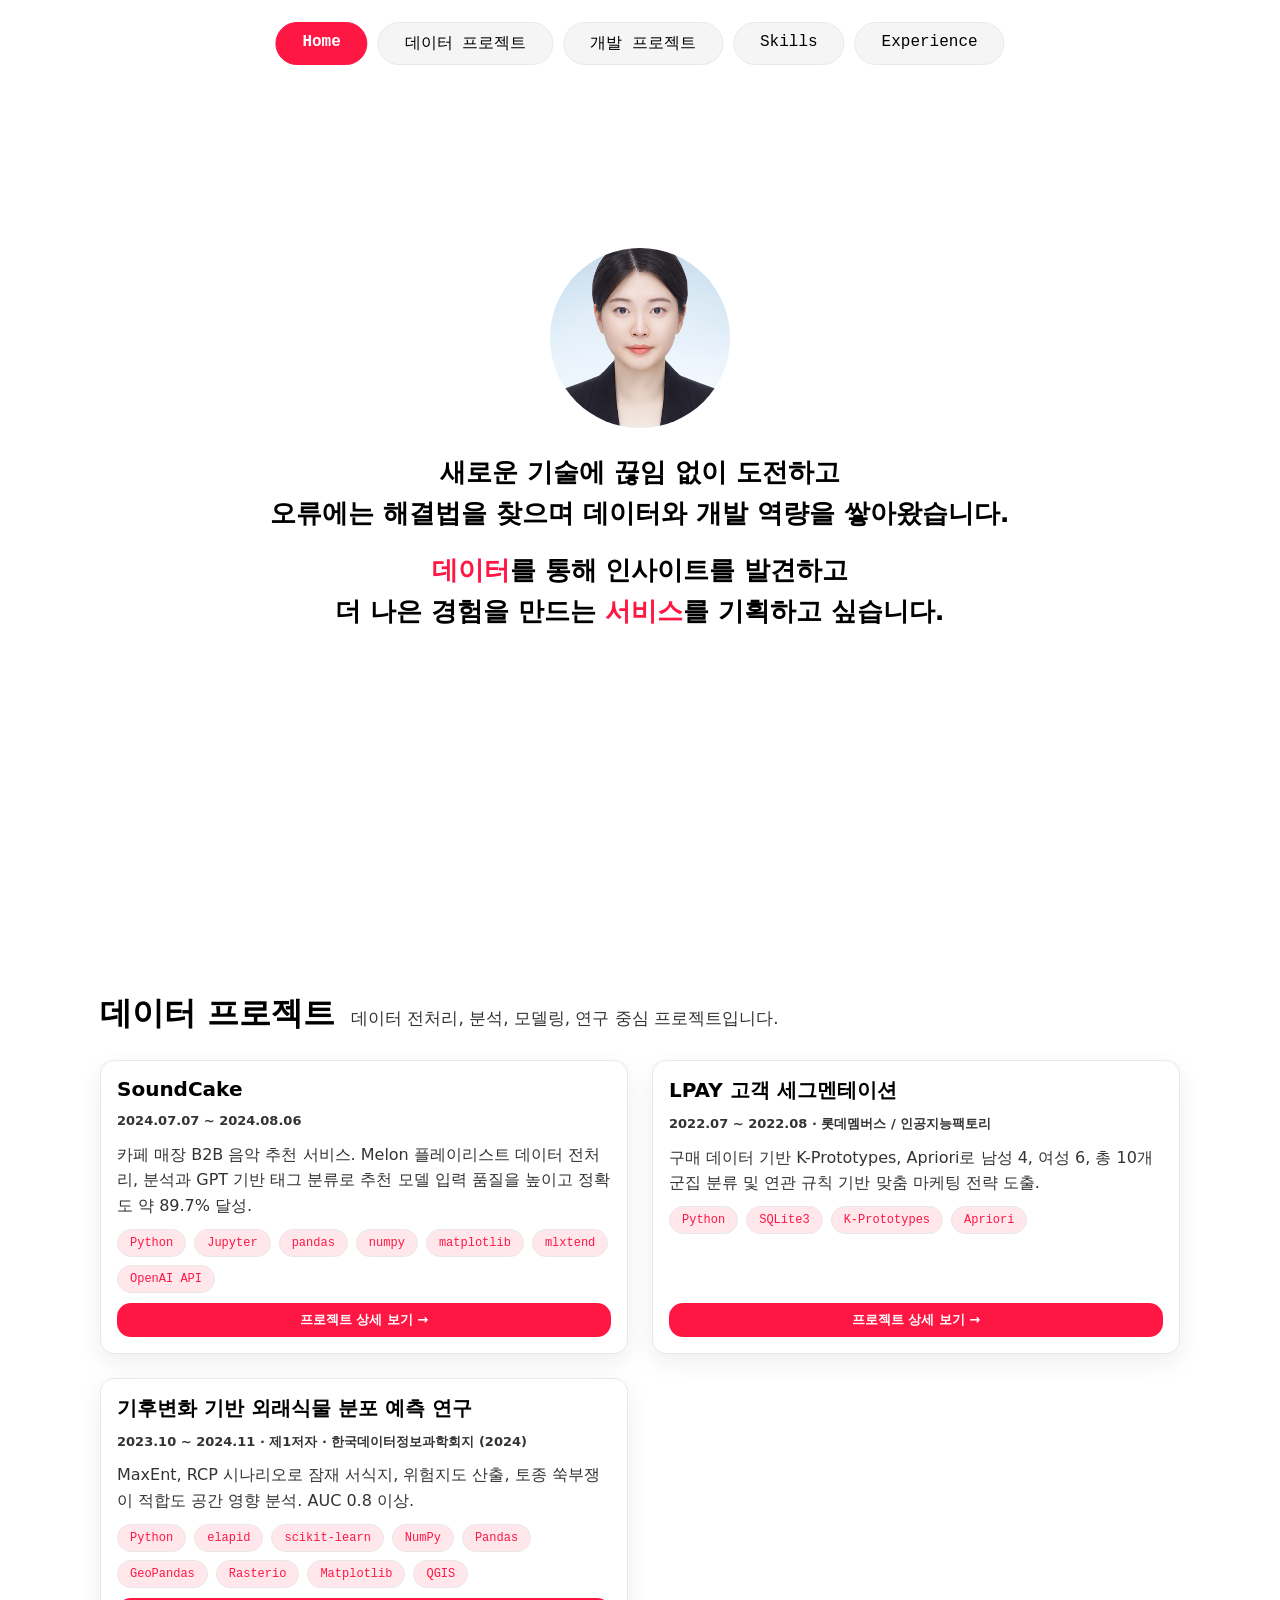
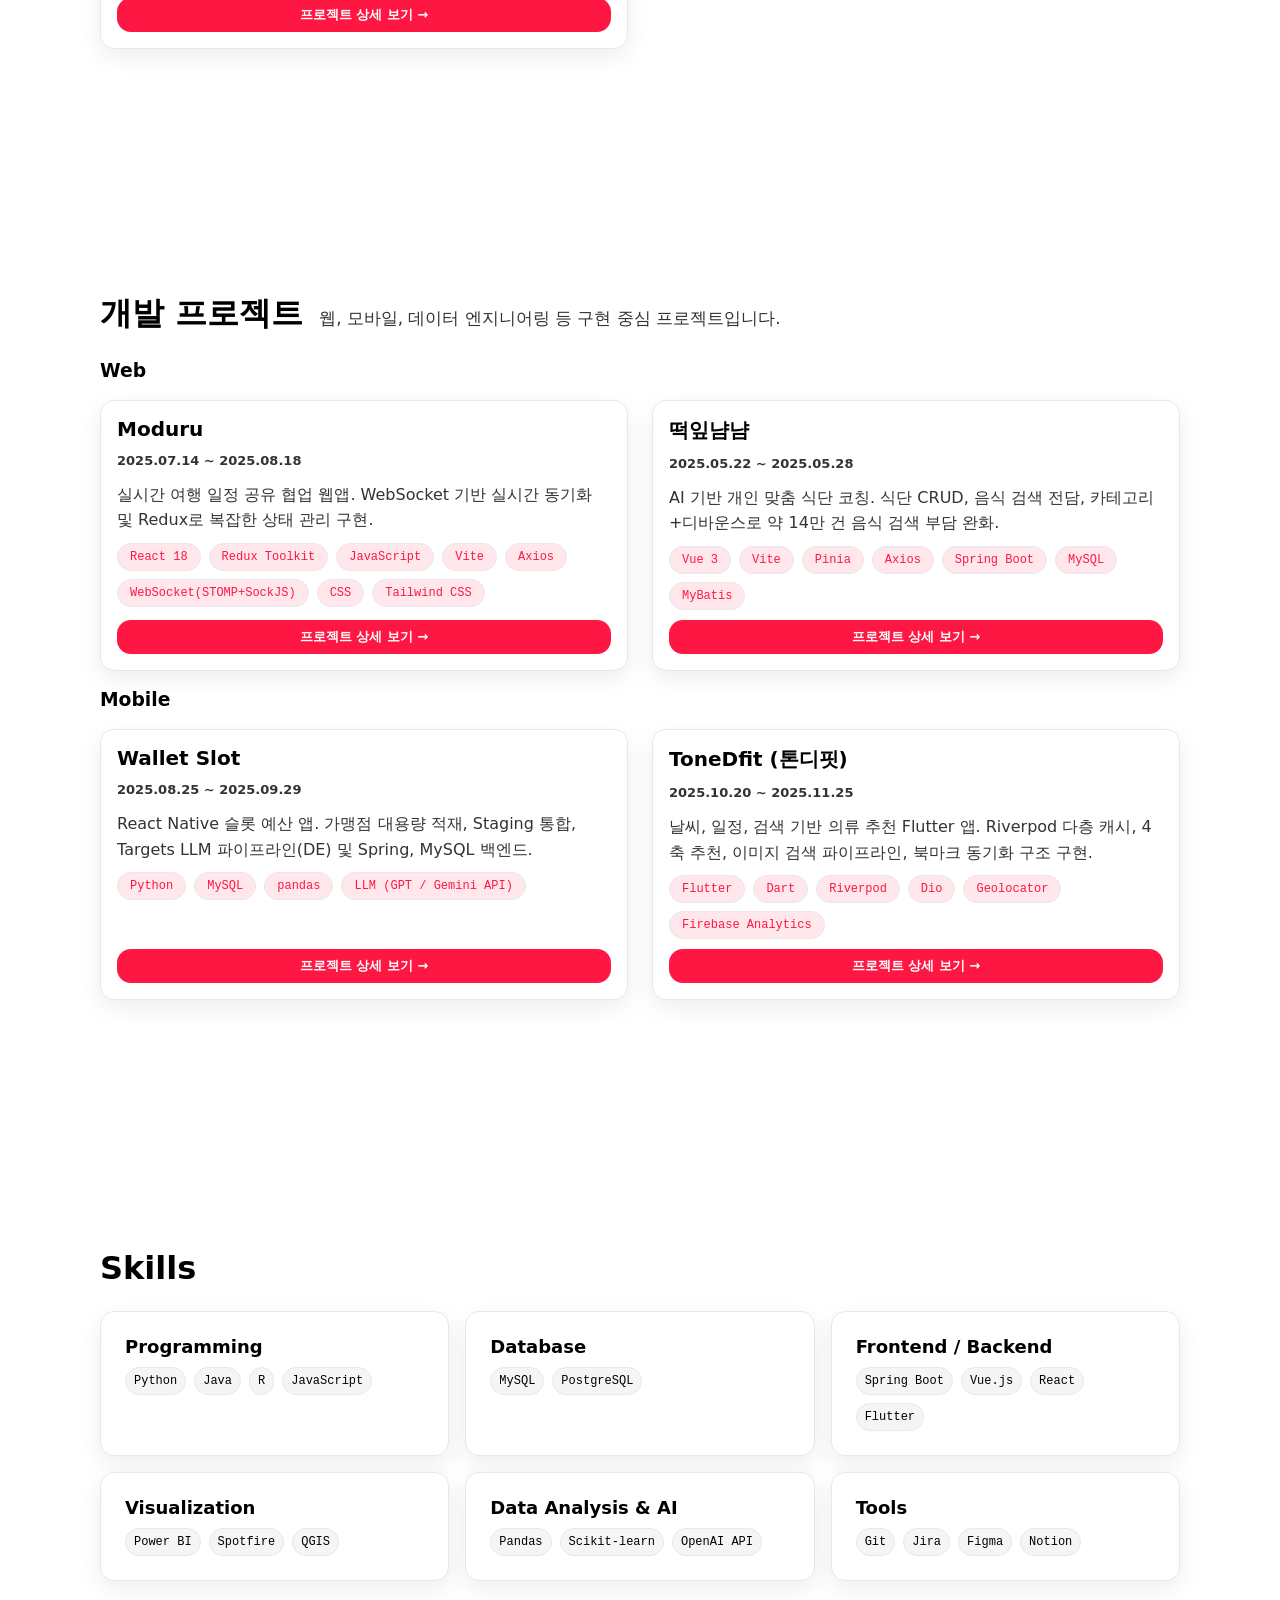
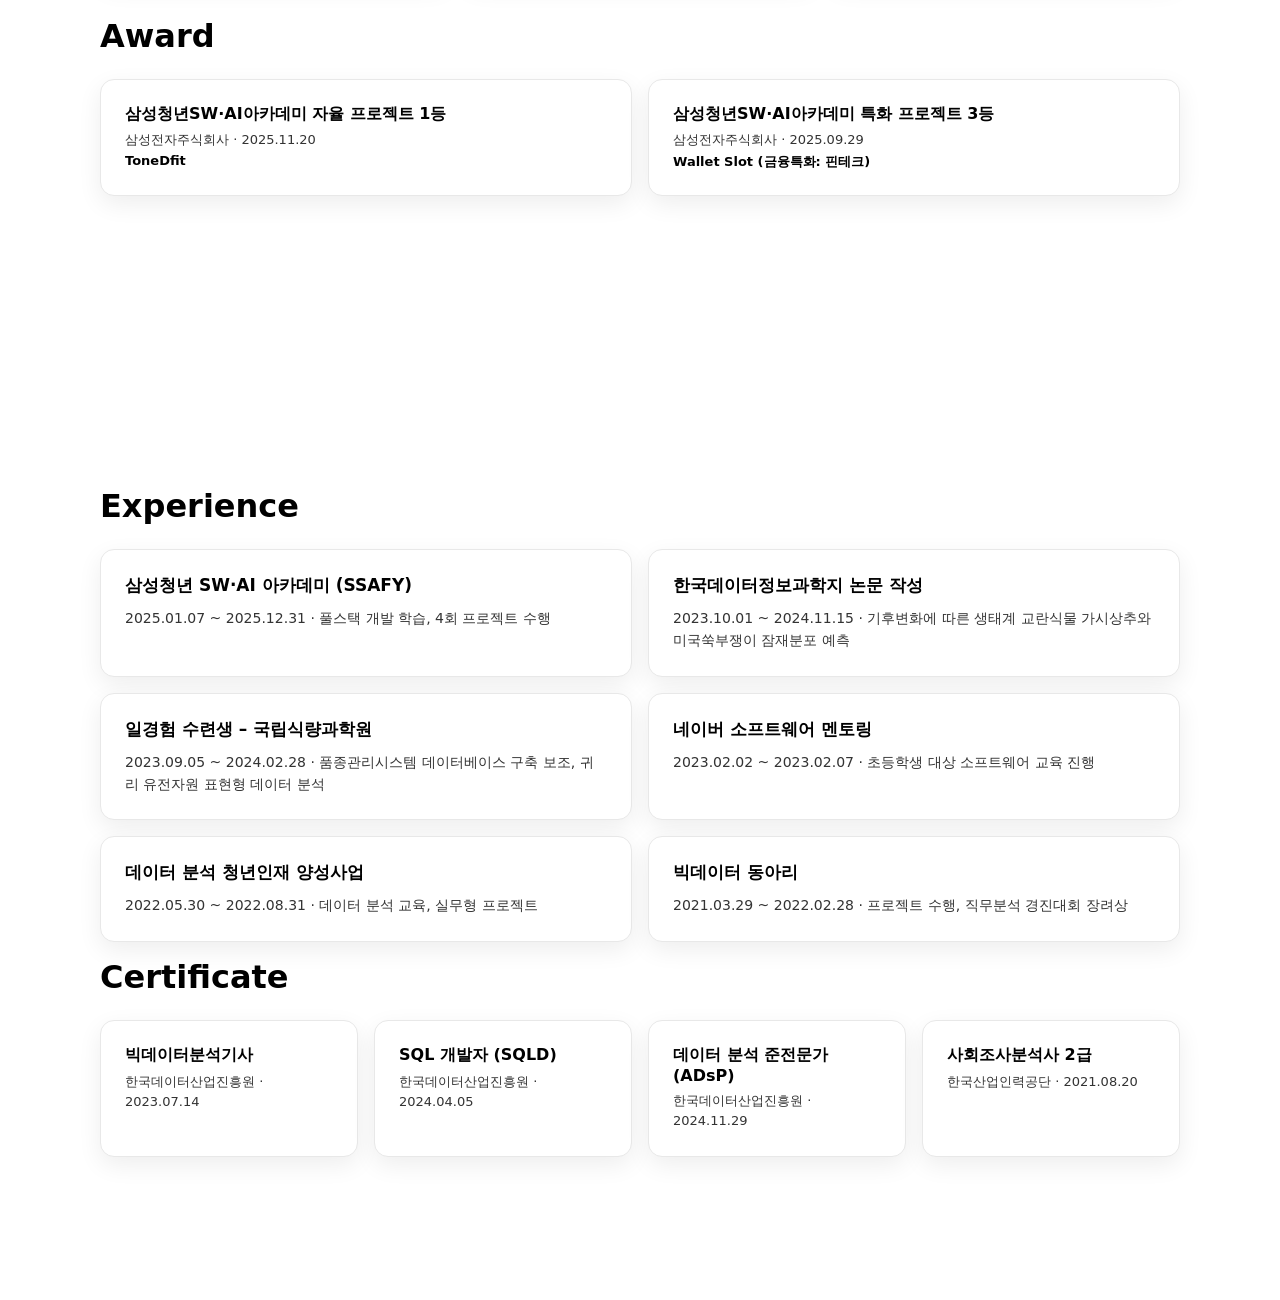
==== commit c0a65621: "deploy: AnNion0/portfolio@5fcd174ded63ee2fdc72d3f27ee58e07e20fd92a" ====
--- a/index.html
+++ b/index.html
@@ -227,6 +227,20 @@
           </div>
         </div>
       </div>
+
+      <h2 class="section-title" style="margin-top: var(--space-5);">Award</h2>
+      <div class="award-grid">
+        <div class="card award-card">
+          <h3>삼성청년SW·AI아카데미 자율 프로젝트 1등</h3>
+          <p>삼성전자주식회사 · 2025.11.20</p>
+          <p class="award-project">ToneDfit</p>
+        </div>
+        <div class="card award-card">
+          <h3>삼성청년SW·AI아카데미 특화 프로젝트 3등</h3>
+          <p>삼성전자주식회사 · 2025.09.29</p>
+          <p class="award-project">Wallet Slot (금융특화: 핀테크)</p>
+        </div>
+      </div>
     </div>
   </section>
 
--- a/style.css
+++ b/style.css
@@ -571,6 +571,30 @@
 @media (min-width: 1080px) {
   .cert-grid { grid-template-columns: repeat(4, 1fr); }
 }
+.award-grid {
+  display: grid;
+  gap: var(--space-3);
+  grid-template-columns: 1fr;
+}
+@media (min-width: 760px) {
+  .award-grid { grid-template-columns: repeat(2, 1fr); }
+}
+.award-card h3 {
+  margin: 0 0 var(--space-1);
+  font-size: 16px;
+  font-weight: 700;
+}
+.award-card p {
+  margin: 0;
+  color: var(--text-weak);
+  font-size: 13px;
+}
+.award-card .award-project {
+  margin-top: 4px;
+  color: var(--text);
+  font-weight: 600;
+}
+
 .cert-card h3 {
   margin: 0 0 var(--space-1);
   font-size: 16px;
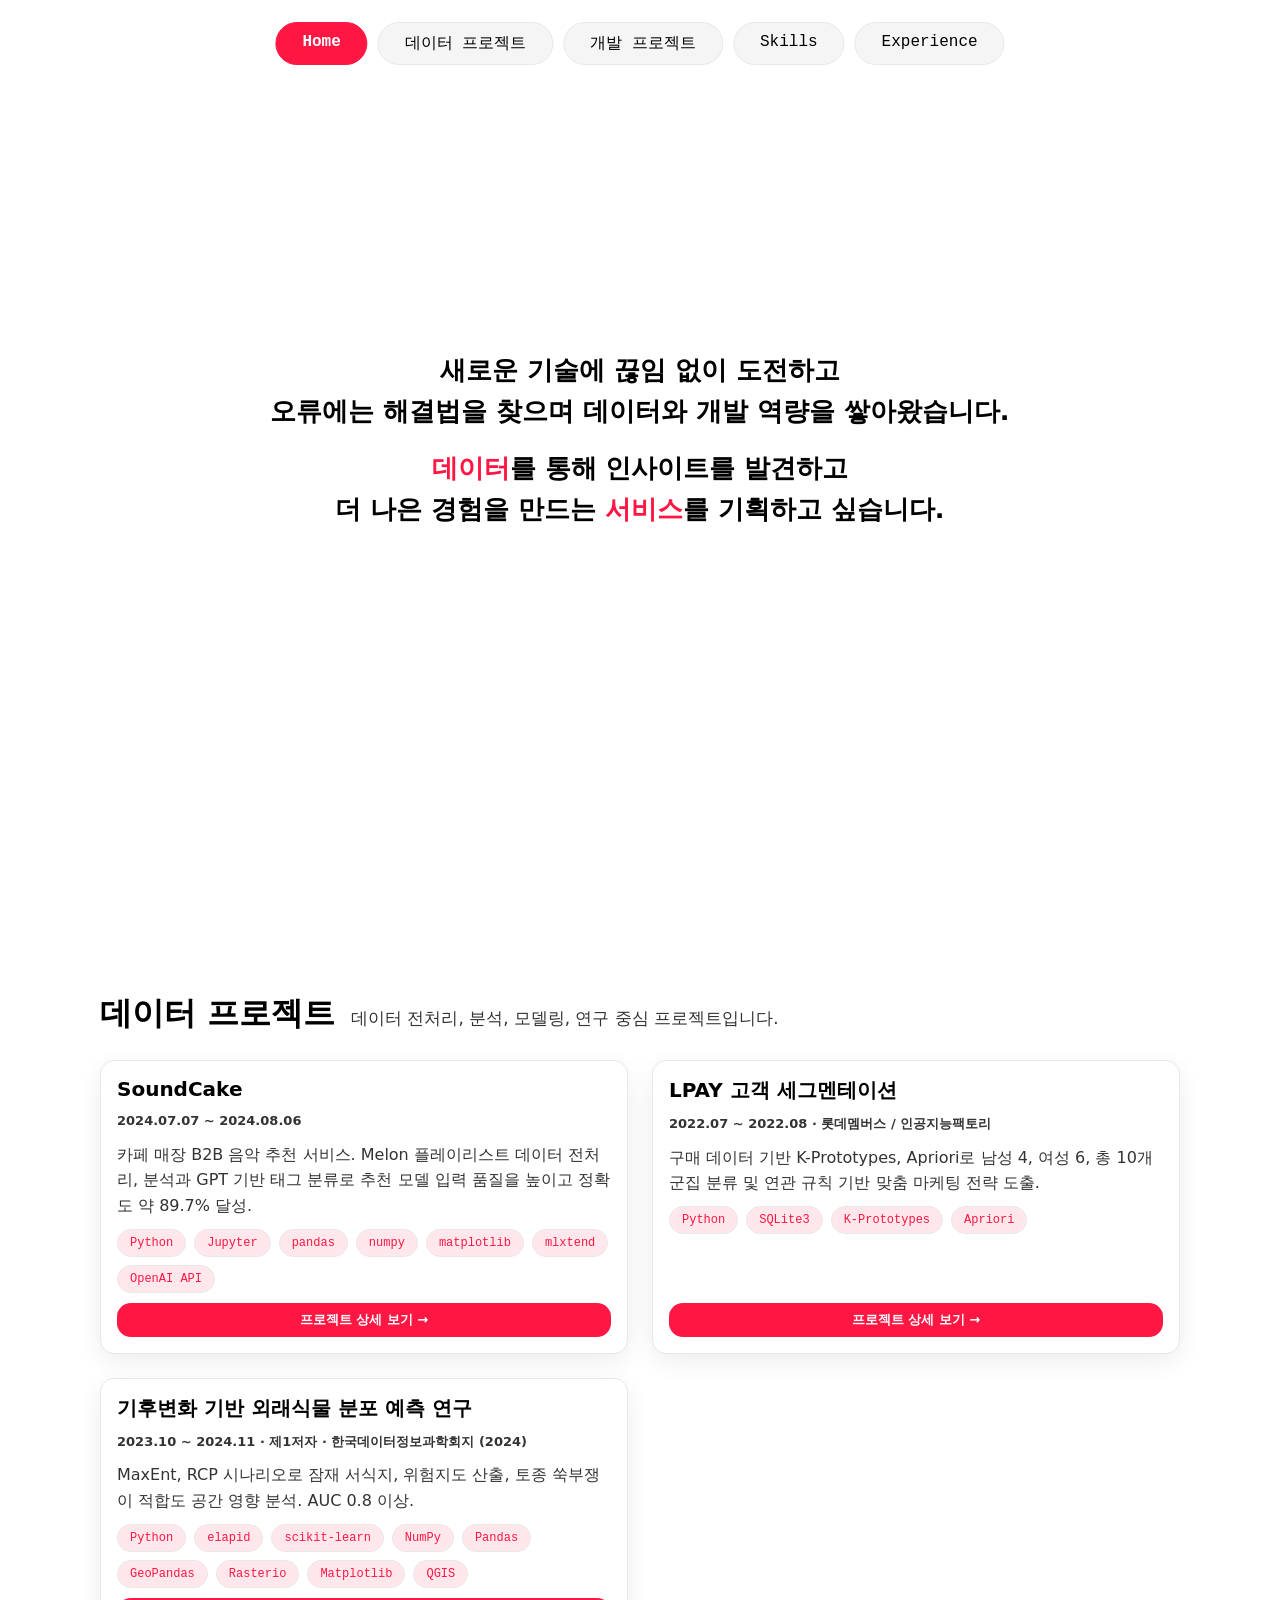
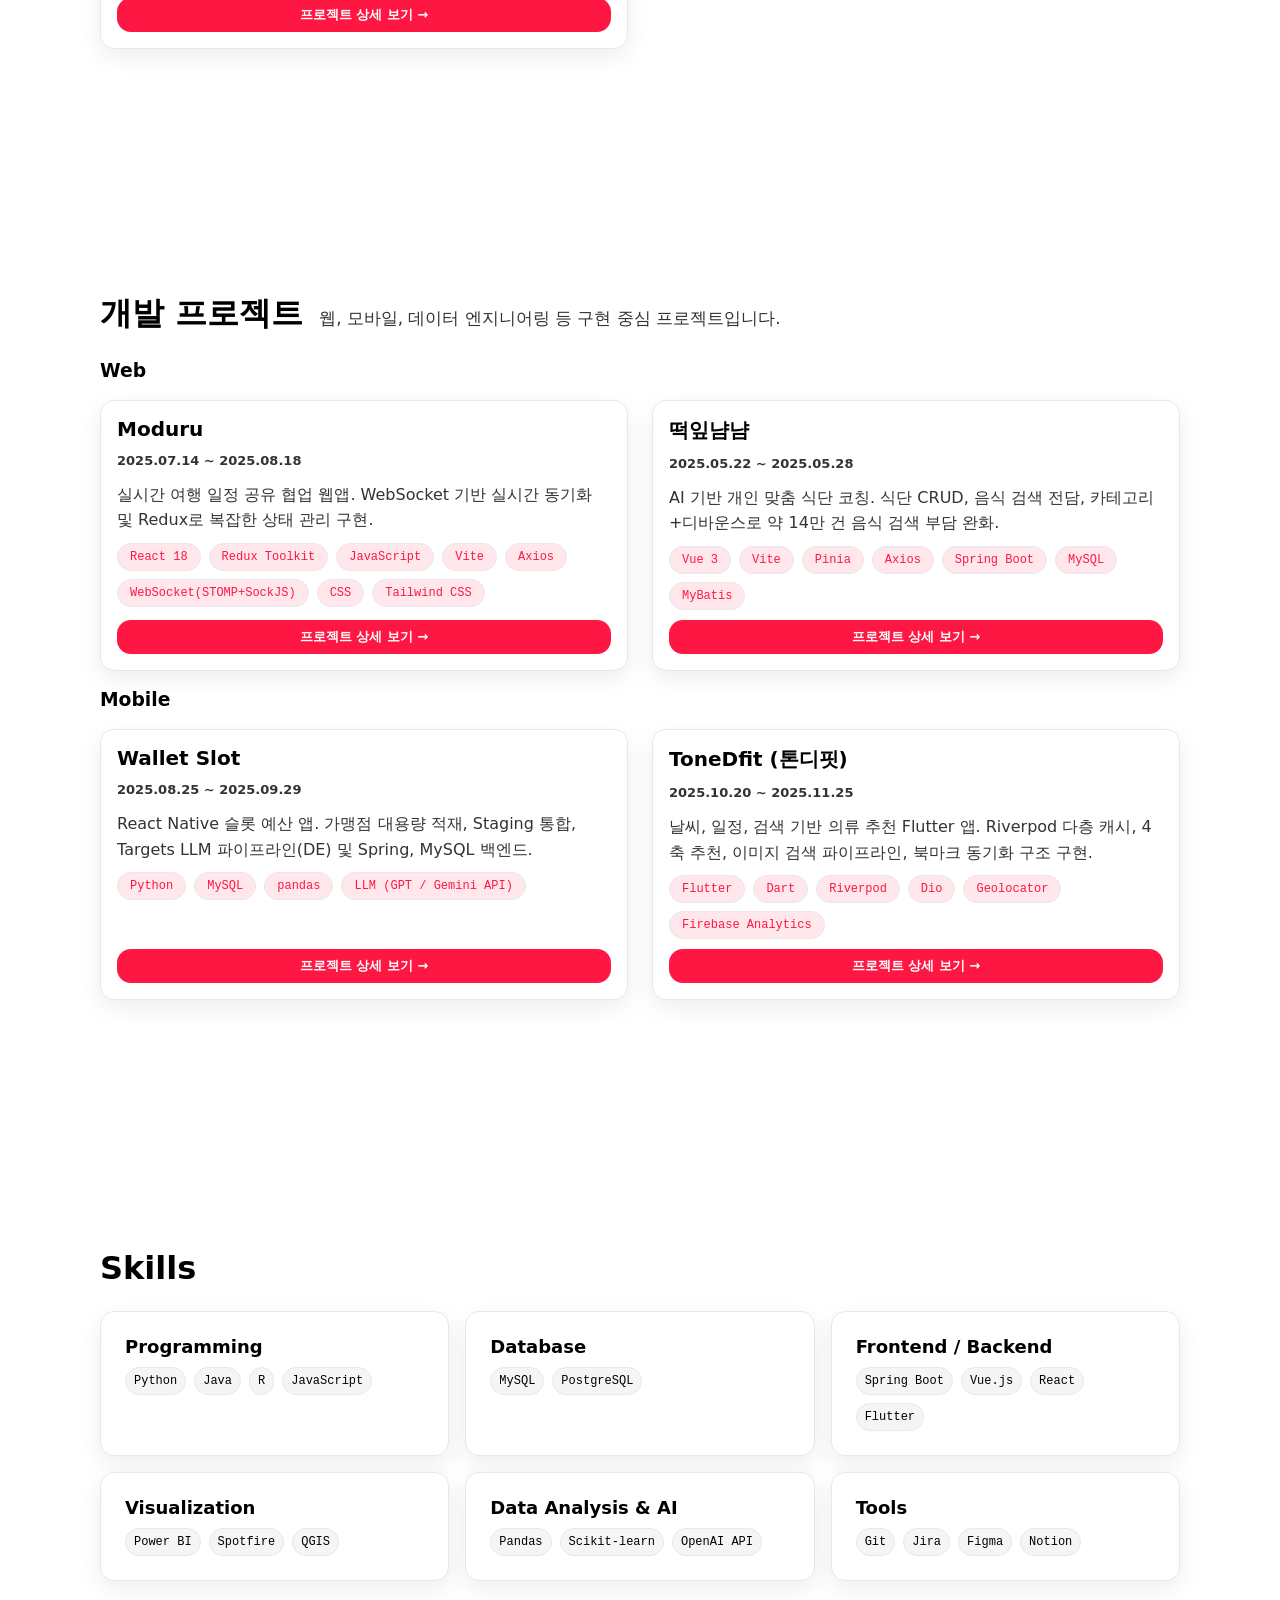
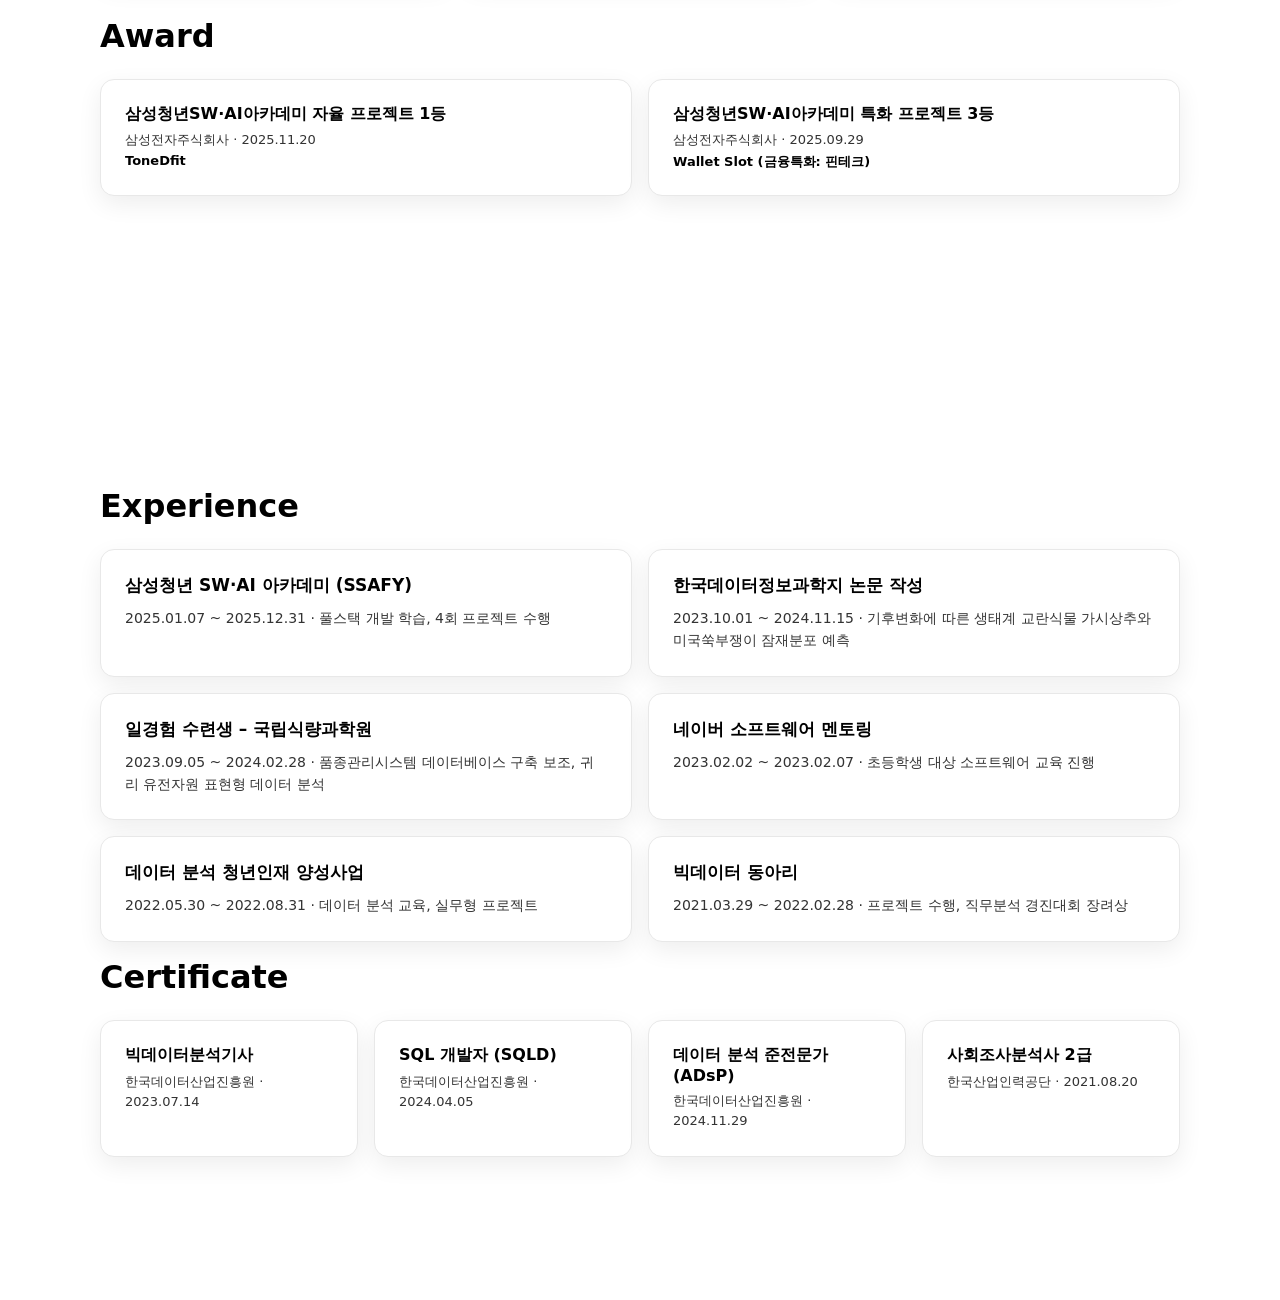
==== commit 76ddc26d: "deploy: AnNion0/portfolio@13e65ead420c4a40da03fe9abb867b958eb7019a" ====
--- a/index.html
+++ b/index.html
@@ -21,7 +21,6 @@
   <section id="home" class="panel intro-panel">
     <div class="container">
       <div class="intro-content">
-        <img src="image/%EC%82%AC%EC%A7%84.jpg" alt="안희은 프로필 사진" class="intro-photo" />
         <div class="intro-text">
           <p class="intro-lead">
             새로운 기술에 끊임 없이 도전하고<br />
